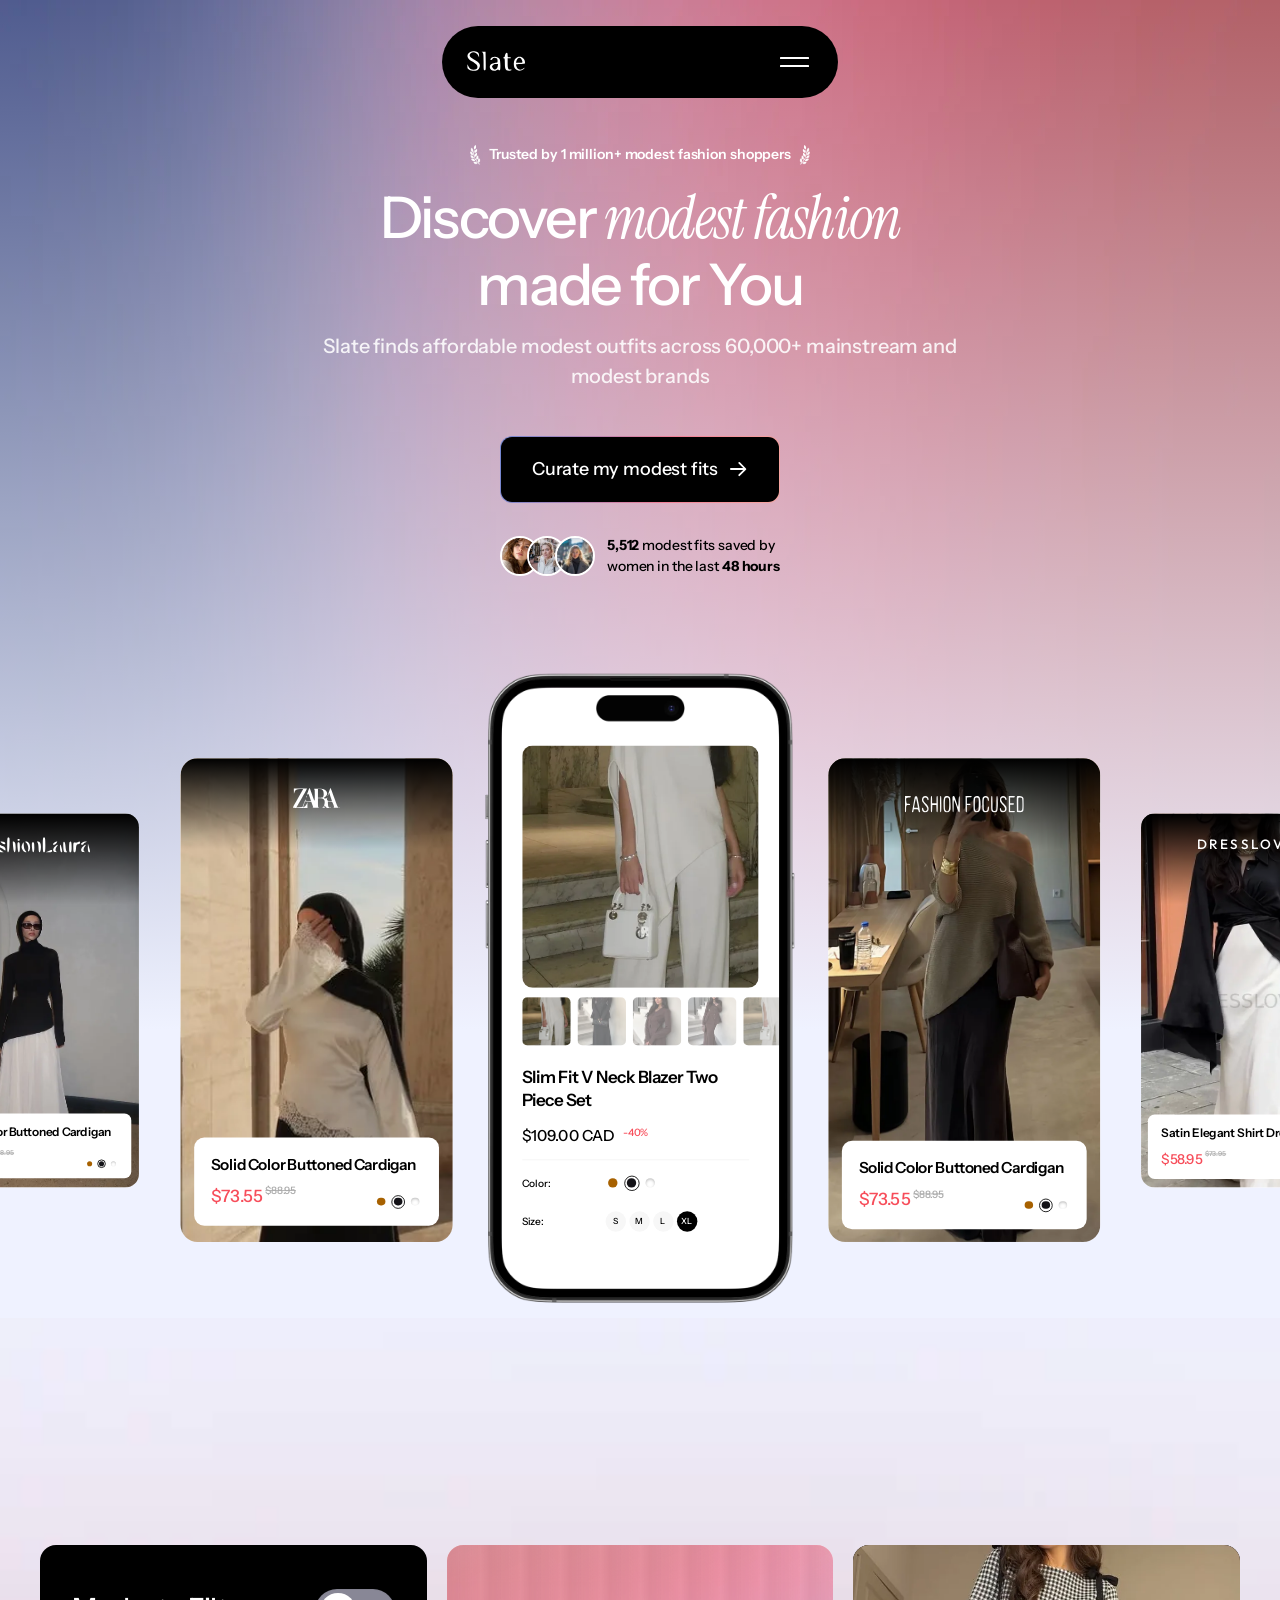
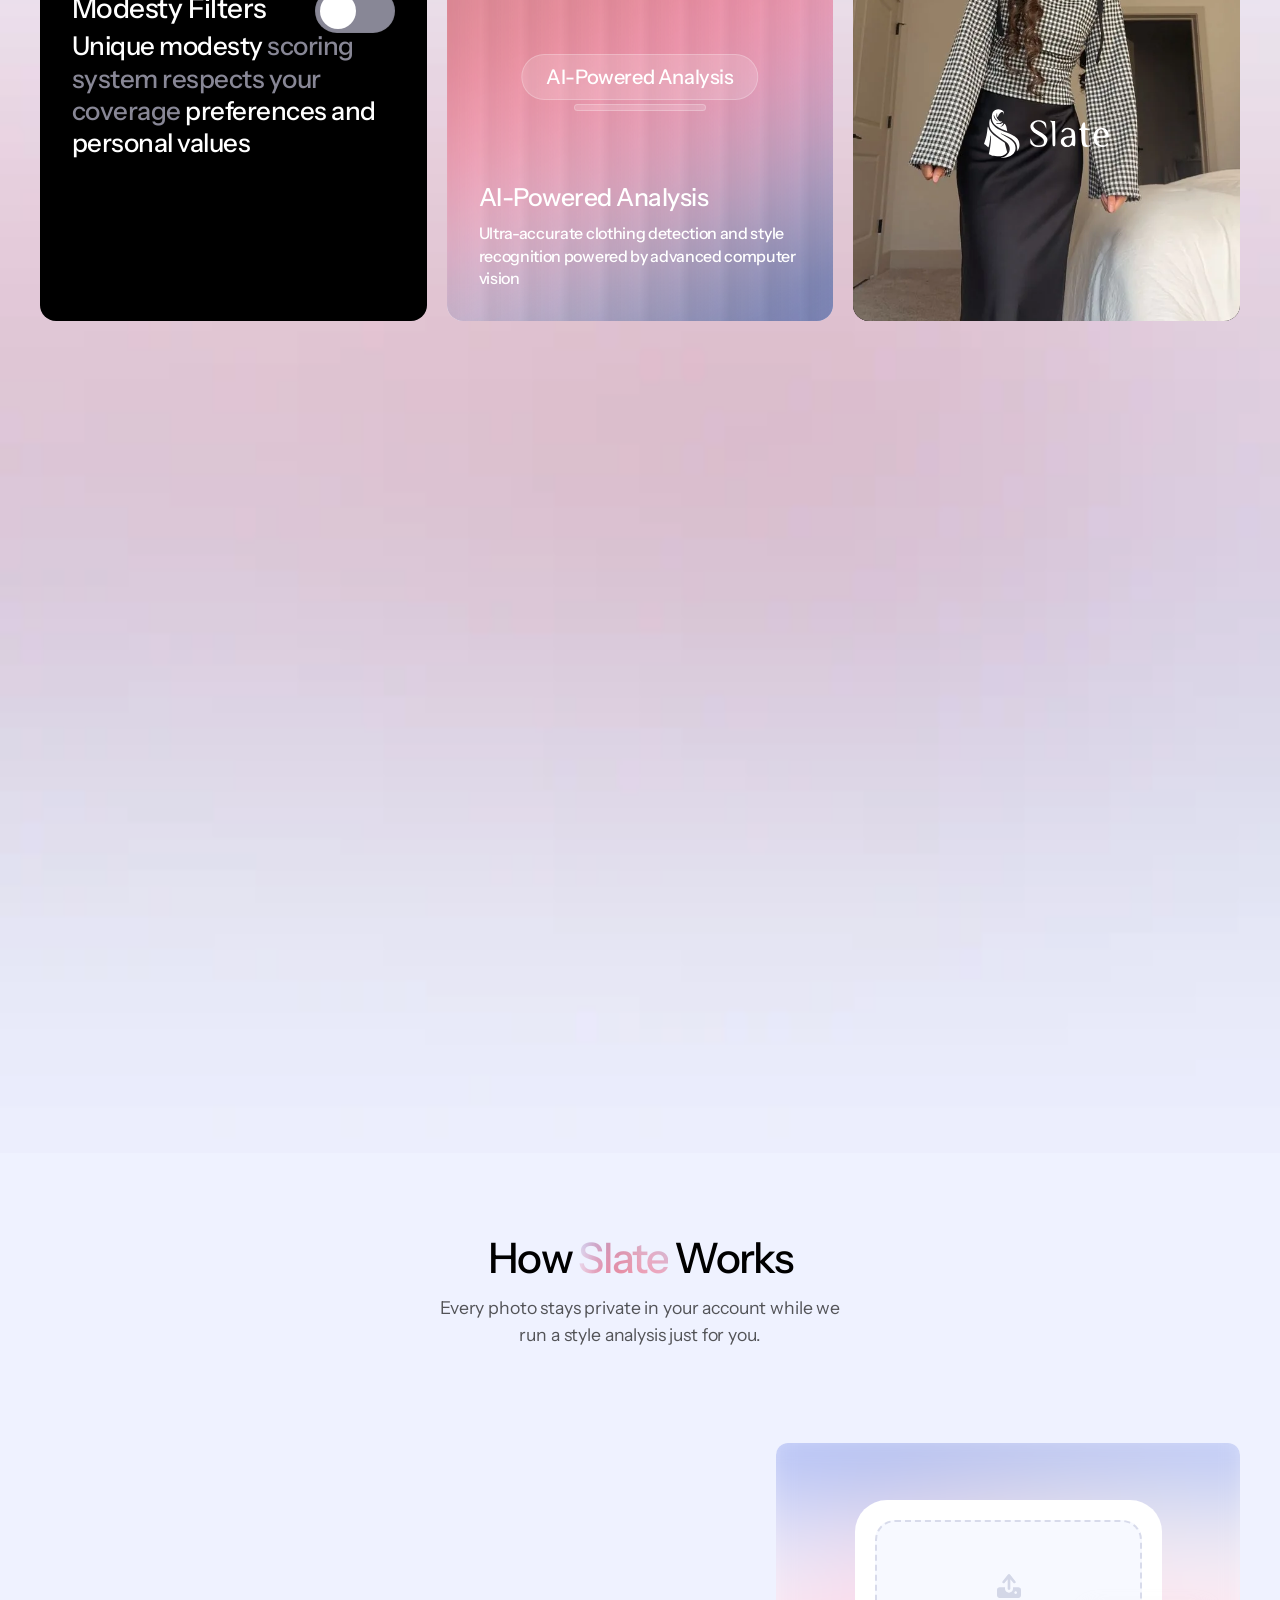
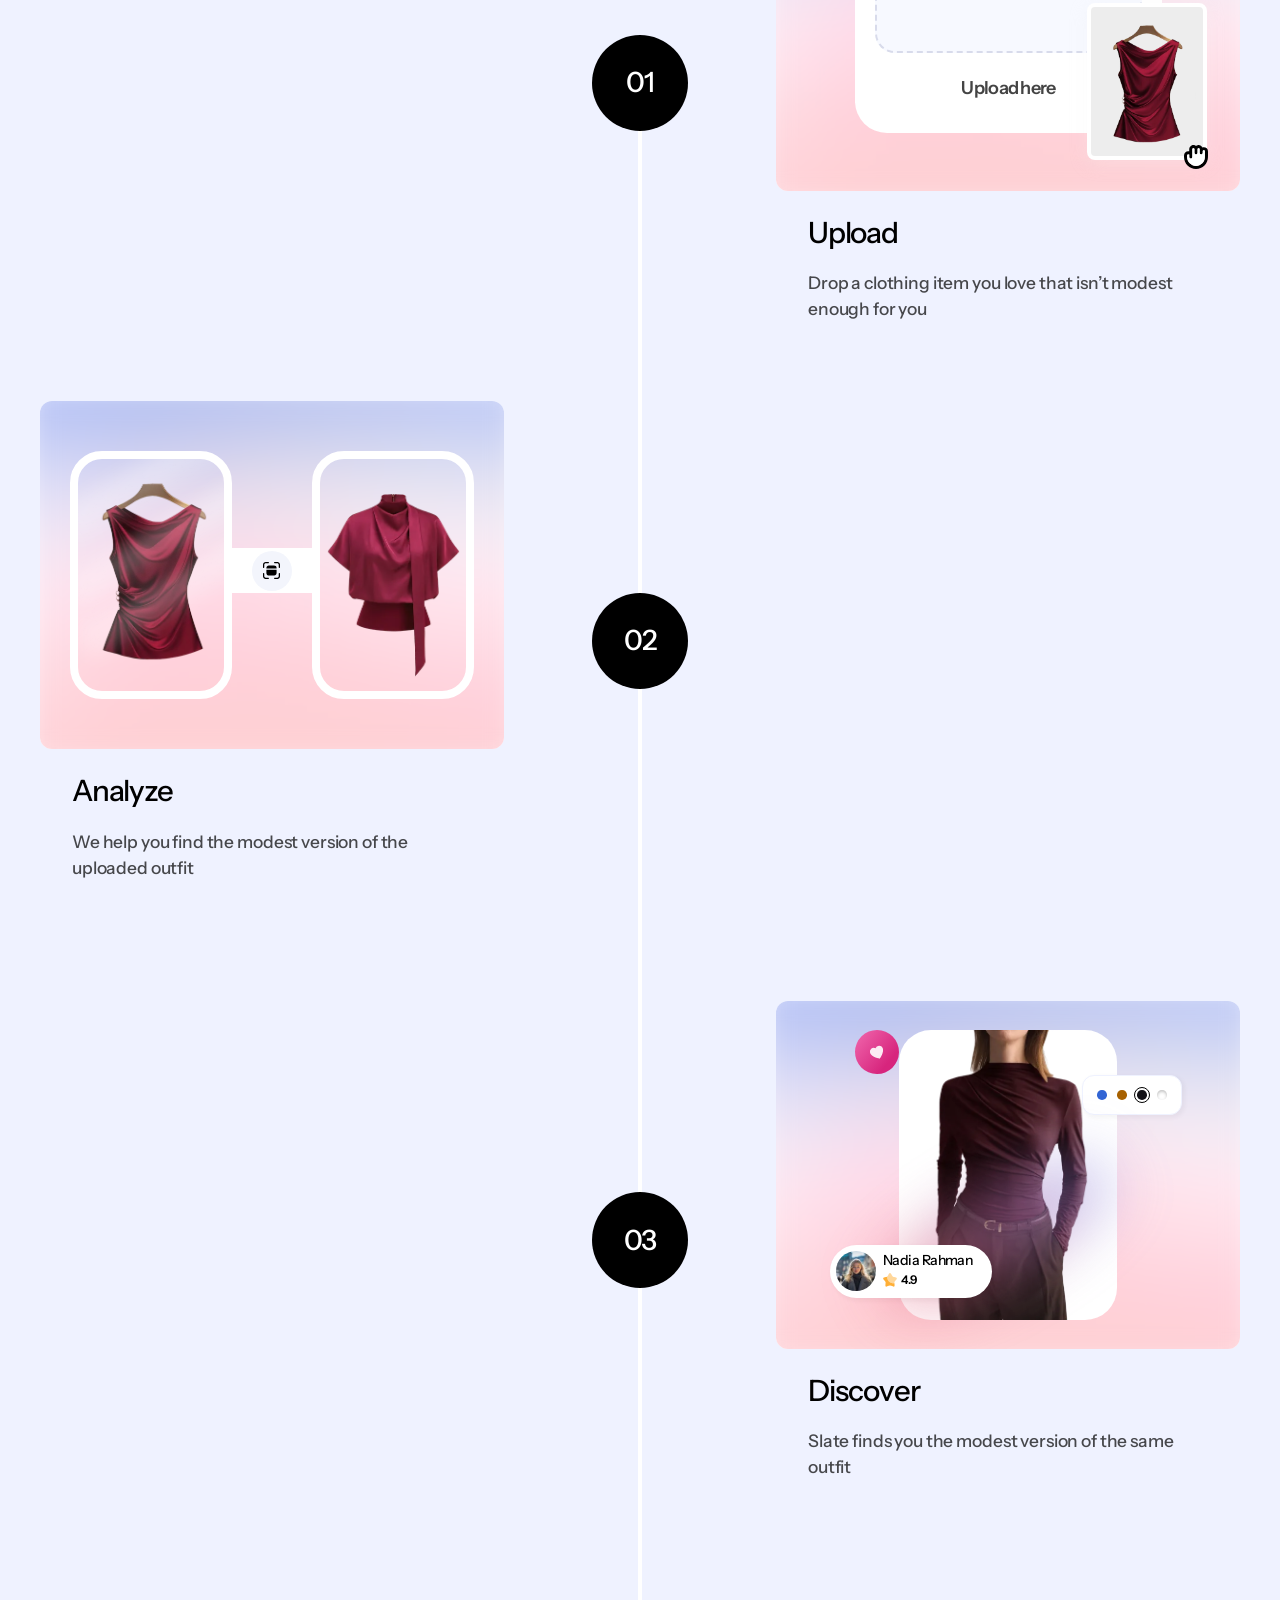
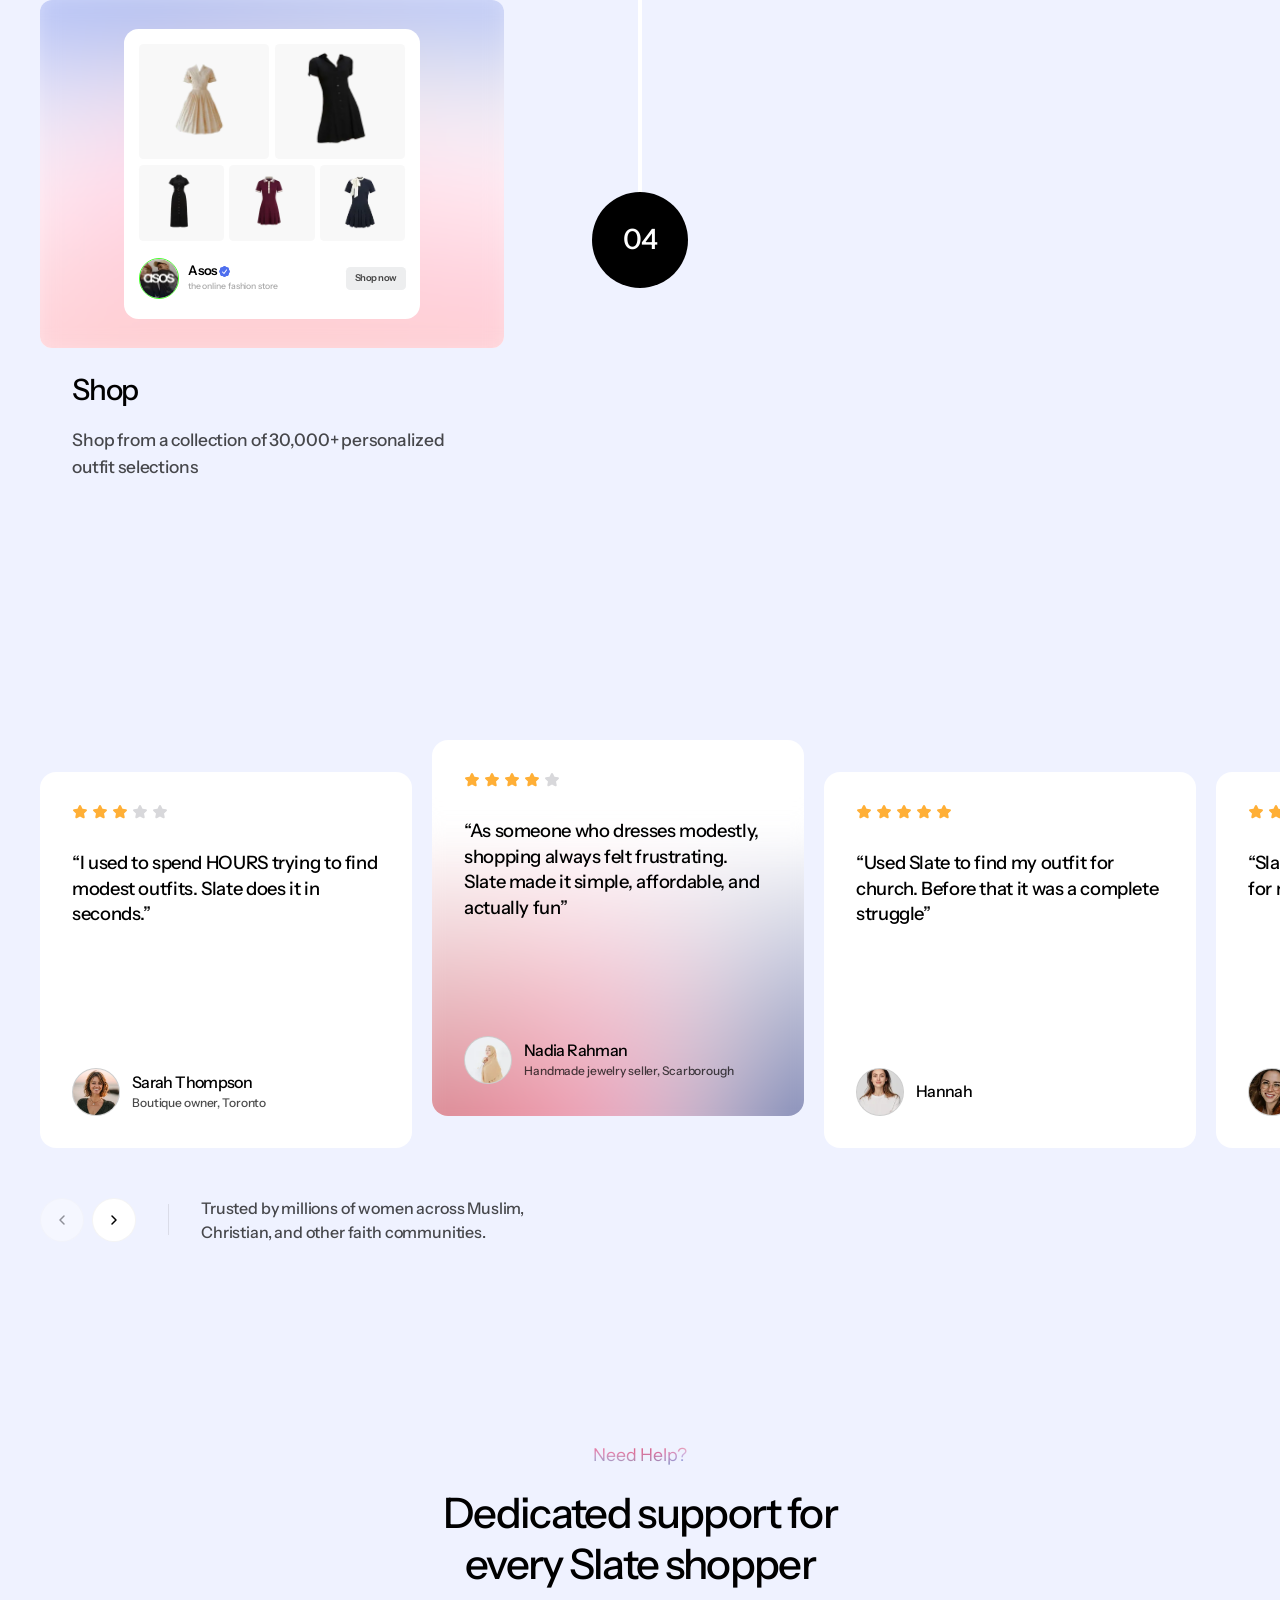
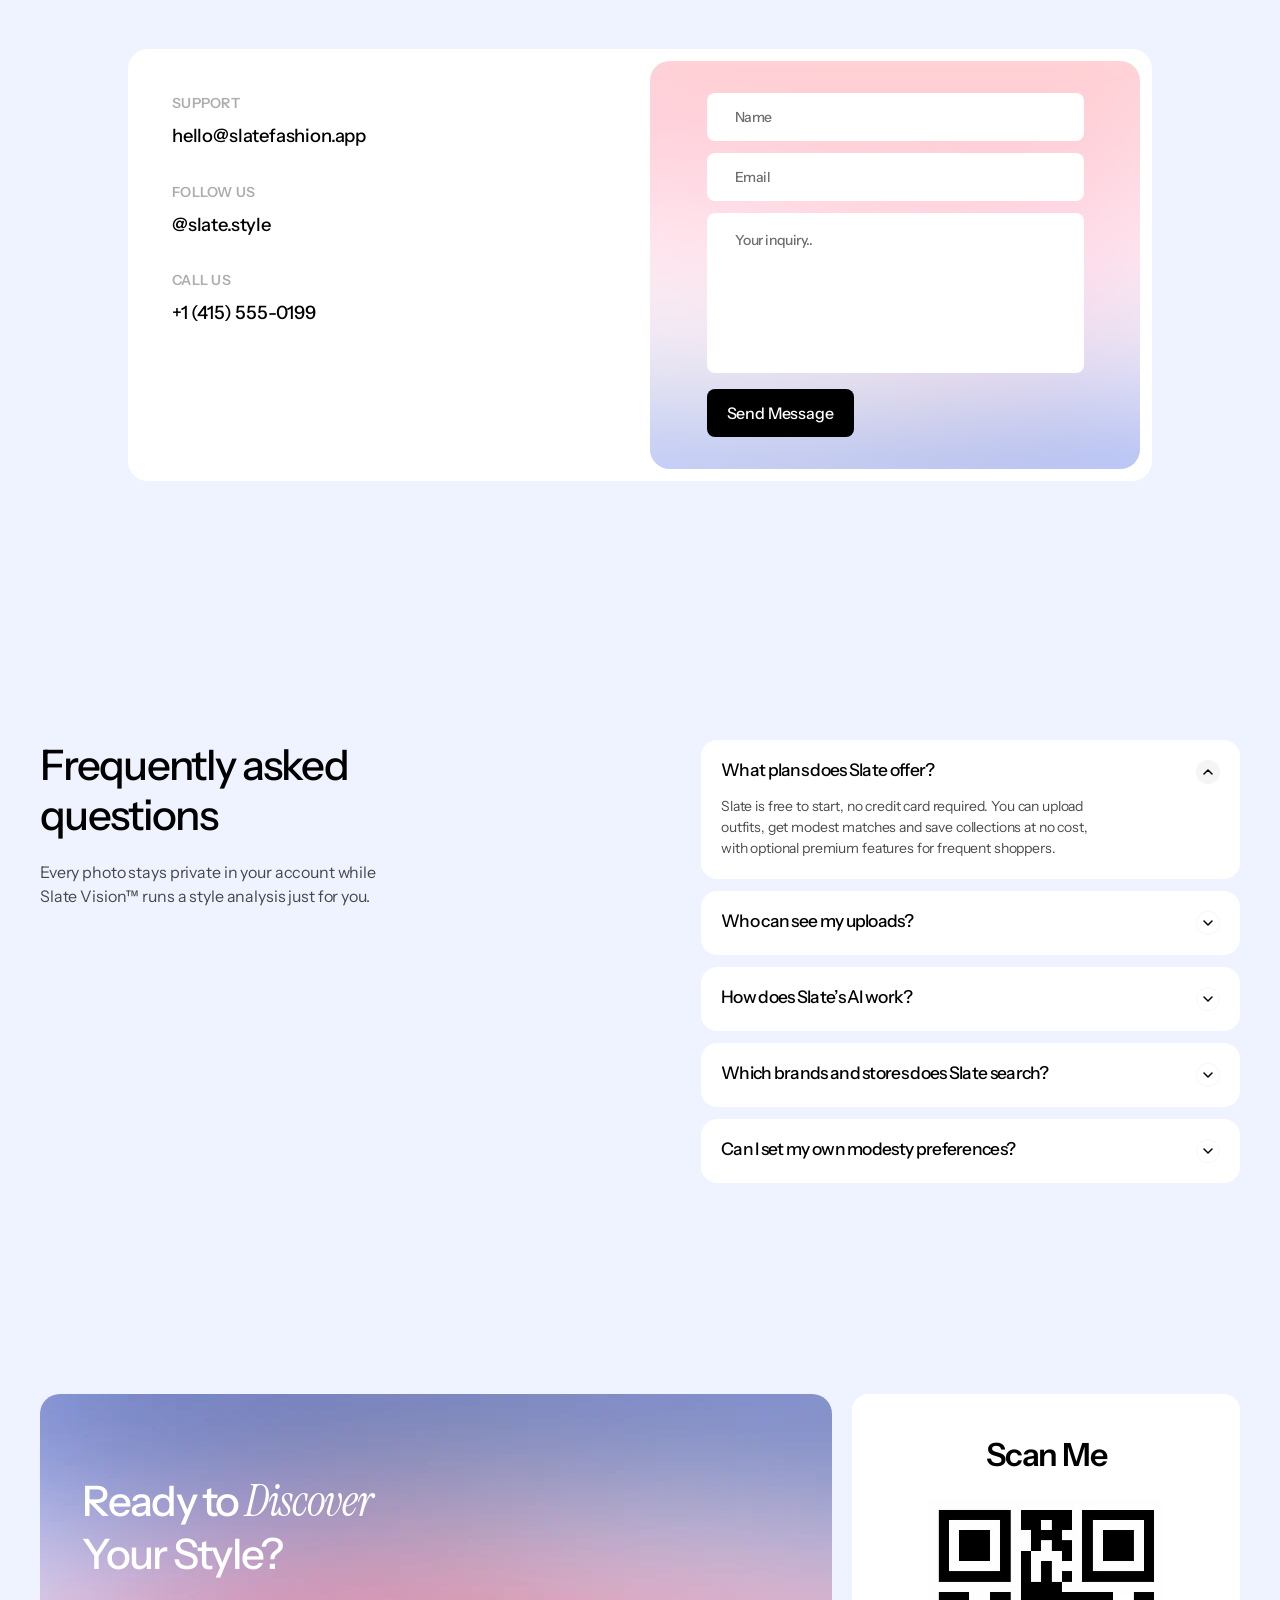
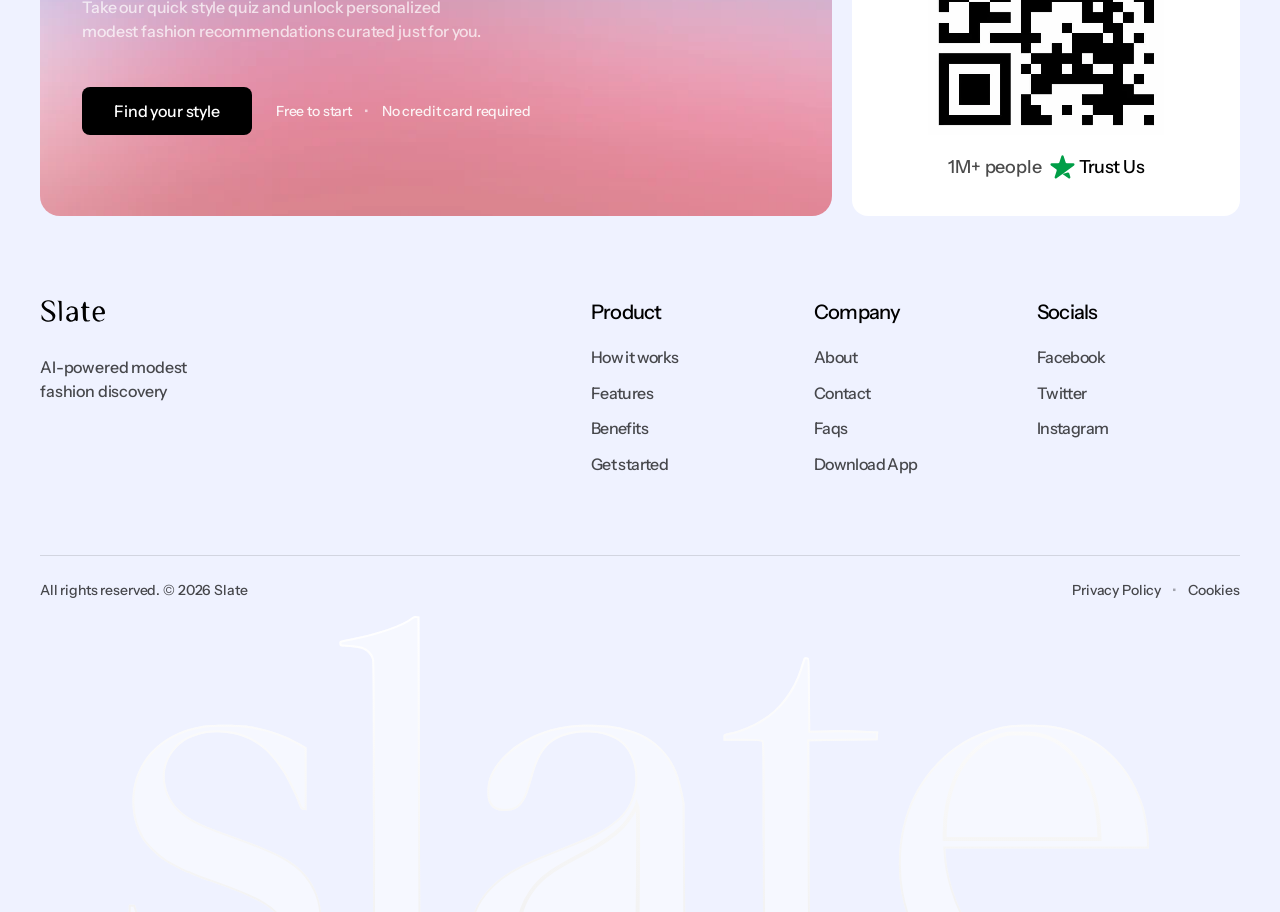
==== index.html @ a6e13667 "Initial files" ====
<!doctype html>
<html lang="en">
<head>
  <meta charset="utf-8">
  <meta name="viewport" content="width=device-width, initial-scale=1">
  <title>Slate — AI-powered modest fashion discovery</title>
  <meta name="description" content="Slate finds affordable modest outfits across 60,000+ mainstream and modest brands.">
  <link rel="preconnect" href="https://fonts.googleapis.com">
  <link rel="preconnect" href="https://fonts.gstatic.com" crossorigin>
  <link href="https://fonts.googleapis.com/css2?family=Instrument+Sans:wght@400;500;600;700&family=Instrument+Serif:ital@0;1&family=Outfit:wght@500&display=swap" rel="stylesheet">
  <link rel="stylesheet" href="css/styles.css">
</head>
<body>

  <!-- Icon sprite -->
  <svg width="0" height="0" style="position:absolute" aria-hidden="true">
    <symbol id="i-star" viewBox="0 0 16 16"><path d="M7.05 1.6a1.05 1.05 0 0 1 1.9 0l1.53 3.27 3.58.43c.88.1 1.24 1.2.59 1.8l-2.64 2.46.69 3.54c.17.87-.76 1.54-1.53 1.11L8 12.46l-3.17 1.75c-.77.43-1.7-.24-1.53-1.1l.69-3.55L1.35 7.1c-.65-.6-.29-1.69.59-1.8l3.58-.43L7.05 1.6Z" fill="currentColor"/></symbol>
    <symbol id="i-chevron" viewBox="0 0 16 16"><path d="M4 6l4 4 4-4" fill="none" stroke="currentColor" stroke-width="1.5" stroke-linecap="round" stroke-linejoin="round"/></symbol>
    <symbol id="i-arrow" viewBox="0 0 20 20"><path d="M10.6 3.3a.9.9 0 0 1 1.3 0l6.1 6.1a.9.9 0 0 1 0 1.3l-6.1 6.1a.9.9 0 1 1-1.3-1.3l4.6-4.6H2.9a.9.9 0 1 1 0-1.8h12.3l-4.6-4.6a.9.9 0 0 1 0-1.3Z" fill="currentColor"/></symbol>
  </svg>

  <!-- ============ NAVBAR ============ -->
  <header class="nav" id="nav">
    <div class="nav__pill">
      <a href="#top" class="nav__logo" aria-label="Slate home"><img src="assets/svg/logo-wordmark-white.svg" alt="Slate" width="59" height="21"></a>
      <button class="nav__toggle" id="navToggle" aria-expanded="false" aria-controls="navMenu" aria-label="Open menu">
        <span></span><span></span>
      </button>
    </div>
    <nav class="nav__menu" id="navMenu" aria-label="Main">
      <a href="#features">Features</a>
      <a href="#how-it-works">How it works</a>
      <a href="#testimonials">Testimonials</a>
      <a href="#support">Support</a>
      <a href="#faq">FAQs</a>
      <a href="#get-started" class="nav__menu-cta">Get started</a>
    </nav>
  </header>

  <main id="top">

    <!-- ============ HERO ============ -->
    <section class="hero">
      <div class="hero__bg" aria-hidden="true"></div>

      <div class="hero__content">
        <div class="hero__text">
          <p class="hero__eyebrow">
            <img src="assets/img/laurel.webp" alt="" width="11" height="20">
            <span>Trusted by 1 million+ modest fashion shoppers</span>
            <img src="assets/img/laurel.webp" alt="" width="11" height="20" class="flip">
          </p>
          <h1 class="hero__title">Discover <em>modest fashion</em><br>made for You</h1>
          <p class="hero__sub">Slate finds affordable modest outfits across 60,000+ mainstream and modest brands</p>
        </div>

        <div class="hero__actions">
          <a href="#get-started" class="btn-hero">
            Curate my modest fits
            <svg width="20" height="20"><use href="#i-arrow"/></svg>
          </a>
          <div class="proof">
            <div class="proof__avatars">
              <img src="assets/img/avatar-hero-1.webp" alt="" width="40" height="40">
              <img src="assets/img/avatar-hero-2.webp" alt="" width="40" height="40">
              <img src="assets/img/avatar-hero-3.webp" alt="" width="40" height="40">
            </div>
            <p><strong>5,512</strong> modest fits saved by<br>women in the last <strong>48 hours</strong></p>
          </div>
        </div>
      </div>

      <!-- Product showcase -->
      <div class="showcase" id="showcase">
        <div class="showcase__stage">

          <article class="pcard pcard--sm" style="--x:0px;--y:183px">
            <img class="pcard__img" src="assets/img/card-fashionlaura.webp" alt="Black turtleneck with a long white skirt" loading="lazy">
            <div class="pcard__shade"></div>
            <img class="pcard__brand" src="assets/svg/brand-fashionlaura.svg" alt="FashionLaura" style="width:132px;top:28px">
            <div class="pcard__info">
              <h3>Solid Color Buttoned Cardigan</h3>
              <div class="pcard__row">
                <p class="price">$73.55 <s>$88.95</s></p>
                <span class="swatches"><i style="--c:#A76100"></i><i class="on" style="--c:#131217"></i><i class="w" style="--c:#fff"></i></span>
              </div>
            </div>
          </article>

          <article class="pcard pcard--lg" style="--x:296px;--y:118px">
            <img class="pcard__img pcard__img--zara" src="assets/img/card-zara.webp" alt="Cream blouse with a long black skirt" loading="lazy">
            <div class="pcard__shade"></div>
            <img class="pcard__brand" src="assets/svg/brand-zara.svg" alt="ZARA" style="width:56px;top:35px">
            <div class="pcard__info">
              <h3>Solid Color Buttoned Cardigan</h3>
              <div class="pcard__row">
                <p class="price">$73.55 <s>$88.95</s></p>
                <span class="swatches"><i style="--c:#A76100"></i><i class="on" style="--c:#131217"></i><i class="w" style="--c:#fff"></i></span>
              </div>
            </div>
          </article>

          <div class="phone" style="--x:642px;--y:0px">
            <div class="phone__screen">
              <img class="phone__main" src="assets/img/phone-product.webp" alt="Ivory two piece blazer set with a white handbag">
              <div class="phone__thumbs">
                <img src="assets/img/phone-product.webp" alt="">
                <img src="assets/img/phone-thumb-2.webp" alt="">
                <img src="assets/img/phone-thumb-3.webp" alt="">
                <img src="assets/img/phone-thumb-4.webp" alt="">
                <img src="assets/img/phone-product.webp" alt="">
              </div>
              <div class="phone__info">
                <h3>Slim Fit V Neck Blazer Two<br>Piece Set</h3>
                <p class="phone__price">$109.00 CAD <span>-40%</span></p>
                <hr>
                <div class="phone__opt">
                  <span>Color:</span>
                  <span class="swatches swatches--lg"><i style="--c:#A76100"></i><i class="on" style="--c:#131217"></i><i class="w" style="--c:#fff"></i></span>
                </div>
                <div class="phone__opt">
                  <span>Size:</span>
                  <span class="sizes"><i>S</i><i>M</i><i>L</i><i class="on">XL</i></span>
                </div>
              </div>
            </div>
            <img class="phone__frame" src="assets/img/phone-frame.webp" alt="" aria-hidden="true">
          </div>

          <article class="pcard pcard--lg" style="--x:1058px;--y:118px">
            <img class="pcard__img" src="assets/img/card-fashion-focused.webp" alt="Olive off-shoulder knit with a long black skirt" loading="lazy">
            <div class="pcard__shade"></div>
            <img class="pcard__brand" src="assets/svg/brand-fashion-focused.svg" alt="Fashion Focused" style="width:140px;top:44px">
            <div class="pcard__info" style="top:450px">
              <h3>Solid Color Buttoned Cardigan</h3>
              <div class="pcard__row">
                <p class="price">$73.55 <s>$88.95</s></p>
                <span class="swatches"><i style="--c:#A76100"></i><i class="on" style="--c:#131217"></i><i class="w" style="--c:#fff"></i></span>
              </div>
            </div>
          </article>

          <article class="pcard pcard--sm" style="--x:1426px;--y:183px">
            <img class="pcard__img" src="assets/img/card-dresslova.webp" alt="Black wrap blouse with white satin skirt" loading="lazy">
            <div class="pcard__shade"></div>
            <span class="pcard__brand pcard__brand--text">DRESSLOVA</span>
            <div class="pcard__info" style="top:354px">
              <h3>Satin Elegant Shirt Dress Set</h3>
              <div class="pcard__row">
                <p class="price">$58.95 <s>$73.95</s></p>
                <span class="swatches"><i class="on" style="--c:#131217"></i><i style="--c:#FFA629"></i><i style="--c:#FF3636"></i></span>
              </div>
            </div>
          </article>

        </div>
      </div>
    </section>

    <!-- ============ BENTO FEATURES ============ -->
    <section class="bento-section" id="features">
      <div class="bento-section__glow" aria-hidden="true"></div>
      <div class="container bento">

        <article class="tile tile--filters reveal">
          <h3>Modesty Filters</h3>
          <p><span>Unique modesty</span> scoring system respects your coverage <span>preferences and personal values</span></p>
          <button class="switch" id="modestySwitch" role="switch" aria-checked="false" aria-label="Toggle modesty filters"><span></span></button>
        </article>

        <article class="tile tile--ai reveal">
          <div class="tile--ai__bg" aria-hidden="true"></div>
          <div class="tile--ai__glass" aria-hidden="true"><i></i><i></i><i></i><i></i><i></i><i></i><i></i><i></i><i></i><i></i><i></i><i></i><i></i><i></i><i></i><i></i></div>
          <div class="tile--ai__chip" aria-hidden="true">AI-Powered Analysis</div>
          <div class="tile--ai__bar" aria-hidden="true"></div>
          <div class="tile__text">
            <h3>AI-Powered Analysis</h3>
            <p>Ultra-accurate clothing detection and style recognition powered by advanced computer vision</p>
          </div>
        </article>

        <article class="tile tile--photo reveal">
          <img class="tile--photo__img" src="assets/img/bento-photo.webp" alt="Woman in a houndstooth top and black satin skirt" loading="lazy">
          <img class="tile--photo__logo" src="assets/svg/logo-hanger.svg" alt="Slate" width="125" height="48">
        </article>

        <article class="tile tile--discovery reveal">
          <div class="tile__text">
            <h3>Instant Discovery</h3>
            <p>Build your dream wardrobe with saved items and curated collections</p>
          </div>
          <div class="tile--discovery__art">
            <img src="assets/img/bento-boxes.webp" alt="" loading="lazy">
          </div>
        </article>

        <article class="tile tile--collections reveal">
          <div class="tile--collections__text">
            <div class="tile__text">
              <h3>Personal Collections</h3>
              <p>Build your dream wardrobe with saved items and curated collections</p>
            </div>
            <a href="#get-started" class="btn">Get Started</a>
          </div>
          <div class="carousel" id="collections" aria-roledescription="carousel" aria-label="Saved collection">
            <div class="carousel__stage">
              <figure class="carousel__item"><img src="assets/img/dress-maroon-polo.webp" alt="Maroon polo knit dress" loading="lazy"></figure>
              <figure class="carousel__item"><img src="assets/img/dress-navy-mini.webp" alt="Navy fitted mini dress" loading="lazy"></figure>
              <figure class="carousel__item"><img src="assets/img/dress-navy-polo.webp" alt="Navy polo collar dress" loading="lazy"></figure>
              <figure class="carousel__item"><img src="assets/img/dress-cream.webp" alt="Cream fitted mini dress" loading="lazy"></figure>
              <figure class="carousel__item"><img src="assets/img/dress-navy-bow.webp" alt="Navy pleated dress with a bow collar" loading="lazy"></figure>
            </div>
            <div class="carousel__dots" role="tablist">
              <button role="tab" aria-label="Item 1"></button>
              <button role="tab" aria-label="Item 2"></button>
              <button role="tab" aria-label="Item 3"></button>
              <button role="tab" aria-label="Item 4"></button>
              <button role="tab" aria-label="Item 5"></button>
            </div>
          </div>
        </article>

      </div>
    </section>

    <!-- ============ HOW IT WORKS ============ -->
    <section class="how" id="how-it-works">
      <header class="section-head reveal">
        <h2>How <span class="text-fill-pink">Slate</span> Works</h2>
        <p>Every photo stays private in your account while we run a style analysis just for you.</p>
      </header>

      <div class="container steps" id="steps">
        <div class="steps__line" aria-hidden="true"><div class="steps__progress" id="stepsProgress"></div></div>

        <!-- 01 -->
        <div class="step step--right">
          <div class="step__num">01</div>
          <div class="step__body reveal">
            <div class="step__card" data-fit="464"><div class="step__art">
              <div class="step__card-bg" aria-hidden="true"></div>
              <div class="s1-box">
                <div class="s1-drop"><img src="assets/svg/icon-upload.svg" alt="" width="24" height="24"></div>
                <span>Upload here</span>
              </div>
              <img class="s1-thumb" src="assets/img/top-draped.webp" alt="Burgundy draped sleeveless top" loading="lazy">
              <img class="s1-hand" src="assets/svg/icon-hand.svg" alt="" width="24" height="24">
            </div></div>
            <h3>Upload</h3>
            <p>Drop a clothing item you love that isn’t modest enough for you</p>
          </div>
        </div>

        <!-- 02 -->
        <div class="step step--left">
          <div class="step__num">02</div>
          <div class="step__body reveal">
            <div class="step__card" data-fit="464"><div class="step__art">
              <div class="step__card-bg" aria-hidden="true"></div>
              <div class="s2-frame s2-frame--a">
                <img src="assets/img/top-draped.webp" alt="Original sleeveless draped top" loading="lazy">
                <i class="s2-shine" style="left:-28px;top:0"></i><i class="s2-shine" style="left:-19px;top:67px"></i><i class="s2-shine" style="left:-8px;top:117px"></i>
              </div>
              <div class="s2-link" aria-hidden="true"><span><img src="assets/svg/icon-convert.svg" alt="" width="17" height="17"></span></div>
              <div class="s2-frame s2-frame--b"><img src="assets/img/top-wrap.webp" alt="Modest wrap blouse with sleeves" loading="lazy"></div>
            </div></div>
            <h3>Analyze</h3>
            <p>We help you find the modest version of the uploaded outfit</p>
          </div>
        </div>

        <!-- 03 -->
        <div class="step step--right">
          <div class="step__num">03</div>
          <div class="step__body reveal">
            <div class="step__card" data-fit="464"><div class="step__art">
              <div class="step__card-bg" aria-hidden="true"></div>
              <i class="s3-glow" aria-hidden="true"></i>
              <img class="s3-model" src="assets/img/model-maroon.webp" alt="Woman in a fitted burgundy long-sleeve top" loading="lazy">
              <span class="s3-heart" aria-hidden="true"><svg viewBox="0 0 20 20" width="20" height="20"><path d="M10 17.2s-6.8-4-6.8-8.8A3.9 3.9 0 0 1 10 6a3.9 3.9 0 0 1 6.8 2.4c0 4.8-6.8 8.8-6.8 8.8Z" fill="#fff" fill-opacity=".9"/></svg></span>
              <div class="s3-colors" aria-hidden="true"><span class="swatches"><i style="--c:#3265D4"></i><i style="--c:#A76100"></i><i class="on" style="--c:#131217"></i><i class="w" style="--c:#fff"></i></span></div>
              <div class="s3-creator">
                <img src="assets/img/avatar-hero-3.webp" alt="" width="44" height="44">
                <div><strong>Nadia Rahman</strong><span><img src="assets/svg/rating-star.svg" alt="" width="14" height="14"> 4.9</span></div>
              </div>
            </div></div>
            <h3>Discover</h3>
            <p>Slate finds you the modest version of the same outfit</p>
          </div>
        </div>

        <!-- 04 -->
        <div class="step step--left">
          <div class="step__num">04</div>
          <div class="step__body reveal">
            <div class="step__card" data-fit="464"><div class="step__art">
              <div class="step__card-bg" aria-hidden="true"></div>
              <div class="s4-shop">
                <div class="s4-grid s4-grid--2">
                  <span><img src="assets/img/shop-1.webp" alt="Cream pleated dress" loading="lazy" style="width:63.7px;left:29.75px"></span>
                  <span><img src="assets/img/shop-2.webp" alt="Black wrap dress" loading="lazy" style="width:108.8px;left:7.26px"></span>
                </div>
                <div class="s4-grid s4-grid--3">
                  <span><img src="assets/img/shop-3.webp" alt="Black button-down midi dress" loading="lazy" style="width:44.1px;left:18.14px;top:6.53px"></span>
                  <span><img src="assets/img/shop-4.webp" alt="Maroon polo dress" loading="lazy" style="width:53.3px;left:13.06px"></span>
                  <span><img src="assets/img/shop-5.webp" alt="Navy dress with bow collar" loading="lazy" style="width:53.9px;left:13.06px;top:2.18px"></span>
                </div>
                <div class="s4-store">
                  <img class="s4-store__logo" src="assets/img/asos.webp" alt="" width="41" height="41">
                  <div>
                    <strong>Asos <img src="assets/svg/icon-verified.svg" alt="Verified" width="11" height="11"></strong>
                    <span>The online fashion store</span>
                  </div>
                  <a href="#get-started" class="s4-store__btn">Shop now</a>
                </div>
              </div>
            </div></div>
            <h3>Shop</h3>
            <p>Shop from a collection of 30,000+ personalized outfit selections</p>
          </div>
        </div>
      </div>
    </section>

    <!-- ============ TESTIMONIALS ============ -->
    <section class="reviews" id="testimonials">
      <div class="reviews__track" id="reviewsTrack" tabindex="0" aria-label="Customer reviews">
        <article class="review">
          <div class="stars" aria-label="3 out of 5 stars"><svg class="on"><use href="#i-star"/></svg><svg class="on"><use href="#i-star"/></svg><svg class="on"><use href="#i-star"/></svg><svg><use href="#i-star"/></svg><svg><use href="#i-star"/></svg></div>
          <blockquote>“I used to spend HOURS trying to find modest outfits. Slate does it in seconds.”</blockquote>
          <footer class="review__author"><img src="assets/img/avatar-sarah.webp" alt="" width="48" height="48"><div><strong>Sarah Thompson</strong><span>Boutique owner, Toronto</span></div></footer>
        </article>
        <article class="review review--featured">
          <div class="review__glow" aria-hidden="true"></div>
          <div class="stars" aria-label="4 out of 5 stars"><svg class="on"><use href="#i-star"/></svg><svg class="on"><use href="#i-star"/></svg><svg class="on"><use href="#i-star"/></svg><svg class="on"><use href="#i-star"/></svg><svg><use href="#i-star"/></svg></div>
          <blockquote>“As someone who dresses modestly, shopping always felt frustrating. Slate made it simple, affordable, and actually fun”</blockquote>
          <footer class="review__author"><img src="assets/img/avatar-nadia.webp" alt="" width="48" height="48"><div><strong>Nadia Rahman</strong><span>Handmade jewelry seller, Scarborough</span></div></footer>
        </article>
        <article class="review">
          <div class="stars" aria-label="5 out of 5 stars"><svg class="on"><use href="#i-star"/></svg><svg class="on"><use href="#i-star"/></svg><svg class="on"><use href="#i-star"/></svg><svg class="on"><use href="#i-star"/></svg><svg class="on"><use href="#i-star"/></svg></div>
          <blockquote>“Used Slate to find my outfit for church. Before that it was a complete struggle”</blockquote>
          <footer class="review__author"><img src="assets/img/avatar-hannah.webp" alt="" width="48" height="48"><div><strong>Hannah</strong></div></footer>
        </article>
        <article class="review">
          <div class="stars" aria-label="4 out of 5 stars"><svg class="on"><use href="#i-star"/></svg><svg class="on"><use href="#i-star"/></svg><svg class="on"><use href="#i-star"/></svg><svg class="on"><use href="#i-star"/></svg><svg><use href="#i-star"/></svg></div>
          <blockquote>“Slate made mainstream brands work for my modest style”</blockquote>
          <footer class="review__author"><img src="assets/img/avatar-nada.webp" alt="" width="48" height="48"><div><strong>Nada Aly</strong></div></footer>
        </article>
        <article class="review">
          <div class="stars" aria-label="5 out of 5 stars"><svg class="on"><use href="#i-star"/></svg><svg class="on"><use href="#i-star"/></svg><svg class="on"><use href="#i-star"/></svg><svg class="on"><use href="#i-star"/></svg><svg class="on"><use href="#i-star"/></svg></div>
          <blockquote>“Love that Slate works for women across different faiths and styles.”</blockquote>
          <footer class="review__author"><img src="assets/img/avatar-jasleen.webp" alt="" width="48" height="48"><div><strong>Jasleen Gill</strong><span>Business owner, Brampton</span></div></footer>
        </article>
      </div>

      <div class="container reviews__controls">
        <div class="reviews__btns">
          <button class="circle-btn" id="reviewsPrev" aria-label="Previous reviews"><svg width="16" height="16" style="transform:rotate(90deg)"><use href="#i-chevron"/></svg></button>
          <button class="circle-btn" id="reviewsNext" aria-label="Next reviews"><svg width="16" height="16" style="transform:rotate(-90deg)"><use href="#i-chevron"/></svg></button>
        </div>
        <span class="reviews__divider" aria-hidden="true"></span>
        <p>Trusted by millions of women across Muslim, Christian, and other faith communities.</p>
      </div>
    </section>

    <!-- ============ SUPPORT ============ -->
    <section class="support" id="support">
      <header class="section-head reveal">
        <p class="eyebrow-help"><span class="text-fill-help">Need Help?</span></p>
        <h2>Dedicated support for<br>every Slate shopper</h2>
      </header>

      <div class="support__card reveal">
        <dl class="support__info">
          <div><dt>Support</dt><dd><a href="mailto:hello@slatefashion.app">hello@slatefashion.app</a></dd></div>
          <div><dt>Follow us</dt><dd><a href="#">@slate.style</a></dd></div>
          <div><dt>Call us</dt><dd><a href="tel:+14155550199">+1 (415) 555-0199</a></dd></div>
        </dl>

        <div class="support__form-wrap">
          <div class="support__form-bg" aria-hidden="true"></div>
          <form class="support__form" id="contactForm" novalidate>
            <label class="sr-only" for="cf-name">Name</label>
            <input id="cf-name" name="name" type="text" placeholder="Name" autocomplete="name" required>
            <label class="sr-only" for="cf-email">Email</label>
            <input id="cf-email" name="email" type="email" placeholder="Email" autocomplete="email" required>
            <label class="sr-only" for="cf-msg">Your inquiry</label>
            <textarea id="cf-msg" name="message" placeholder="Your inquiry.." required></textarea>
            <div class="support__form-foot">
              <button type="submit" class="btn">Send Message</button>
              <p class="support__status" id="formStatus" role="status" aria-live="polite"></p>
            </div>
          </form>
        </div>
      </div>
    </section>

    <!-- ============ FAQ ============ -->
    <section class="faq" id="faq">
      <div class="container faq__inner">
        <header class="faq__head reveal">
          <h2>Frequently asked<br>questions</h2>
          <p>Every photo stays private in your account while Slate Vision™ runs a style analysis just for you.</p>
        </header>

        <div class="faq__list" id="faqList">
          <div class="faq__item is-open">
            <button class="faq__q" aria-expanded="true" aria-controls="faq-a1" id="faq-q1">
              <span>What plans does Slate offer?</span>
              <i class="faq__icon"><svg width="16" height="16"><use href="#i-chevron"/></svg></i>
            </button>
            <div class="faq__a" id="faq-a1" role="region" aria-labelledby="faq-q1"><div><p>Slate is free to start, no credit card required. You can upload outfits, get modest matches and save collections at no cost, with optional premium features for frequent shoppers.</p></div></div>
          </div>
          <div class="faq__item">
            <button class="faq__q" aria-expanded="false" aria-controls="faq-a2" id="faq-q2">
              <span>Who can see my uploads?</span>
              <i class="faq__icon"><svg width="16" height="16"><use href="#i-chevron"/></svg></i>
            </button>
            <div class="faq__a" id="faq-a2" role="region" aria-labelledby="faq-q2"><div><p>Only you. Every photo stays private in your account while Slate Vision™ runs a style analysis just for you.</p></div></div>
          </div>
          <div class="faq__item">
            <button class="faq__q" aria-expanded="false" aria-controls="faq-a3" id="faq-q3">
              <span>How does Slate’s AI work?</span>
              <i class="faq__icon"><svg width="16" height="16"><use href="#i-chevron"/></svg></i>
            </button>
            <div class="faq__a" id="faq-a3" role="region" aria-labelledby="faq-q3"><div><p>Slate Vision™ detects the garment’s cut, colour and fabric, then scores coverage against your modesty preferences to find the closest modest match across 60,000+ brands.</p></div></div>
          </div>
          <div class="faq__item">
            <button class="faq__q" aria-expanded="false" aria-controls="faq-a4" id="faq-q4">
              <span>Which brands and stores does Slate search?</span>
              <i class="faq__icon"><svg width="16" height="16"><use href="#i-chevron"/></svg></i>
            </button>
            <div class="faq__a" id="faq-a4" role="region" aria-labelledby="faq-q4"><div><p>Both mainstream and modest fashion brands, from high-street names to independent boutiques, so you can shop the looks you love at prices that work for you.</p></div></div>
          </div>
          <div class="faq__item">
            <button class="faq__q" aria-expanded="false" aria-controls="faq-a5" id="faq-q5">
              <span>Can I set my own modesty preferences?</span>
              <i class="faq__icon"><svg width="16" height="16"><use href="#i-chevron"/></svg></i>
            </button>
            <div class="faq__a" id="faq-a5" role="region" aria-labelledby="faq-q5"><div><p>Yes. Modesty Filters let you choose sleeve length, neckline, hemline, fit and sheerness, and every recommendation is scored against your coverage preferences and personal values.</p></div></div>
          </div>
        </div>
      </div>
    </section>

  </main>

  <!-- ============ FOOTER ============ -->
  <footer class="footer" id="get-started">
    <div class="container footer__cta">
      <div class="cta reveal">
        <h2>Ready to <em>Discover</em><br>Your Style?</h2>
        <p>Take our quick style quiz and unlock personalized modest fashion recommendations curated just for you.</p>
        <div class="cta__actions">
          <a href="#" class="btn">Find your style</a>
          <span class="cta__note">Free to start <i>•</i> No credit card required</span>
        </div>
      </div>
      <div class="scan reveal">
        <h3>Scan Me</h3>
        <img src="assets/img/qr-code.webp" alt="QR code to download the Slate app" width="236" height="236" loading="lazy">
        <p><span>1M+ people</span> <img src="assets/svg/icon-trust-star.svg" alt="" width="25" height="24"> <strong>Trust Us</strong></p>
      </div>
    </div>

    <div class="container footer__main">
      <div class="footer__brand">
        <img src="assets/svg/logo-wordmark.svg" alt="Slate" width="65" height="23">
        <p>AI-powered modest<br>fashion discovery</p>
      </div>
      <nav class="footer__cols" aria-label="Footer">
        <div>
          <h4>Product</h4>
          <a href="#how-it-works">How it works</a>
          <a href="#features">Features</a>
          <a href="#testimonials">Benefits</a>
          <a href="#get-started">Get started</a>
        </div>
        <div>
          <h4>Company</h4>
          <a href="#">About</a>
          <a href="#support">Contact</a>
          <a href="#faq">Faqs</a>
          <a href="#get-started">Download App</a>
        </div>
        <div>
          <h4>Socials</h4>
          <a href="#">Facebook</a>
          <a href="#">Twitter</a>
          <a href="#">Instagram</a>
        </div>
      </nav>
    </div>

    <div class="container footer__bottom">
      <p>All rights reserved. © 2026 Slate</p>
      <p><a href="#">Privacy Policy</a> <i>•</i> <a href="#">Cookies</a></p>
    </div>

    <div class="footer__mark" aria-hidden="true"><img src="assets/svg/watermark.svg" alt=""></div>
  </footer>

  <script src="js/main.js"></script>
</body>
</html>
---- css/styles.css ----
/* =========================================================
   Slate — landing page
   Design canvas: 1920px, content container: 1320px
   ========================================================= */

:root {
  --bg: #EFF2FF;
  --ink: #000;
  --white: #fff;
  --red: #F74D5A;
  --star: #FFAF36;
  --star-off: #D8D8DB;
  --tile: #F6F5F5;
  --container: 1320px;
  --gutter: 20px;
  --sans: 'Instrument Sans', system-ui, -apple-system, 'Segoe UI', Roboto, sans-serif;
  --serif: 'Instrument Serif', Georgia, 'Times New Roman', serif;
  --ease: cubic-bezier(.22, .7, .2, 1);
}
@media (min-width: 768px) { :root { --gutter: 40px; } }

*, *::before, *::after { box-sizing: border-box; }
html { scroll-behavior: smooth; -webkit-text-size-adjust: 100%; }
body {
  margin: 0;
  font-family: var(--sans);
  font-weight: 500;
  color: var(--ink);
  background: var(--bg);
  -webkit-font-smoothing: antialiased;
  -moz-osx-font-smoothing: grayscale;
  overflow-x: hidden;
}
img { display: block; max-width: none; }
a { color: inherit; text-decoration: none; }
button { font: inherit; color: inherit; cursor: pointer; border: 0; background: none; padding: 0; }
h1, h2, h3, h4, p, figure, blockquote, dl, dd { margin: 0; }
em { font-style: normal; }
.sr-only { position: absolute; width: 1px; height: 1px; overflow: hidden; clip: rect(0 0 0 0); white-space: nowrap; }
:focus-visible { outline: 2px solid #7A93F8; outline-offset: 3px; }

.container { width: min(var(--container), 100% - var(--gutter) * 2); margin-inline: auto; }

/* Shared type */
.section-head { text-align: center; display: flex; flex-direction: column; align-items: center; gap: 12px; padding-inline: var(--gutter); }
.section-head h2,
.faq__head h2,
.cta h2 {
  font-size: clamp(32px, 2.5vw + 10px, 44px);
  line-height: 1.2;
  font-weight: 500;
  letter-spacing: -0.04em;
}
.section-head p { max-width: 419px; font-size: clamp(16px, .6vw + 10px, 18px); line-height: 1.5; font-weight: 400; letter-spacing: -0.008em; color: #111; opacity: .7; }

.text-fill-pink,
.text-fill-help {
  background: url(../assets/img/text-fill-pink.webp) center / 100% 100%;
  -webkit-background-clip: text; background-clip: text;
  -webkit-text-fill-color: transparent; color: transparent;
}
.text-fill-help { background-image: url(../assets/img/text-fill-help.webp); }

/* Buttons */
.btn {
  display: inline-flex; align-items: center; justify-content: center; gap: 10px;
  height: 48px; padding: 12px 20px;
  background: #000; color: #fff; border-radius: 8px;
  font-size: 16px; line-height: 1.5; letter-spacing: -0.01em; white-space: nowrap;
  transition: transform .25s var(--ease), opacity .25s;
}
.btn:hover, .btn-hero:hover { transform: translateY(-2px); opacity: .9; }
.btn:active, .btn-hero:active { transform: translateY(0); }

/* Swatches (used in product cards, phone, step 3) */
.swatches { display: inline-flex; align-items: center; gap: 4px; }
.swatches i {
  --s: 16px; --d: 9.6px; --b: 1.6px;
  width: var(--s); height: var(--s); border-radius: 50%;
  display: grid; place-items: center;
}
.swatches i::before { content: ""; width: var(--d); height: var(--d); border-radius: 50%; background: var(--c); }
.swatches i.on { border: var(--b) solid #000; }
.swatches i.w::before { box-shadow: inset 0 1.6px 3.2px rgba(0,0,0,.25); }
.swatches--lg i { --s: 18px; --d: 10.8px; --b: 1.8px; }

/* Reveal on scroll (only when JS is running) */
.js .reveal { opacity: 0; transform: translateY(28px); transition: opacity .8s var(--ease), transform .8s var(--ease); }
.js .reveal.is-in { opacity: 1; transform: none; }
@media (prefers-reduced-motion: reduce) {
  html { scroll-behavior: auto; }
  .js .reveal { opacity: 1; transform: none; transition: none; }
  *, *::before, *::after { transition-duration: .01ms !important; animation-duration: .01ms !important; }
}

/* =========================================================
   NAVBAR
   ========================================================= */
.nav {
  position: fixed; z-index: 50; top: clamp(16px, 2vw, 32px); left: 50%;
  width: min(396px, 100% - 32px); transform: translateX(-50%);
}
.nav__pill {
  display: flex; align-items: center; justify-content: space-between;
  height: 72px; padding: 20px 16px 20px 24px;
  background: #000; border-radius: 999px;
  transition: box-shadow .3s;
}
.nav.is-scrolled .nav__pill { box-shadow: 0 12px 32px rgba(20, 10, 40, .18); }
.nav__logo img { width: 59px; height: auto; }
.nav__toggle { position: relative; width: 52px; height: 32px; }
.nav__toggle span {
  position: absolute; left: 10px; width: 29px; height: 2px; border-radius: .5px; background: #fff;
  transition: transform .3s var(--ease), top .3s var(--ease);
}
.nav__toggle span:nth-child(1) { top: 11px; }
.nav__toggle span:nth-child(2) { top: 19px; }
.nav.is-open .nav__toggle span:nth-child(1) { top: 15px; transform: rotate(45deg); }
.nav.is-open .nav__toggle span:nth-child(2) { top: 15px; transform: rotate(-45deg); }
.nav__menu {
  position: absolute; top: calc(100% + 8px); left: 0; right: 0;
  display: flex; flex-direction: column; padding: 12px;
  background: #000; border-radius: 24px;
  opacity: 0; visibility: hidden; transform: translateY(-8px);
  transition: opacity .25s, transform .25s var(--ease), visibility .25s;
}
.nav.is-open .nav__menu { opacity: 1; visibility: visible; transform: none; }
.nav__menu a { padding: 12px 16px; color: #fff; font-size: 16px; border-radius: 12px; transition: background .2s; }
.nav__menu a:hover { background: rgba(255,255,255,.1); }
.nav__menu .nav__menu-cta { margin-top: 6px; background: #fff; color: #000; text-align: center; }
.nav__menu .nav__menu-cta:hover { background: #e9e9f2; }

/* =========================================================
   HERO
   ========================================================= */
.hero { position: relative; overflow: hidden; padding-top: clamp(140px, 10.4vw, 200px); }
.hero__bg {
  position: absolute; left: 0; right: 0; top: 0; height: 1030px; pointer-events: none;
  background:
    linear-gradient(180deg, rgba(255,255,255,0) 0%, var(--bg) 100%),
    url(../assets/img/hero-gradient.webp) center / 100% 100% no-repeat;
}
.hero__content { position: relative; display: flex; flex-direction: column; align-items: center; gap: 44px; padding-inline: var(--gutter); text-align: center; }
.hero__text { display: flex; flex-direction: column; align-items: center; gap: 16px; }
.hero__eyebrow {
  display: flex; align-items: center; gap: 8px; padding: 4px 12px;
  color: #fff; font-size: clamp(12px, .3vw + 11px, 14px); font-weight: 600; line-height: 1.5; letter-spacing: -0.008em; white-space: nowrap;
}
.hero__eyebrow img { width: 11px; height: 20px; }
.hero__eyebrow .flip { transform: scaleX(-1); }
.hero__title {
  max-width: 696px;
  color: #fff;
  font-size: clamp(42px, 3.4vw + 14px, 72px); line-height: 1.12; font-weight: 500; letter-spacing: -0.04em;
}
.hero__title em { font-family: var(--serif); font-style: italic; font-weight: 400; font-size: 1.02em; letter-spacing: -0.03em; }
.hero__sub {
  max-width: 638px; color: #fff; opacity: .88;
  font-size: clamp(17px, .7vw + 11px, 24px); line-height: 1.5; letter-spacing: -0.008em;
}
.hero__actions { display: flex; flex-direction: column; align-items: center; gap: 32px; }
.btn-hero {
  display: inline-flex; align-items: center; gap: 10px;
  padding: 19px 31px; border-radius: 12px; border: 1px solid transparent;
  background: linear-gradient(#000, #000) padding-box, linear-gradient(100deg, #7287D2, #F17F96 60%, #F6A6A0) border-box;
  color: #fff; font-size: 18px; line-height: 1.5; letter-spacing: -0.01em;
  transition: transform .25s var(--ease), opacity .25s;
}
.btn-hero svg { color: #fff; }
.proof { display: flex; align-items: center; gap: 12px; text-align: left; }
.proof__avatars { display: flex; }
.proof__avatars img { width: 40px; height: 40px; border-radius: 50%; border: 2.5px solid #fff; object-fit: cover; }
.proof__avatars img + img { margin-left: -12.5px; }
.proof p { font-size: 14px; line-height: 1.5; font-weight: 500; letter-spacing: -0.008em; }
.proof strong { font-weight: 700; }

/* Product showcase: a fixed 1673x776 stage scaled to fit (see main.js) */
.showcase { --k: 1; position: relative; height: calc(776px * var(--k)); margin-top: 81px; }
.showcase__stage {
  position: absolute; left: 50%; top: 0; width: 1673px; height: 776px;
  transform: translateX(-50%) scale(var(--k)); transform-origin: 50% 0;
}
.showcase__stage > * { position: absolute; left: var(--x); top: var(--y); }

.pcard { overflow: hidden; background: #fff; isolation: isolate; }
.pcard--lg { width: 320px; height: 569px; border-radius: 20px; }
.pcard--sm { width: 247px; height: 440px; border-radius: 16px; }
.pcard__img { position: absolute; inset: 0; width: 100%; height: 100%; object-fit: cover; }
.pcard--sm .pcard__img { width: 330px; left: -41.5px; }
.pcard__img--zara { width: 570px; height: 570px; left: -125px; }
.pcard__shade { position: absolute; left: 0; right: 0; top: 0; height: 107px; background: linear-gradient(180deg, #000 0%, rgba(0,0,0,0) 100%); }
.pcard__brand { position: absolute; left: 50%; transform: translateX(-50%); height: auto; }
.pcard__brand--text { top: 25px; font-family: 'Outfit', var(--sans); font-weight: 500; font-size: 15.89px; line-height: 1.5; letter-spacing: .18em; color: #fff; }
.pcard__info { position: absolute; display: flex; flex-direction: column; gap: 9px; background: #fff; }
.pcard--lg .pcard__info { left: 16px; top: 446px; width: 288px; padding: 20px; border-radius: 12px; }
.pcard--sm .pcard__info { left: 8px; top: 353px; width: 230px; padding: 12px 16px; border-radius: 8px; }
.pcard__info h3 { font-weight: 600; line-height: 1.37; letter-spacing: -0.03em; white-space: nowrap; }
.pcard--lg h3 { font-size: 18px; }
.pcard--sm h3 { font-size: 14px; }
.pcard__row { display: flex; align-items: flex-end; justify-content: space-between; }
.price { display: flex; align-items: flex-start; gap: 3px; color: var(--red); line-height: 1.5; letter-spacing: -0.01em; }
.price s { color: #AAA; }
.pcard--lg .price { font-size: 20px; }
.pcard--lg .price s { font-size: 12px; }
.pcard--sm .price { font-size: 16px; }
.pcard--sm .price s { font-size: 8px; }
.pcard--sm .swatches i { --s: 10px; --d: 6px; --b: 1px; }
.pcard--sm .swatches i.w::before { box-shadow: inset 0 1px 2px rgba(0,0,0,.25); }
.pcard--lg .pcard__row { margin-bottom: 0; }

.phone { width: 390px; height: 776px; }
.phone__screen { position: absolute; left: 31.5px; top: 35px; width: 327px; height: 713px; border-radius: 32px; background: #fff; overflow: hidden; }
.phone__frame { position: absolute; inset: 0; width: 100%; height: 100%; pointer-events: none; }
.phone__main { position: absolute; left: 24px; top: 68px; width: 278px; height: 285px; border-radius: 12px; object-fit: cover; }
.phone__thumbs { position: absolute; left: 24px; top: 364px; display: flex; gap: 8px; }
.phone__thumbs img { width: 57px; height: 57px; border-radius: 6px; object-fit: cover; opacity: .55; }
.phone__thumbs img:first-child { opacity: 1; }
.phone__info { position: absolute; left: 24px; top: 445px; width: 288px; display: flex; flex-direction: column; gap: 12px; }
.phone__info h3 { font-size: 20px; line-height: 1.37; font-weight: 600; letter-spacing: -0.03em; }
.phone__price { display: flex; align-items: flex-start; gap: 10px; padding: 2px 0; font-size: 18px; line-height: 1.5; letter-spacing: -0.01em; }
.phone__price span { font-size: 12px; color: var(--red); }
.phone__info hr { width: 267px; margin: 0 0 4px; border: 0; border-top: 1px solid rgba(0,0,0,.06); }
.phone__opt { display: flex; align-items: center; gap: 10px; padding: 10px 0; margin-top: -8px; font-size: 12px; line-height: 1.5; letter-spacing: -0.01em; }
.phone__opt > span:first-child { width: 88px; }
.sizes { display: flex; gap: 4px; }
.sizes i { width: 24px; height: 24px; border-radius: 50%; display: grid; place-items: center; background: #F7F7F7; font-style: normal; font-size: 10px; line-height: 1.5; }
.sizes i.on { background: #000; color: #fff; }

/* =========================================================
   BENTO
   ========================================================= */
.bento-section { position: relative; overflow: hidden; padding-block: clamp(110px, 17.8vw, 342px); }
.bento-section__glow {
  position: absolute; inset: 0; pointer-events: none;
  background: url(../assets/img/bento-glow.webp) center / 100% 100% no-repeat;
}
.bento { position: relative; display: grid; grid-template-columns: repeat(6, 1fr); gap: 20px; }
.tile {
  position: relative; overflow: hidden; isolation: isolate;
  grid-column: span 2; min-height: 376px; border-radius: 16px; padding: 32px;
}
.tile h3 { font-size: clamp(24px, 1vw + 12px, 28px); line-height: 1.4; font-weight: 500; letter-spacing: -0.02em; }
.tile__text { display: flex; flex-direction: column; gap: 8px; }
.tile__text p { font-size: 16px; line-height: 1.4; letter-spacing: -0.02em; }

.tile--filters { background: #000; color: #fff; padding: 44px 32px; display: flex; flex-direction: column; gap: 2px; }
.tile--filters h3 { font-size: clamp(24px, 1.4vw + 10px, 32px); line-height: 1.4; letter-spacing: -0.02em; padding-right: 90px; }
.tile--filters p { font-size: clamp(24px, 1.4vw + 8px, 32px); line-height: 1.24; letter-spacing: -0.02em; color: #888796; max-width: 363px; }
.tile--filters p span { color: #fff; }
.switch {
  position: absolute; left: auto; right: 32px; top: 44px;
  width: 80px; height: 44px; padding: 4px; border-radius: 9999px;
  background: #888796; border: 1px solid rgba(0,0,0,.04);
  transition: background .3s;
}
.switch span { display: block; width: 36px; height: 36px; border-radius: 99px; background: #fff; transition: transform .3s var(--ease); margin-top: -1px; }
.switch[aria-checked="true"] { background: linear-gradient(135deg, #7A93F8, #F17F96); }
.switch[aria-checked="true"] span { transform: translateX(34px); }

.tile--ai { background: #fff; color: #fff; display: flex; flex-direction: column; justify-content: flex-end; align-items: center; }
.tile--ai__bg {
  position: absolute; z-index: -2; left: calc(50% + 393.7px); top: calc(50% + 139.6px);
  width: 632px; height: 591px; transform-origin: 0 0; transform: rotate(155.31deg);
  background: url(../assets/img/ai-gradient.webp) center / 100% 100%;
}
.tile--ai__glass { position: absolute; z-index: -1; left: -6.67px; top: 50%; height: 431px; transform: translateY(-50%); display: flex; }
.tile--ai__glass i {
  flex: 0 0 40px; height: 100%;
  background: linear-gradient(270deg, rgba(221,221,221,.0128) 0%, rgba(0,0,0,.0384) 75%, rgba(221,221,221,.0384) 100%);
  -webkit-backdrop-filter: blur(16px); backdrop-filter: blur(16px);
}
.tile--ai__chip {
  position: absolute; left: 50%; top: calc(50% - 79px); transform: translateX(-50%);
  padding: 8px 24px; border-radius: 999px; white-space: nowrap;
  background: rgba(255,255,255,.16); border: 1px solid rgba(255,255,255,.24);
  font-size: 20px; line-height: 1.4; letter-spacing: -0.02em;
}
.tile--ai__bar { position: absolute; left: 50%; top: calc(50% - 29px); width: 132px; height: 7px; transform: translateX(-50%); border-radius: 999px; background: rgba(255,255,255,.16); border: 1px solid rgba(255,255,255,.24); }
.tile--ai .tile__text { width: 100%; }

.tile--photo { display: grid; place-items: center; background: #000; }
.tile--photo__img { position: absolute; z-index: -1; left: 50%; top: -198px; width: max(453px, 106%); aspect-ratio: 453 / 603; height: auto; transform: translateX(-50%); object-fit: cover; }
.tile--photo::before { content: ""; position: absolute; z-index: -1; inset: 0; background: rgba(33,23,31,.44); }
.tile--photo__logo { width: 125px; height: auto; }

.tile--discovery { background: var(--tile); display: flex; flex-direction: column; justify-content: flex-end; gap: 10px; }
.tile--discovery .tile__text p,
.tile--collections .tile__text p { color: rgba(0,0,0,.7); max-width: 382px; }
.tile--discovery__art { position: relative; height: 211px; }
.tile--discovery__art img { position: absolute; left: 50%; top: calc(50% + 18px); width: 371px; height: auto; transform: translate(-50%, -50%); }

.tile--collections { grid-column: span 4; background: var(--tile); container-type: inline-size; }
.tile--collections__text { position: relative; z-index: 1; display: flex; flex-direction: column; align-items: flex-start; gap: 32px; max-width: 382px; }
.carousel { position: absolute; right: 55px; top: 24px; width: 385px; height: 344px; }
.carousel__stage { position: absolute; inset: 0; }
.carousel__item {
  position: absolute; overflow: hidden; background: #fff;
  left: 134px; top: 98px; width: 116px; height: 148px; border: 8px solid #FCFCFC; border-radius: 16px;
  opacity: 0; transform: scale(.7);
  transition: left .6s var(--ease), top .6s var(--ease), width .6s var(--ease), height .6s var(--ease),
              border-width .6s var(--ease), border-radius .6s var(--ease), opacity .6s var(--ease), transform .6s var(--ease), box-shadow .6s;
}
.carousel__item img { width: 100%; height: 100%; object-fit: cover; }
.carousel__item.is-left  { left: 0;    top: 70px; opacity: 1; transform: none; z-index: 1; }
.carousel__item.is-right { left: 269px; top: 70px; opacity: 1; transform: none; z-index: 1; }
.carousel__item.is-center {
  left: 86px; top: 15px; width: 213px; height: 265px; z-index: 2; opacity: 1; transform: none;
  border-width: 12px; border-radius: 20px; box-shadow: 0 4px 27.5px rgba(68,68,68,.08);
}
.carousel__dots { position: absolute; left: 50%; bottom: 21px; transform: translateX(-50%); display: flex; gap: 8px; }
.carousel__dots button { width: 8px; height: 8px; border-radius: 50%; background: #D9D9D9; transition: background .3s, transform .3s; }
.carousel__dots button[aria-selected="true"] { background: #000; }
.carousel__dots button:hover { transform: scale(1.3); }

@container (max-width: 760px) {
  .tile--collections__text { max-width: none; }
  .carousel { position: relative; right: auto; top: auto; margin: 16px auto -8px; }
}

@media (max-width: 1100px) {
  .bento { grid-template-columns: repeat(2, 1fr); }
  .tile, .tile--collections { grid-column: span 1; }
  .tile--collections { grid-column: 1 / -1; }
}
@media (max-width: 640px) {
  .bento { grid-template-columns: 1fr; }
  .tile { min-height: 340px; }
  .tile--filters { min-height: 0; padding-bottom: 48px; }
  .tile--photo { min-height: 420px; }
}

/* =========================================================
   HOW IT WORKS
   ========================================================= */
.how { padding-top: clamp(80px, 5.9vw, 114px); padding-bottom: clamp(80px, 10vw, 193px); }
.how .section-head p { max-width: 430px; }

.steps { position: relative; margin-top: clamp(64px, 7.4vw, 142px); }
.steps__line { position: absolute; left: calc(50% - 2px); top: var(--line-top, 247px); bottom: var(--line-bottom, 247px); width: 4px; background: #fff; }
.steps__progress { width: 100%; height: var(--p, 78%); background: #000; }
.step { position: relative; display: grid; grid-template-columns: 1fr 96px 1fr; align-items: center; }
.step + .step { margin-top: 120px; }
.step:nth-child(3) { margin-top: 79px; }
.step__num {
  grid-column: 2; grid-row: 1; z-index: 1;
  width: 96px; height: 96px; border-radius: 50%; display: grid; place-items: center;
  background: #000; color: #fff; font-size: 28px; line-height: 1.2; letter-spacing: -0.04em;
}
.step__body { grid-row: 1; width: min(464px, 100%); display: flex; flex-direction: column; gap: 24px; }
.step--right .step__body { grid-column: 3; justify-self: end; }
.step--left .step__body { grid-column: 1; justify-self: start; }
.step__body h3 { padding-inline: 32px; font-size: clamp(28px, 1.2vw + 14px, 36px); line-height: 1.2; font-weight: 500; letter-spacing: -0.04em; }
.step__body p { padding-inline: 32px; margin-top: -4px; max-width: 464px; font-size: clamp(17px, .5vw + 11px, 20px); line-height: 1.5; letter-spacing: -0.008em; opacity: .7; }

/* Step card: fixed 464x348 artboard scaled to the card width */
.step__card { --k: 1; position: relative; width: 100%; aspect-ratio: 464 / 348; border-radius: 12px; overflow: hidden; background: #fff; }
.step__art { position: absolute; left: 0; top: 0; width: 464px; height: 348px; transform-origin: 0 0; transform: scale(var(--k)); }
.step__card-bg { position: absolute; left: -17px; top: -19px; width: 498px; height: 386px; background: url(../assets/img/soft-gradient.webp) center / 100% 100%; filter: blur(16px); }

.s1-box { position: absolute; left: 79px; top: 57px; width: 307px; height: 233px; padding: 20px; border-radius: 32px; background: #fff; display: flex; flex-direction: column; align-items: center; gap: 10px; }
.s1-drop { width: 267px; height: 133px; flex: none; display: grid; place-items: center; background: #F7F9FF; border: 2px dashed #D8DBEB; border-radius: 20px; }
.s1-box span { display: flex; align-items: center; height: 50px; font-size: 18px; font-weight: 600; letter-spacing: -0.04em; color: #444; }
.s1-thumb { position: absolute; left: 311px; top: 160px; width: 120px; height: 157px; padding: 6px; object-fit: contain; background: #EDEDED; border: 4px solid #fff; border-radius: 8px; box-shadow: 0 4px 17.5px rgba(239,239,239,.25); }
.s1-hand { position: absolute; left: 408px; top: 302px; width: 24px; height: 24px; }

.s2-frame { position: absolute; top: 50px; width: 162px; height: 248px; border: 8px solid #fff; border-radius: 32px; overflow: hidden; }
.s2-frame--a { left: 30px; }
.s2-frame--b { left: 272px; }
.s2-frame img { position: absolute; }
.s2-frame--a img { left: 0; top: 9px; width: 150px; height: 200px; object-fit: cover; }
.s2-frame--b img { left: -9px; top: 14px; width: 165px; height: 220px; }
.s2-shine { position: absolute; width: 214px; height: 31px; transform: rotate(-30deg); filter: blur(10px); background: linear-gradient(181.5deg, #fff 1.36%, rgba(255,255,255,.32) 59.9%, #fff 133.72%); opacity: .55; }
.s2-link { position: absolute; left: 186px; top: 147px; width: 91px; height: 45px; background: #fff; display: grid; place-items: center; }
.s2-link span { width: 40px; height: 40px; border-radius: 50%; background: #F3F5FC; display: grid; place-items: center; }

.s3-model { position: absolute; left: 123px; top: 29px; width: 218px; height: 290px; border-radius: 32px; object-fit: cover; background: #fff; }
.s3-colors { position: absolute; left: 306px; top: 74px; padding: 11px; border-radius: 12px; background: #fff; border: 1px solid var(--bg); box-shadow: 2px 2px 4px 1px rgba(0,0,0,.04); display: flex; }
.s3-heart { position: absolute; left: 79px; top: 29px; width: 44px; height: 44px; border-radius: 50%; display: grid; place-items: center; transform: rotate(-22deg); background: linear-gradient(151.42deg, #F97DBD -26.21%, #D7257D 75.86%); }
.s3-glow { position: absolute; z-index: 1; left: 95px; top: 192px; width: 253px; height: 81px; border-radius: 50%; transform: rotate(-28.9deg); filter: blur(31px); background: linear-gradient(60deg, #F74D5A, #7A93F8); opacity: .55; }
.s3-creator { position: absolute; z-index: 2; left: 54px; top: 244px; display: flex; align-items: center; gap: 5px; padding: 4px 20px 5px 4px; border-radius: 999px; background: #fff; box-shadow: 2px 2px 4px 1px rgba(0,0,0,.04); }
.s3-creator > img { width: 44px; height: 44px; border-radius: 50%; border: 2px solid #fff; object-fit: cover; }
.s3-creator div { display: flex; flex-direction: column; gap: 2px; }
.s3-creator strong { font-size: 14px; font-weight: 500; line-height: 1.2; letter-spacing: -0.04em; }
.s3-creator span img { width: 14px; height: 14px; }
.s3-creator span { display: flex; align-items: center; gap: 4px; font-size: 12px; font-weight: 600; line-height: 1.5; }

.s4-shop { position: absolute; left: 84px; top: 29px; width: 296px; height: 289.8px; padding: 14.5px; border-radius: 14.5px; background: #fff; display: flex; flex-direction: column; gap: 17.4px; }
.s4-grid { display: flex; gap: 5.8px; }
.s4-grid--2 { margin-bottom: -11.6px; }
.s4-grid span { position: relative; overflow: hidden; background: #F8F8F8; border-radius: 4.35px; }
.s4-grid--2 span { width: 130.59px; height: 115.71px; }
.s4-grid--3 span { width: 85.12px; height: 75.43px; }
.s4-grid img { position: absolute; top: 0; height: auto; }
.s4-store { display: flex; align-items: center; gap: 8.7px; padding-bottom: 5.8px; }
.s4-store__logo { width: 40.6px; height: 40.6px; border-radius: 50%; border: .73px solid #48FF2C; object-fit: cover; }
.s4-store div { display: flex; flex-direction: column; gap: 1.45px; }
.s4-store strong { display: flex; align-items: center; gap: 1.5px; font-size: 13.06px; font-weight: 600; line-height: 1.2; letter-spacing: -0.01em; }
.s4-store div span { font-size: 8.7px; line-height: 1.5; color: #AAA; text-transform: lowercase; letter-spacing: -0.01em; }
.s4-store__btn { margin-left: auto; padding: 4.35px 8.7px; border-radius: 4.35px; background: #EDEEEF; color: #444; font-size: 9.43px; font-weight: 600; line-height: 1.5; letter-spacing: -0.05em; }

@media (max-width: 900px) {
  .steps__line { left: 26px; }
  .step { grid-template-columns: 56px 1fr; column-gap: 20px; align-items: start; }
  .step + .step, .step:nth-child(3) { margin-top: 64px; }
  .step__num { grid-column: 1; width: 56px; height: 56px; font-size: 18px; position: sticky; top: 120px; }
  .step--right .step__body, .step--left .step__body { grid-column: 2; justify-self: stretch; width: 100%; max-width: 464px; }
  .step__body h3, .step__body p { padding-inline: 4px; }
}

/* =========================================================
   TESTIMONIALS
   ========================================================= */
.reviews { padding-block: clamp(72px, 9.4vw, 181px) clamp(80px, 11.7vw, 225px); }
.reviews__track {
  --pad: max(var(--gutter), (100% - var(--container)) / 2);
  display: flex; gap: 20px; overflow-x: auto; overscroll-behavior-x: contain;
  padding: 44px var(--pad) 12px; scroll-padding-inline: var(--pad);
  scroll-snap-type: x mandatory; scrollbar-width: none;
}
.reviews__track::-webkit-scrollbar { display: none; }
.review {
  position: relative; isolation: isolate; overflow: hidden; flex: 0 0 min(372px, 82vw); min-height: 376px; scroll-snap-align: start;
  display: flex; flex-direction: column; justify-content: space-between; gap: 10px;
  padding: 32px; border-radius: 16px; background: #fff;
}
.review--featured { transform: translateY(-32px); }
.review__glow {
  position: absolute; z-index: -1; left: 50%; top: calc(50% + 60.5px); width: 422px; height: 319px;
  transform: translate(-50%, -50%); filter: blur(16px);
  background: url(../assets/img/testimonial-glow.webp) center / 100% 100%;
}
.stars { display: flex; gap: 4px; padding-bottom: 20px; }
.stars svg { width: 16px; height: 16px; color: var(--star-off); }
.stars svg.on { color: var(--star); }
.review blockquote { flex: 1; font-size: clamp(18px, .5vw + 12px, 20px); line-height: 1.4; letter-spacing: -0.02em; }
.review__author { display: flex; align-items: center; gap: 12px; }
.review__author img { width: 48px; height: 48px; border-radius: 50%; border: 1px solid rgba(0,0,0,.04); object-fit: cover; background: #D6D6D6; }
.review__author div { display: flex; flex-direction: column; gap: 4px; }
.review__author strong { font-size: 16px; font-weight: 500; line-height: 1.2; letter-spacing: -0.04em; }
.review__author span { font-size: 12px; line-height: 1.2; letter-spacing: -0.01em; opacity: .7; }

.reviews__controls { display: flex; align-items: center; gap: 32px; margin-top: 36px; }
.reviews__btns { display: flex; gap: 8px; }
.circle-btn { width: 44px; height: 44px; border-radius: 50%; display: grid; place-items: center; background: #fff; border: 1px solid rgba(0,0,0,.04); transition: transform .2s, background .2s; }
.circle-btn:hover { transform: scale(1.06); }
.circle-btn:disabled { opacity: .4; cursor: default; transform: none; }
.reviews__divider { width: 1px; height: 31px; background: #444; opacity: .12; }
.reviews__controls p { max-width: 385px; font-size: 16px; line-height: 1.5; letter-spacing: -0.01em; opacity: .7; }
@media (max-width: 640px) {
  .reviews__controls { gap: 16px; align-items: flex-start; flex-wrap: wrap; }
  .reviews__divider { display: none; }
}

/* =========================================================
   SUPPORT
   ========================================================= */
.support { padding-block: clamp(48px, 2.8vw, 53px) clamp(80px, 8vw, 116px); }
.support .section-head { gap: 20px; }
.eyebrow-help { font-size: 16px; font-weight: 600; line-height: 1.5; letter-spacing: -0.008em; opacity: .7; }
.support__card {
  width: min(1024px, 100% - var(--gutter) * 2); margin: 60px auto 0;
  display: flex; justify-content: flex-end; gap: 20px; padding: 12px;
  background: #fff; border-radius: 20px;
}
.support__info { flex: 1 1 490px; display: flex; flex-direction: column; gap: 32px; padding: 32px; }
.support__info div { display: flex; flex-direction: column; gap: 8px; }
.support__info dt { font-size: 14px; font-weight: 600; line-height: 1.5; letter-spacing: .02em; text-transform: uppercase; color: rgba(0,0,0,.32); }
.support__info dd { font-size: clamp(18px, .5vw + 12px, 20px); line-height: 1.5; letter-spacing: -0.01em; }
.support__info a:hover { text-decoration: underline; text-underline-offset: 3px; }
.support__form-wrap { position: relative; isolation: isolate; overflow: hidden; flex: 1 1 490px; display: flex; align-items: center; justify-content: center; padding: 32px 12px; border-radius: 20px; background: var(--bg); }
.support__form-bg { position: absolute; z-index: -1; left: 50%; top: calc(50% + 2.5px); width: 594px; height: 460px; transform: translate(-50%, -50%) rotate(180deg); filter: blur(16px); background: url(../assets/img/soft-gradient.webp) center / 100% 100%; }
.support__form { width: min(377px, 100%); display: flex; flex-direction: column; gap: 12px; }
.support__form input,
.support__form textarea {
  width: 100%; height: 48px; padding: 0 20px 0 27px;
  border: 1px solid transparent; border-radius: 8px; background: #fff;
  font: 500 14px/1.2 var(--sans); letter-spacing: -0.03em; color: #000;
  transition: border-color .2s, box-shadow .2s;
}
.support__form textarea { height: 160px; padding-top: 18px; resize: none; }
.support__form ::placeholder { color: #6E6E6E; opacity: 1; }
.support__form input:focus, .support__form textarea:focus { outline: none; border-color: #7A93F8; box-shadow: 0 0 0 3px rgba(122,147,248,.2); }
.support__form .is-invalid { border-color: var(--red); }
.support__form-foot { display: flex; align-items: center; gap: 16px; margin-top: 4px; }
.support__status { font-size: 14px; line-height: 1.4; }
@media (max-width: 860px) {
  .support__card { flex-direction: column; }
  .support__info { flex-basis: auto; padding: 20px; }
}

/* =========================================================
   FAQ
   ========================================================= */
.faq { padding-block: clamp(80px, 12.2vw, 234px); }
.faq__inner { display: flex; justify-content: space-between; align-items: flex-start; gap: 32px; }
.faq__head { flex: 0 1 533px; display: flex; flex-direction: column; gap: 20px; }
.faq__head p { max-width: 358px; font-size: 16px; line-height: 1.5; font-weight: 400; letter-spacing: -0.008em; opacity: .7; }
.faq__list { flex: 0 1 539px; display: flex; flex-direction: column; gap: 12px; }
.faq__item { border-radius: 16px; background: #fff; }
.faq__q { width: 100%; display: flex; align-items: flex-start; justify-content: space-between; gap: 12px; padding: 20px; text-align: left; }
.faq__q span { font-size: clamp(17px, .5vw + 11px, 20px); line-height: 1.2; letter-spacing: -0.04em; }
.faq__icon { flex: none; width: 24px; height: 24px; border-radius: 50%; display: grid; place-items: center; border: 1px solid rgba(0,0,0,.04); transition: background .3s; }
.faq__icon svg { transition: transform .35s var(--ease); }
.faq__item.is-open .faq__icon { background: #F5F5F5; border-color: transparent; }
.faq__item.is-open .faq__icon svg { transform: rotate(180deg); }
.faq__a { display: grid; grid-template-rows: 0fr; transition: grid-template-rows .4s var(--ease); }
.faq__a > div { overflow: hidden; }
.faq__a p { max-width: 451px; padding: 0 56px 20px 20px; font-size: 14px; line-height: 1.5; font-weight: 400; letter-spacing: -0.01em; opacity: .7; }
.faq__item.is-open .faq__a { grid-template-rows: 1fr; margin-top: -8px; }
.faq__a { transition: grid-template-rows .4s var(--ease), margin-top .4s var(--ease); }
@media (max-width: 900px) {
  .faq__inner { flex-direction: column; }
  .faq__head, .faq__list { flex-basis: auto; width: 100%; }
}

/* =========================================================
   FOOTER (CTA + links + watermark)
   ========================================================= */
.footer { position: relative; overflow: hidden; padding-top: clamp(24px, 4.3vw, 82px); }
.footer__cta { display: flex; gap: 20px; }
.cta {
  flex: 872 1 0; min-height: 422px; padding: clamp(32px, 3.3vw, 64px);
  display: flex; flex-direction: column; justify-content: center;
  border-radius: 20px; color: #fff;
  background: url(../assets/img/cta-gradient.webp) center / cover;
}
.cta h2 { max-width: 415px; }
.cta h2 em { font-family: var(--serif); font-style: italic; font-weight: 400; font-size: 1.08em; letter-spacing: -0.03em; }
.cta p { max-width: 408px; margin-top: 16px; font-size: 16px; line-height: 1.5; letter-spacing: -0.01em; opacity: .7; }
.cta__actions { display: flex; align-items: center; flex-wrap: wrap; gap: 24px; margin-top: 44px; }
.cta__actions .btn { padding-inline: 32px; }
.cta__note { font-size: 14px; line-height: 1.5; letter-spacing: -0.01em; mix-blend-mode: overlay; opacity: .9; }
.cta__note i { font-style: normal; display: inline-block; width: 24px; text-align: center; opacity: .7; }
.scan { flex: 428 1 0; min-height: 422px; padding: 20px; display: flex; flex-direction: column; align-items: center; justify-content: center; gap: 20px; background: #fff; border-radius: 16px; }
.scan h3 { font-size: 32px; font-weight: 600; line-height: 1.5; letter-spacing: -0.04em; }
.scan img[alt^="QR"] { width: 236px; height: 236px; image-rendering: pixelated; }
.scan p { display: flex; align-items: center; gap: 8px; font-size: 18px; letter-spacing: -0.01em; }
.scan p span { opacity: .7; }
.scan p strong { margin-left: -4px; font-weight: 500; letter-spacing: -0.03em; }

.footer__main { display: flex; justify-content: space-between; gap: 40px; margin-top: 84px; }
.footer__brand { display: flex; flex-direction: column; gap: 32px; }
.footer__brand img { width: 65px; height: auto; }
.footer__brand p { font-size: 16px; line-height: 1.5; letter-spacing: -0.01em; opacity: .7; }
.footer__cols { display: flex; gap: 20px; }
.footer__cols div { width: 203px; display: flex; flex-direction: column; align-items: flex-start; gap: 16px; }
.footer__cols h4 { margin-bottom: 8px; font-size: 20px; font-weight: 500; line-height: 1.2; letter-spacing: -0.04em; }
.footer__cols a { font-size: 16px; line-height: 1.24; letter-spacing: -0.04em; opacity: .7; transition: opacity .2s; }
.footer__cols a:hover, .footer__bottom a:hover { opacity: 1; }
.footer__bottom { display: flex; justify-content: space-between; gap: 16px; margin-top: 80px; padding-top: 24px; border-top: 1px solid rgba(0,0,0,.12); font-size: 14px; line-height: 1.5; letter-spacing: -0.01em; }
.footer__bottom p { opacity: .7; }
.footer__bottom a { transition: opacity .2s; }
.footer__bottom i { font-style: normal; display: inline-block; width: 21px; text-align: center; opacity: .45; }
.footer__mark { width: min(1024px, 100% - var(--gutter) * 2); aspect-ratio: 1024 / 296; margin: 15px auto 0; overflow: hidden; }
.footer__mark img { width: 100%; height: auto; }

@media (max-width: 1024px) {
  .footer__cta { flex-direction: column; }
  .cta, .scan { flex: none; min-height: 0; }
  .scan { padding-block: 40px; }
}
@media (max-width: 900px) {
  .footer__main { flex-direction: column; }
  .footer__cols { display: grid; grid-template-columns: repeat(3, 1fr); }
  .footer__cols div { width: auto; }
}
@media (max-width: 520px) {
  .footer__cols { grid-template-columns: repeat(2, 1fr); row-gap: 40px; }
  .footer__bottom { flex-direction: column; }
  .cta__note i { width: 16px; }
}
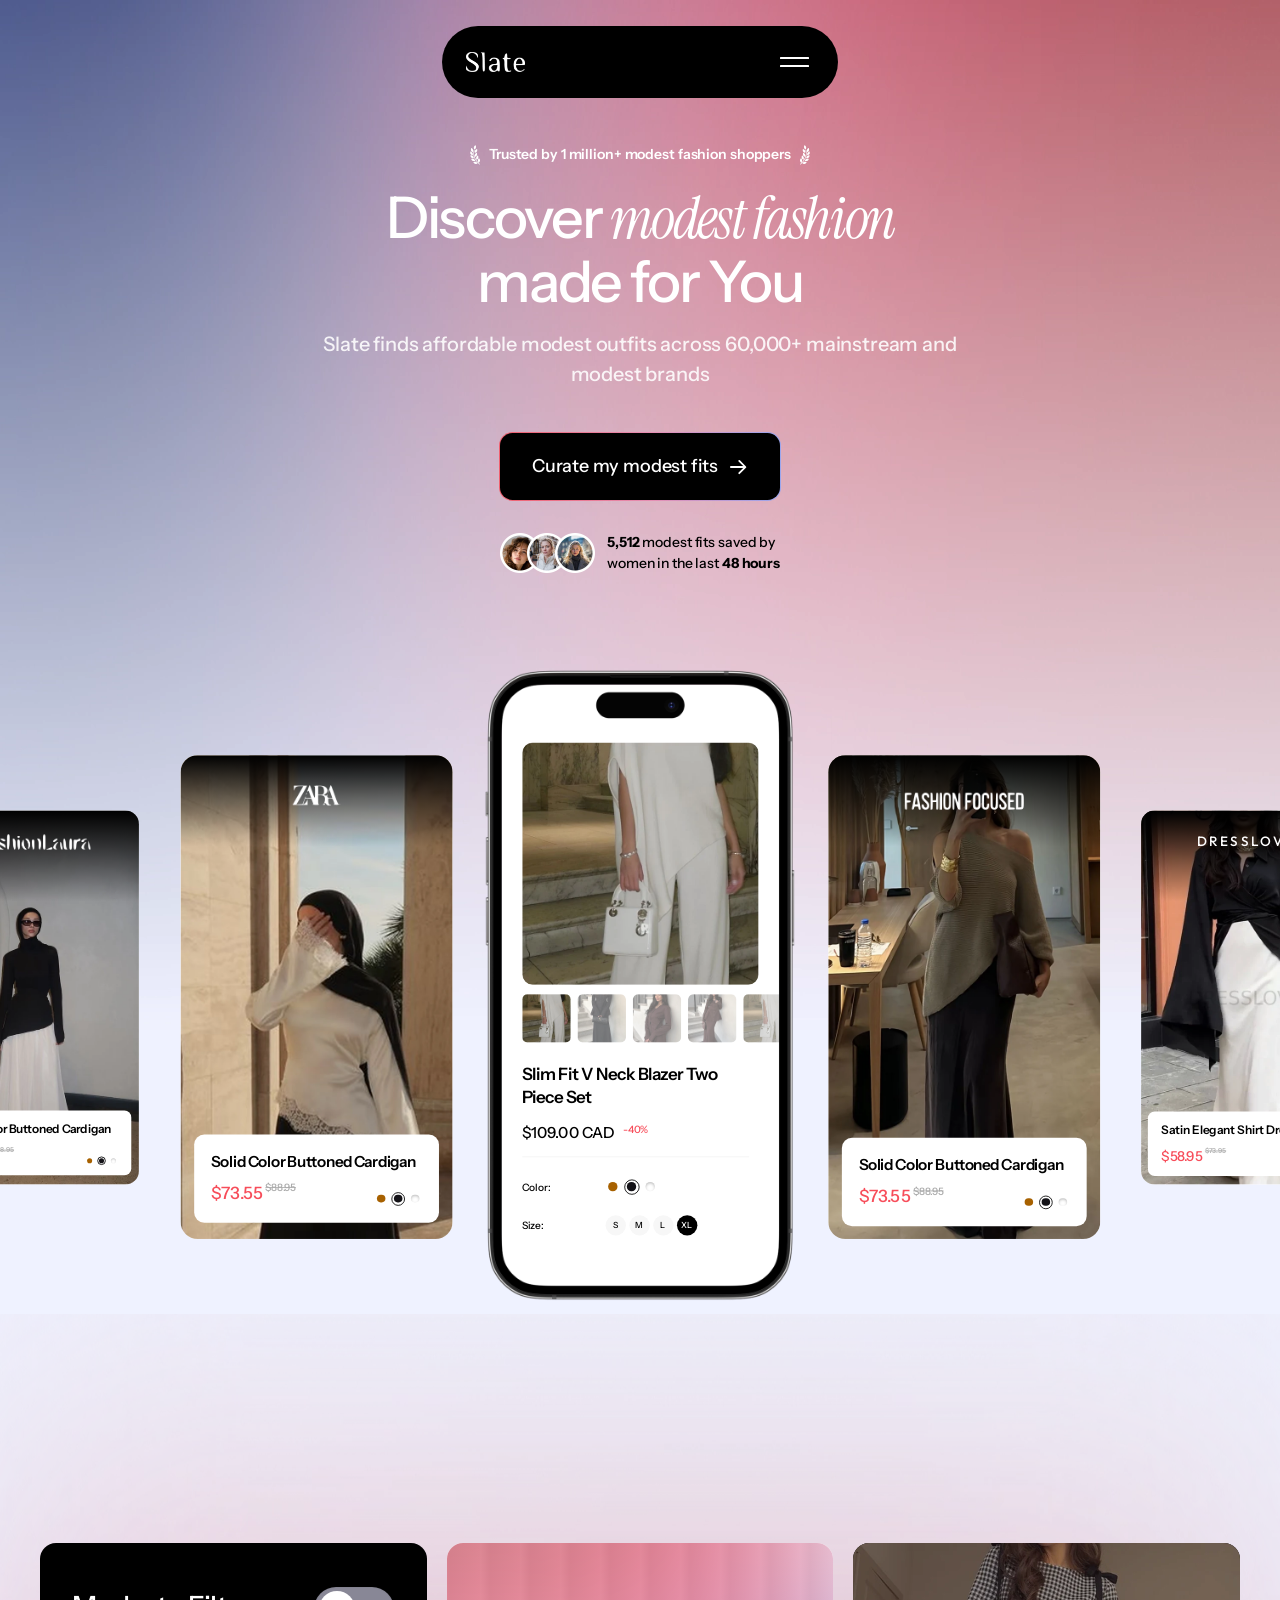
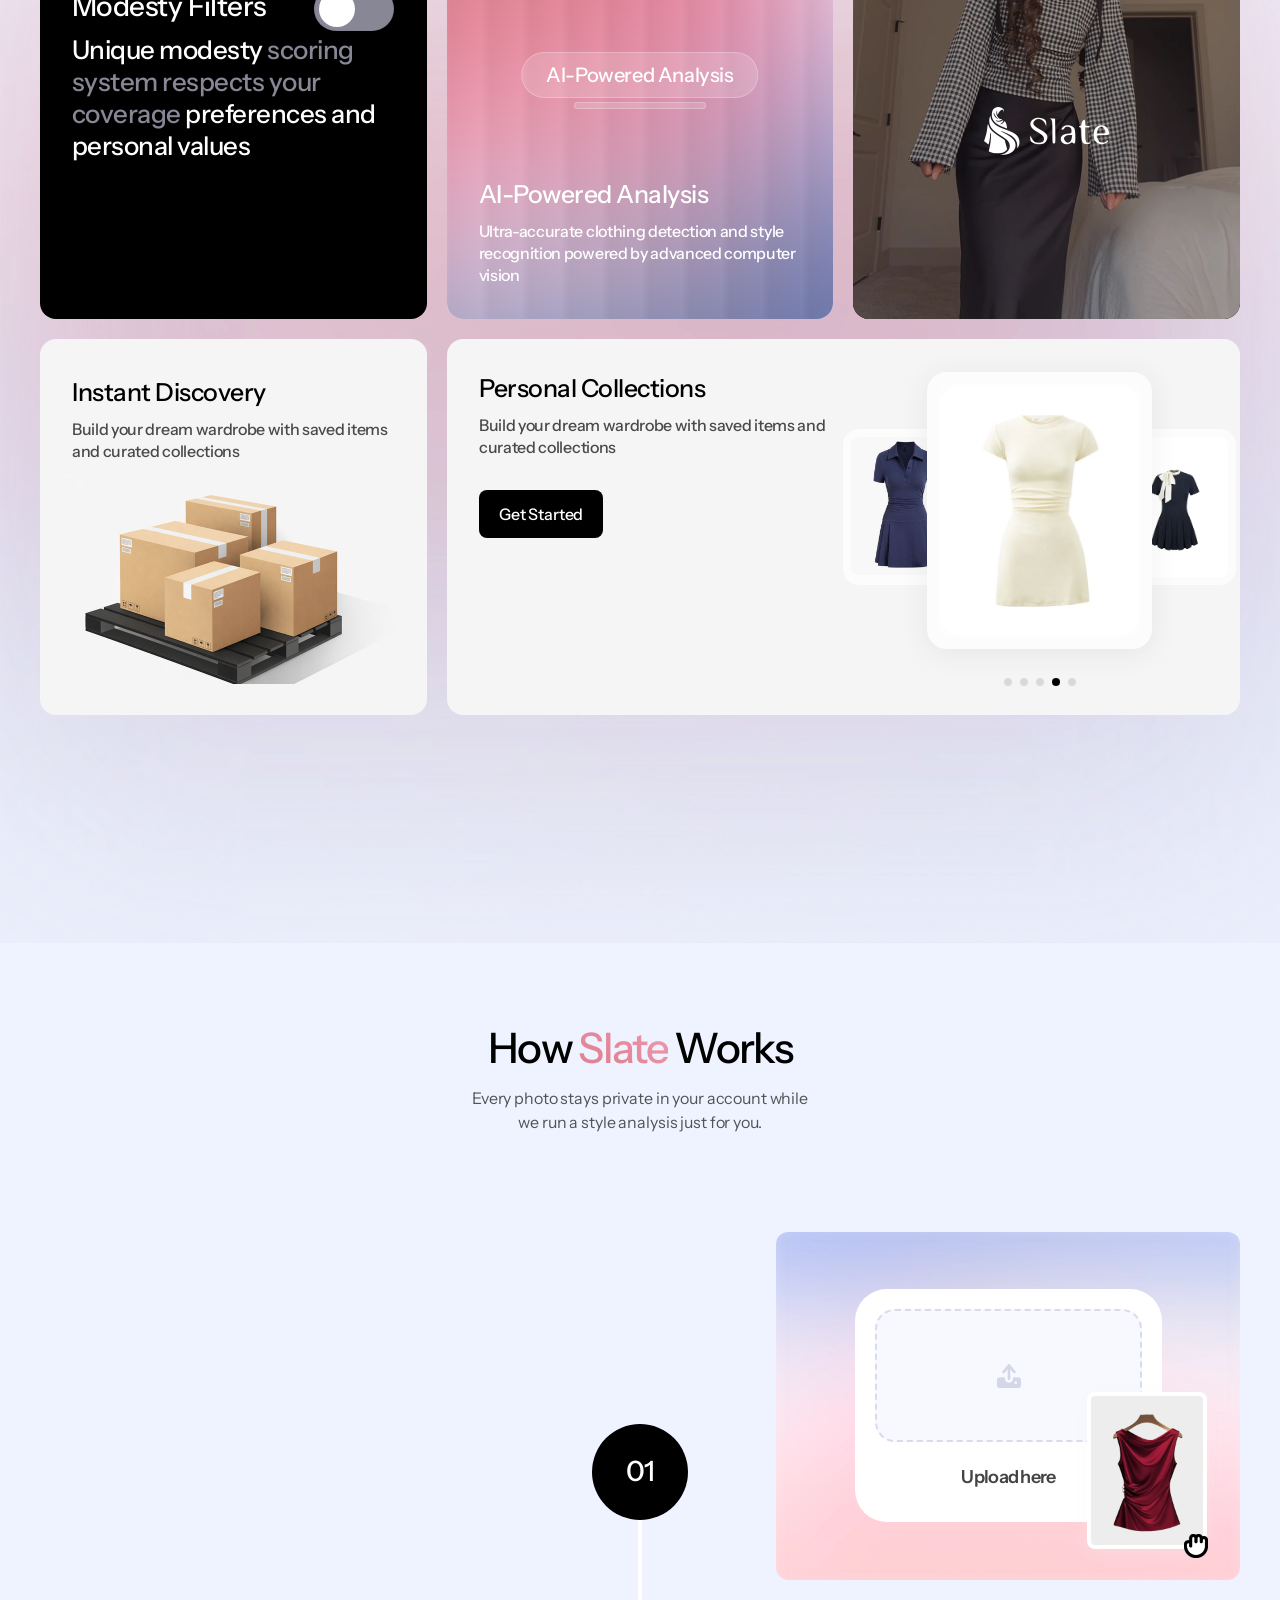
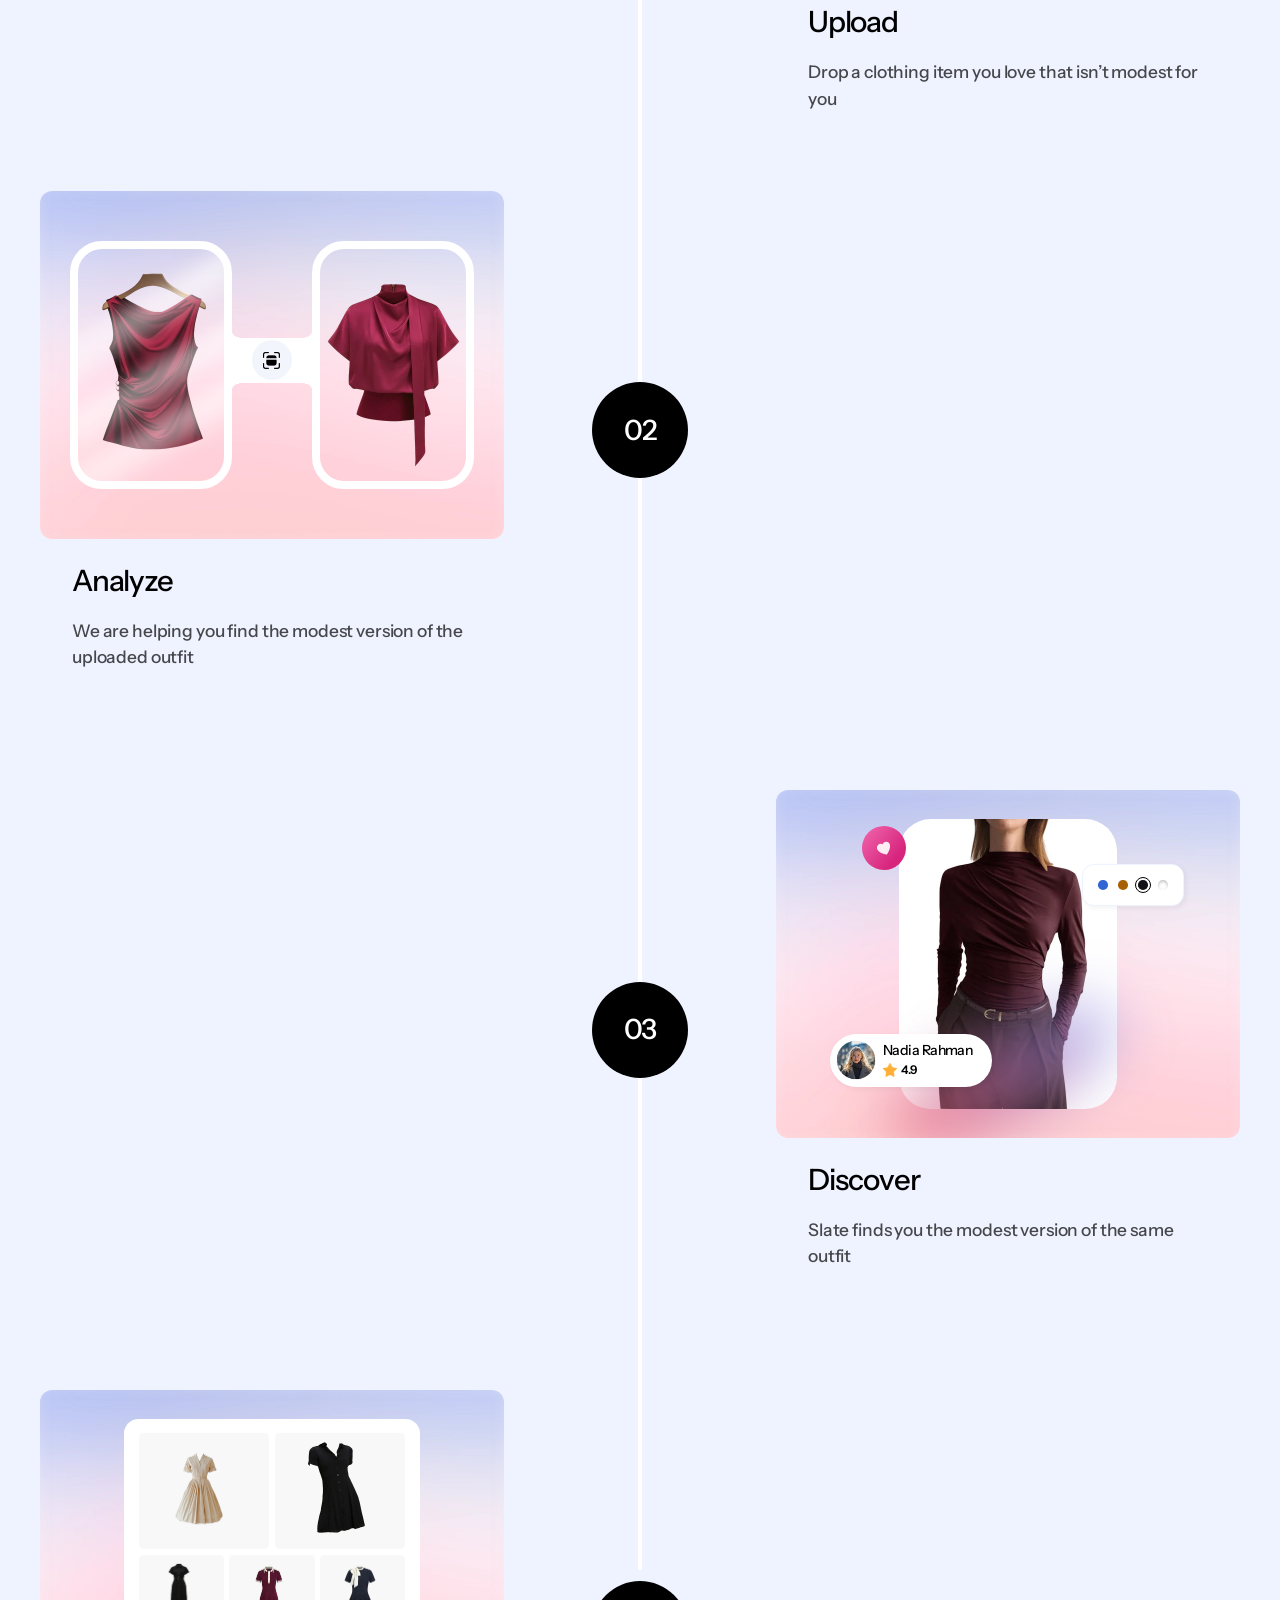
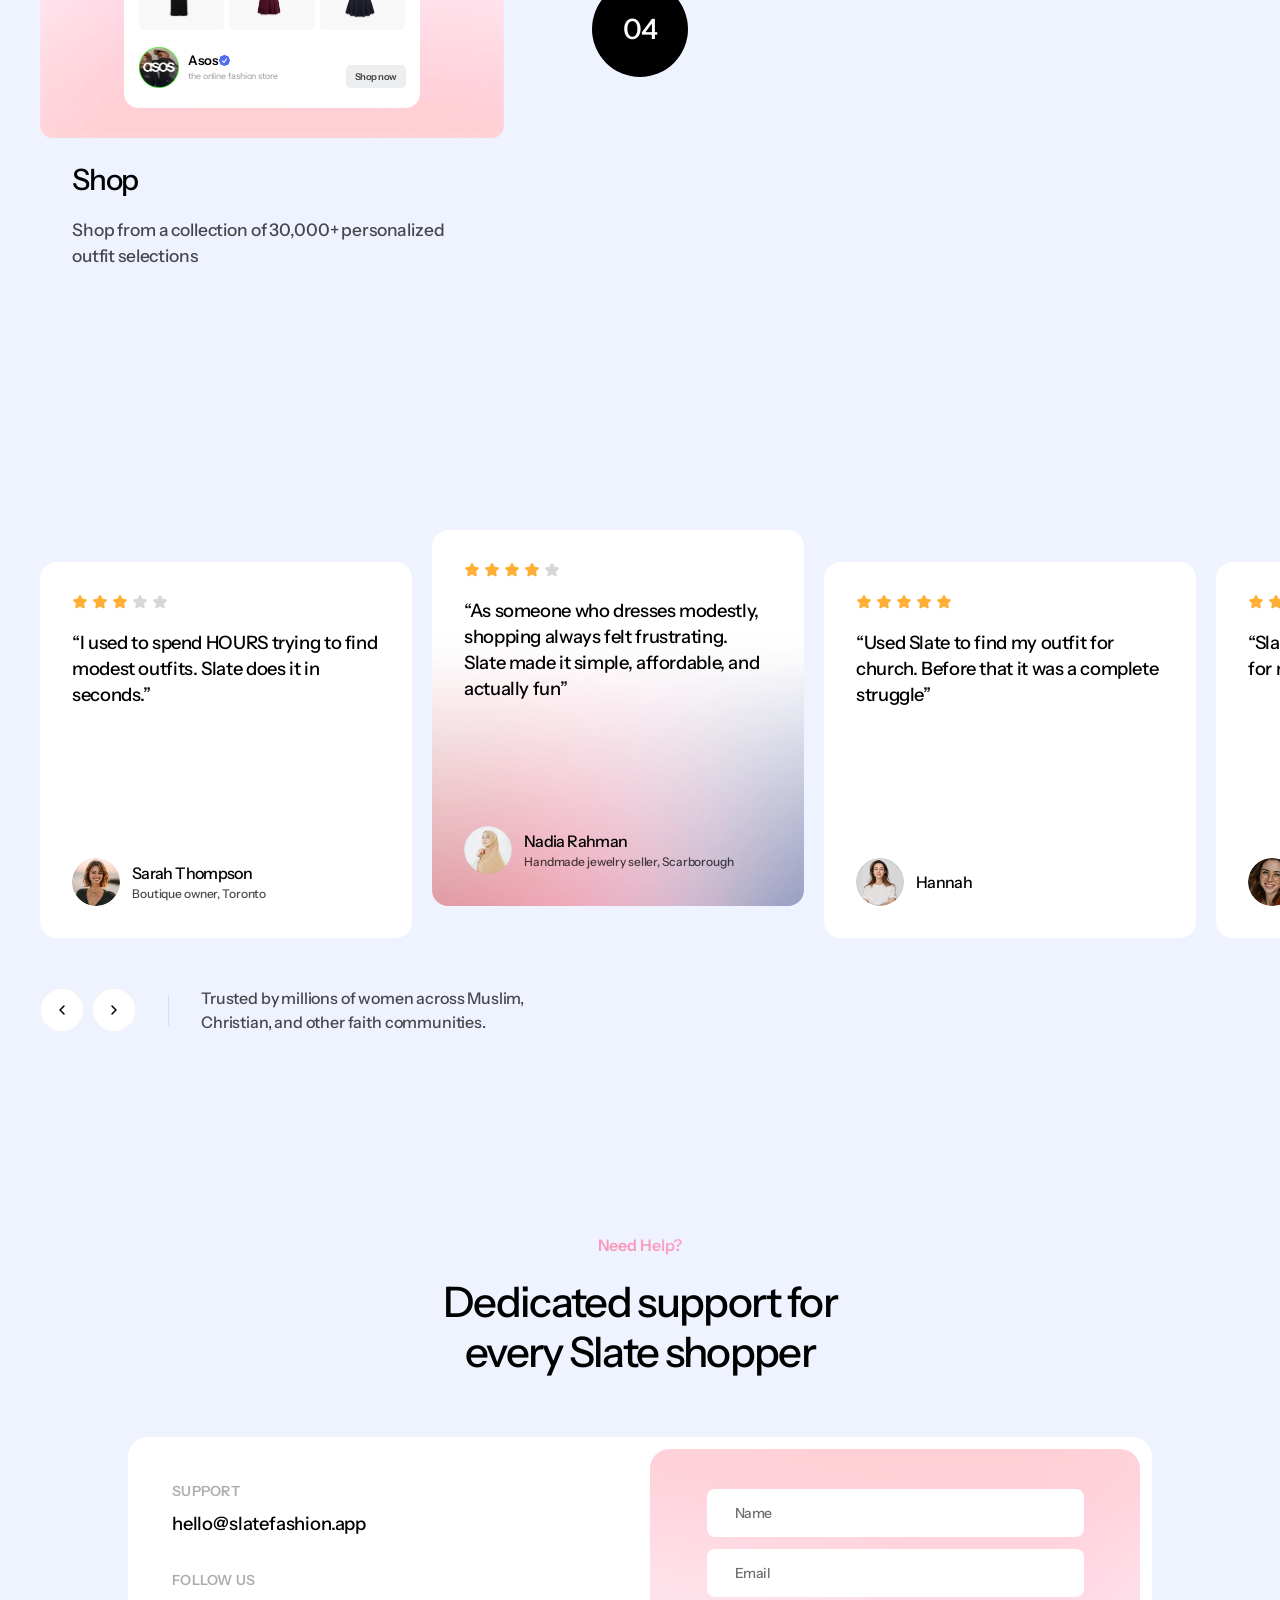
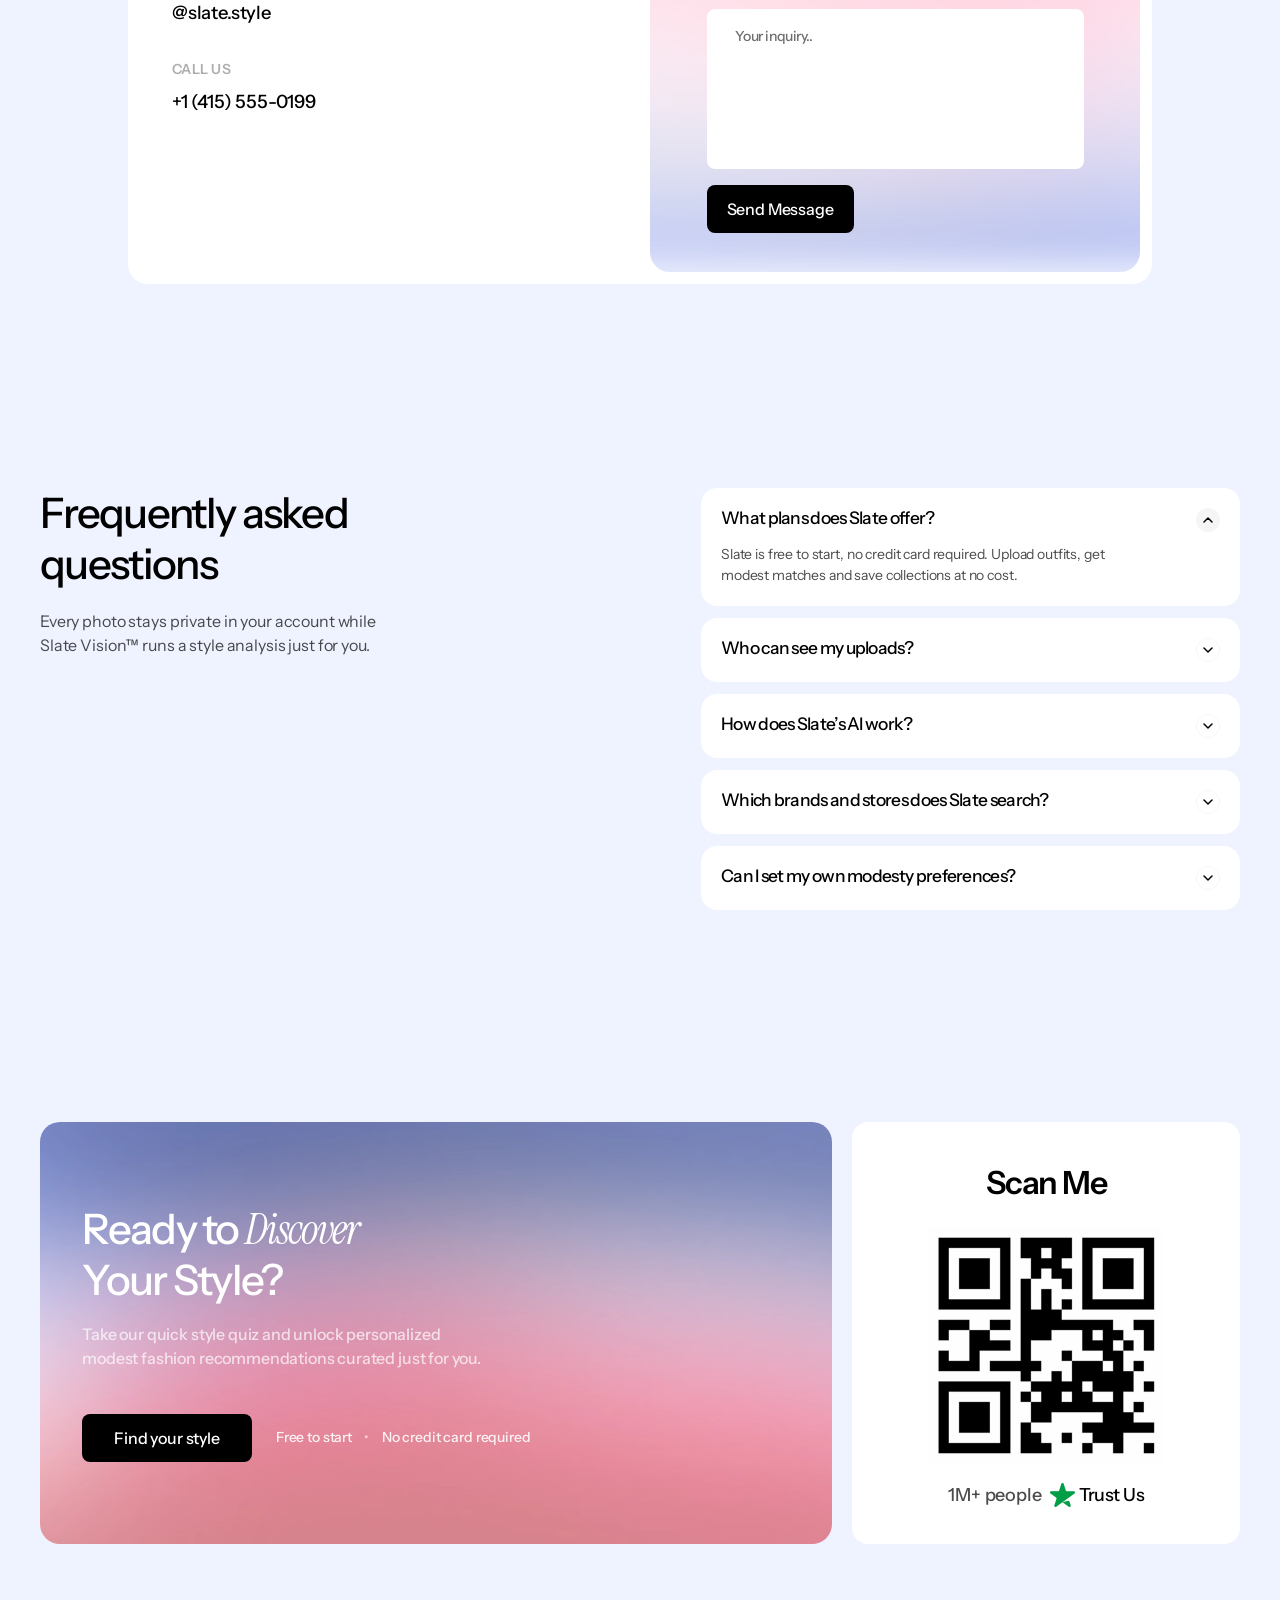
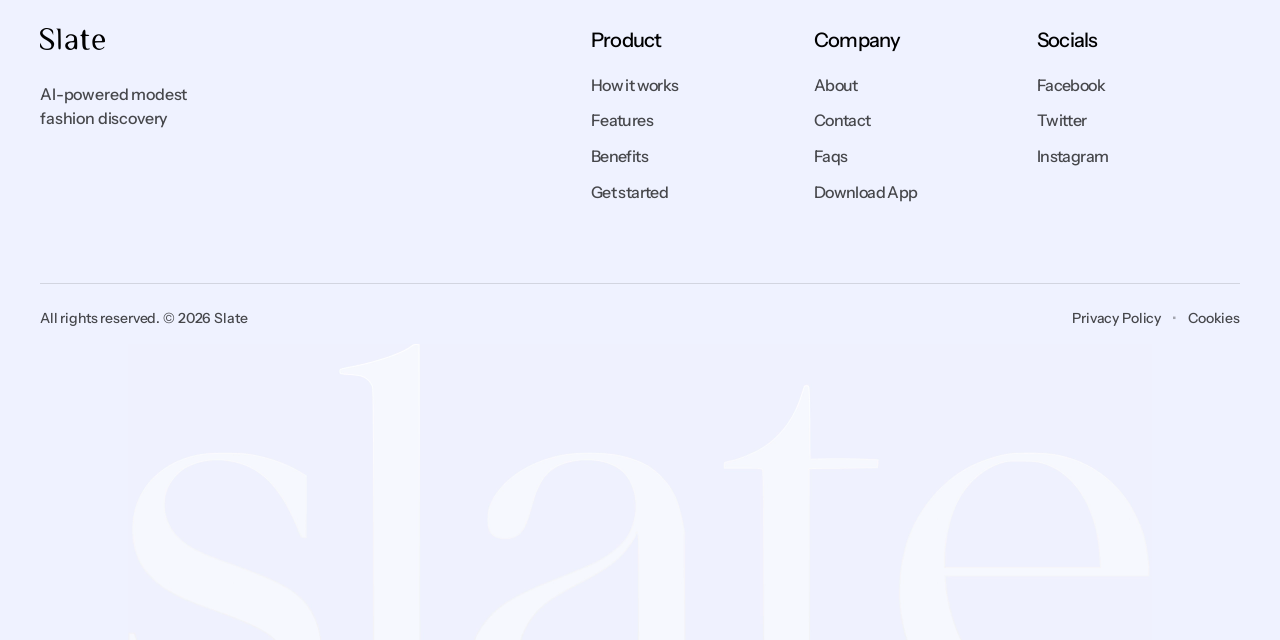
==== commit 97aa7f89: "Match the Figma design and serve images as WebP Rebuild the page against the 4x design export: corre" ====
--- a/index.html
+++ b/index.html
@@ -1,505 +1,1119 @@
 <!doctype html>
 <html lang="en">
-<head>
-  <meta charset="utf-8">
-  <meta name="viewport" content="width=device-width, initial-scale=1">
-  <title>Slate — AI-powered modest fashion discovery</title>
-  <meta name="description" content="Slate finds affordable modest outfits across 60,000+ mainstream and modest brands.">
-  <link rel="preconnect" href="https://fonts.googleapis.com">
-  <link rel="preconnect" href="https://fonts.gstatic.com" crossorigin>
-  <link href="https://fonts.googleapis.com/css2?family=Instrument+Sans:wght@400;500;600;700&family=Instrument+Serif:ital@0;1&family=Outfit:wght@500&display=swap" rel="stylesheet">
-  <link rel="stylesheet" href="css/styles.css">
-</head>
-<body>
-
-  <!-- Icon sprite -->
-  <svg width="0" height="0" style="position:absolute" aria-hidden="true">
-    <symbol id="i-star" viewBox="0 0 16 16"><path d="M7.05 1.6a1.05 1.05 0 0 1 1.9 0l1.53 3.27 3.58.43c.88.1 1.24 1.2.59 1.8l-2.64 2.46.69 3.54c.17.87-.76 1.54-1.53 1.11L8 12.46l-3.17 1.75c-.77.43-1.7-.24-1.53-1.1l.69-3.55L1.35 7.1c-.65-.6-.29-1.69.59-1.8l3.58-.43L7.05 1.6Z" fill="currentColor"/></symbol>
-    <symbol id="i-chevron" viewBox="0 0 16 16"><path d="M4 6l4 4 4-4" fill="none" stroke="currentColor" stroke-width="1.5" stroke-linecap="round" stroke-linejoin="round"/></symbol>
-    <symbol id="i-arrow" viewBox="0 0 20 20"><path d="M10.6 3.3a.9.9 0 0 1 1.3 0l6.1 6.1a.9.9 0 0 1 0 1.3l-6.1 6.1a.9.9 0 1 1-1.3-1.3l4.6-4.6H2.9a.9.9 0 1 1 0-1.8h12.3l-4.6-4.6a.9.9 0 0 1 0-1.3Z" fill="currentColor"/></symbol>
-  </svg>
-
-  <!-- ============ NAVBAR ============ -->
-  <header class="nav" id="nav">
-    <div class="nav__pill">
-      <a href="#top" class="nav__logo" aria-label="Slate home"><img src="assets/svg/logo-wordmark-white.svg" alt="Slate" width="59" height="21"></a>
-      <button class="nav__toggle" id="navToggle" aria-expanded="false" aria-controls="navMenu" aria-label="Open menu">
-        <span></span><span></span>
-      </button>
-    </div>
-    <nav class="nav__menu" id="navMenu" aria-label="Main">
-      <a href="#features">Features</a>
-      <a href="#how-it-works">How it works</a>
-      <a href="#testimonials">Testimonials</a>
-      <a href="#support">Support</a>
-      <a href="#faq">FAQs</a>
-      <a href="#get-started" class="nav__menu-cta">Get started</a>
-    </nav>
-  </header>
-
-  <main id="top">
-
-    <!-- ============ HERO ============ -->
-    <section class="hero">
-      <div class="hero__bg" aria-hidden="true"></div>
-
-      <div class="hero__content">
-        <div class="hero__text">
-          <p class="hero__eyebrow">
-            <img src="assets/img/laurel.webp" alt="" width="11" height="20">
-            <span>Trusted by 1 million+ modest fashion shoppers</span>
-            <img src="assets/img/laurel.webp" alt="" width="11" height="20" class="flip">
+  <head>
+    <meta charset="utf-8" />
+    <meta name="viewport" content="width=device-width, initial-scale=1" />
+    <title>Slate — AI-powered modest fashion discovery</title>
+    <meta
+      name="description"
+      content="Slate finds affordable modest outfits across 60,000+ mainstream and modest brands."
+    />
+    <link rel="preconnect" href="https://fonts.googleapis.com" />
+    <link rel="preconnect" href="https://fonts.gstatic.com" crossorigin />
+    <link
+      href="https://fonts.googleapis.com/css2?family=Instrument+Sans:wght@400;500;600;700&family=Instrument+Serif:ital@0;1&family=Outfit:wght@500&display=swap"
+      rel="stylesheet"
+    />
+    <link rel="stylesheet" href="css/styles.css" />
+  </head>
+  <body>
+    <!-- Icon sprite -->
+    <svg width="0" height="0" style="position: absolute" aria-hidden="true">
+      <symbol id="i-star" viewBox="0 0 16 16">
+        <path
+          d="M7.05 1.6a1.05 1.05 0 0 1 1.9 0l1.53 3.27 3.58.43c.88.1 1.24 1.2.59 1.8l-2.64 2.46.69 3.54c.17.87-.76 1.54-1.53 1.11L8 12.46l-3.17 1.75c-.77.43-1.7-.24-1.53-1.1l.69-3.55L1.35 7.1c-.65-.6-.29-1.69.59-1.8l3.58-.43L7.05 1.6Z"
+          fill="currentColor"
+        />
+      </symbol>
+      <symbol id="i-chevron" viewBox="0 0 16 16">
+        <path
+          d="M4 6l4 4 4-4"
+          fill="none"
+          stroke="currentColor"
+          stroke-width="1.5"
+          stroke-linecap="round"
+          stroke-linejoin="round"
+        />
+      </symbol>
+      <symbol id="i-arrow" viewBox="0 0 20 20">
+        <path
+          d="M10.6 3.3a.9.9 0 0 1 1.3 0l6.1 6.1a.9.9 0 0 1 0 1.3l-6.1 6.1a.9.9 0 1 1-1.3-1.3l4.6-4.6H2.9a.9.9 0 1 1 0-1.8h12.3l-4.6-4.6a.9.9 0 0 1 0-1.3Z"
+          fill="currentColor"
+        />
+      </symbol>
+    </svg>
+
+    <!-- ============ NAVBAR ============ -->
+    <header class="nav" id="nav">
+      <div class="nav__pill">
+        <a href="#top" class="nav__logo" aria-label="Slate home"
+          ><img
+            src="assets/logo-wordmark-white.webp"
+            alt="Slate"
+            width="59"
+            height="21"
+        /></a>
+        <button
+          class="nav__toggle"
+          id="navToggle"
+          aria-expanded="false"
+          aria-controls="navMenu"
+          aria-label="Open menu"
+        >
+          <span></span><span></span>
+        </button>
+      </div>
+      <nav class="nav__menu" id="navMenu" aria-label="Main">
+        <a href="#features">Features</a>
+        <a href="#how-it-works">How it works</a>
+        <a href="#testimonials">Testimonials</a>
+        <a href="#support">Support</a>
+        <a href="#faq">FAQs</a>
+        <a href="#get-started" class="nav__menu-cta">Get started</a>
+      </nav>
+    </header>
+
+    <main id="top">
+      <!-- ============ HERO ============ -->
+      <section class="hero">
+        <div class="hero__bg" aria-hidden="true"></div>
+
+        <div class="hero__content">
+          <div class="hero__text">
+            <p class="hero__eyebrow">
+              <img src="assets/laurel.webp" alt="" width="11" height="20" />
+              <span>Trusted by 1 million+ modest fashion shoppers</span>
+              <img
+                src="assets/laurel.webp"
+                alt=""
+                width="11"
+                height="20"
+                class="flip"
+              />
+            </p>
+            <h1 class="hero__title">
+              Discover <em>modest fashion</em><br />made for You
+            </h1>
+            <p class="hero__sub">
+              Slate finds affordable modest outfits across 60,000+ mainstream
+              and modest brands
+            </p>
+          </div>
+
+          <div class="hero__actions">
+            <a href="#get-started" class="btn-hero">
+              Curate my modest fits
+              <svg width="20" height="20"><use href="#i-arrow" /></svg>
+            </a>
+            <div class="proof">
+              <div class="proof__avatars">
+                <img
+                  src="assets/avatar-hero1.webp"
+                  alt=""
+                  width="40"
+                  height="40"
+                />
+                <img
+                  src="assets/avatar-hero2.webp"
+                  alt=""
+                  width="40"
+                  height="40"
+                />
+                <img
+                  src="assets/avatar-hero3.webp"
+                  alt=""
+                  width="40"
+                  height="40"
+                />
+              </div>
+              <p>
+                <strong>5,512</strong> modest fits saved by<br />women in the
+                last <strong>48 hours</strong>
+              </p>
+            </div>
+          </div>
+        </div>
+
+        <!-- Product showcase -->
+        <div class="showcase" id="showcase">
+          <div class="showcase__stage">
+            <article class="pcard pcard--sm" style="--x: 0px; --y: 183px">
+              <img
+                class="pcard__img"
+                src="assets/card-fashionlaura.webp"
+                alt="Black turtleneck with a long white skirt"
+                loading="lazy"
+              />
+              <div class="pcard__shade"></div>
+              <img
+                class="pcard__brand"
+                src="assets/brand-fashionlaura.webp"
+                alt="FashionLaura"
+                style="width: 132px; top: 28px"
+              />
+              <div class="pcard__info">
+                <h3>Solid Color Buttoned Cardigan</h3>
+                <div class="pcard__row">
+                  <p class="price">$73.55 <s>$88.95</s></p>
+                  <span class="swatches"
+                    ><i style="--c: #a76100"></i
+                    ><i class="on" style="--c: #131217"></i
+                    ><i class="w" style="--c: #fff"></i
+                  ></span>
+                </div>
+              </div>
+            </article>
+
+            <article class="pcard pcard--lg" style="--x: 296px; --y: 118px">
+              <img
+                class="pcard__img pcard__img--zara"
+                src="assets/card-zara.webp"
+                alt="Cream blouse with a long black skirt"
+                loading="lazy"
+              />
+              <div class="pcard__shade"></div>
+              <img
+                class="pcard__brand"
+                src="assets/brand-zara.webp"
+                alt="ZARA"
+                style="width: 56px; top: 35px"
+              />
+              <div class="pcard__info">
+                <h3>Solid Color Buttoned Cardigan</h3>
+                <div class="pcard__row">
+                  <p class="price">$73.55 <s>$88.95</s></p>
+                  <span class="swatches"
+                    ><i style="--c: #a76100"></i
+                    ><i class="on" style="--c: #131217"></i
+                    ><i class="w" style="--c: #fff"></i
+                  ></span>
+                </div>
+              </div>
+            </article>
+
+            <div class="phone" style="--x: 642px; --y: 0px">
+              <div class="phone__screen">
+                <img
+                  class="phone__main"
+                  src="assets/phone-product.webp"
+                  alt="Ivory two piece blazer set with a white handbag"
+                />
+                <div class="phone__thumbs">
+                  <img src="assets/phone-product.webp" alt="" />
+                  <img src="assets/phone-thumb-2.webp" alt="" />
+                  <img src="assets/phone-thumb-3.webp" alt="" />
+                  <img src="assets/phone-thumb-4.webp" alt="" />
+                  <img src="assets/phone-product.webp" alt="" />
+                </div>
+                <div class="phone__info">
+                  <h3>Slim Fit V Neck Blazer Two<br />Piece Set</h3>
+                  <p class="phone__price">$109.00 CAD <span>-40%</span></p>
+                  <hr />
+                  <div class="phone__opt">
+                    <span>Color:</span>
+                    <span class="swatches swatches--lg"
+                      ><i style="--c: #a76100"></i
+                      ><i class="on" style="--c: #131217"></i
+                      ><i class="w" style="--c: #fff"></i
+                    ></span>
+                  </div>
+                  <div class="phone__opt">
+                    <span>Size:</span>
+                    <span class="sizes"
+                      ><i>S</i><i>M</i><i>L</i><i class="on">XL</i></span
+                    >
+                  </div>
+                </div>
+              </div>
+              <img
+                class="phone__frame"
+                src="assets/phone-frame.webp"
+                alt=""
+                aria-hidden="true"
+              />
+            </div>
+
+            <article class="pcard pcard--lg" style="--x: 1058px; --y: 118px">
+              <img
+                class="pcard__img"
+                src="assets/card-fashion-focused.webp"
+                alt="Olive off-shoulder knit with a long black skirt"
+                loading="lazy"
+              />
+              <div class="pcard__shade"></div>
+              <img
+                class="pcard__brand"
+                src="assets/brand-fashion-focused.webp"
+                alt="Fashion Focused"
+                style="width: 140px; top: 44px"
+              />
+              <div class="pcard__info" style="top: 450px">
+                <h3>Solid Color Buttoned Cardigan</h3>
+                <div class="pcard__row">
+                  <p class="price">$73.55 <s>$88.95</s></p>
+                  <span class="swatches"
+                    ><i style="--c: #a76100"></i
+                    ><i class="on" style="--c: #131217"></i
+                    ><i class="w" style="--c: #fff"></i
+                  ></span>
+                </div>
+              </div>
+            </article>
+
+            <article class="pcard pcard--sm" style="--x: 1426px; --y: 183px">
+              <img
+                class="pcard__img"
+                src="assets/card-dresslova.webp"
+                alt="Black wrap blouse with white satin skirt"
+                loading="lazy"
+              />
+              <div class="pcard__shade"></div>
+              <span class="pcard__brand pcard__brand--text">DRESSLOVA</span>
+              <div class="pcard__info" style="top: 354px">
+                <h3>Satin Elegant Shirt Dress Set</h3>
+                <div class="pcard__row">
+                  <p class="price">$58.95 <s>$73.95</s></p>
+                  <span class="swatches"
+                    ><i class="on" style="--c: #131217"></i
+                    ><i style="--c: #ffa629"></i><i style="--c: #ff3636"></i
+                  ></span>
+                </div>
+              </div>
+            </article>
+          </div>
+        </div>
+      </section>
+
+      <!-- ============ BENTO FEATURES ============ -->
+      <section class="bento-section" id="features">
+        <div class="bento-section__glow" aria-hidden="true"></div>
+        <div class="container bento">
+          <article class="tile tile--filters reveal">
+            <h3>Modesty Filters</h3>
+            <p>
+              <span>Unique modesty</span> scoring system respects your coverage
+              <span>preferences and personal values</span>
+            </p>
+            <button
+              class="switch"
+              id="modestySwitch"
+              role="switch"
+              aria-checked="false"
+              aria-label="Toggle modesty filters"
+            >
+              <span></span>
+            </button>
+          </article>
+
+          <article class="tile tile--ai reveal">
+            <div class="tile--ai__bg" aria-hidden="true"></div>
+            <div class="tile--ai__glass" aria-hidden="true">
+              <i></i><i></i><i></i><i></i><i></i><i></i><i></i><i></i><i></i
+              ><i></i><i></i><i></i><i></i><i></i><i></i><i></i>
+            </div>
+            <div class="tile--ai__chip" aria-hidden="true">
+              AI-Powered Analysis
+            </div>
+            <div class="tile--ai__bar" aria-hidden="true"></div>
+            <div class="tile__text">
+              <h3>AI-Powered Analysis</h3>
+              <p>
+                Ultra-accurate clothing detection and style recognition powered
+                by advanced computer vision
+              </p>
+            </div>
+          </article>
+
+          <article class="tile tile--photo reveal">
+            <img
+              class="tile--photo__img"
+              src="assets/bento-photo.webp"
+              alt="Woman in a houndstooth top and black satin skirt"
+              loading="lazy"
+            />
+            <img
+              class="tile--photo__logo"
+              src="assets/logo-hanger.webp"
+              alt="Slate"
+              width="125"
+              height="48"
+            />
+          </article>
+
+          <article class="tile tile--discovery reveal">
+            <div class="tile__text">
+              <h3>Instant Discovery</h3>
+              <p>
+                Build your dream wardrobe with saved items and curated
+                collections
+              </p>
+            </div>
+            <div class="tile--discovery__art">
+              <img src="assets/bento-boxes.webp" alt="" loading="lazy" />
+            </div>
+          </article>
+
+          <article class="tile tile--collections reveal">
+            <div class="tile--collections__text">
+              <div class="tile__text">
+                <h3>Personal Collections</h3>
+                <p>
+                  Build your dream wardrobe with saved items and curated
+                  collections
+                </p>
+              </div>
+              <a href="#get-started" class="btn">Get Started</a>
+            </div>
+            <div
+              class="carousel"
+              id="collections"
+              aria-roledescription="carousel"
+              aria-label="Saved collection"
+            >
+              <div class="carousel__stage">
+                <figure class="carousel__item carousel__item--bare">
+                  <img
+                    src="assets/dress-maroon-polo.webp"
+                    alt="Maroon polo knit dress"
+                    loading="lazy"
+                  />
+                </figure>
+                <figure class="carousel__item carousel__item--framed">
+                  <img
+                    src="assets/dress-navy-mini.webp"
+                    alt="Navy fitted mini dress"
+                    loading="lazy"
+                  />
+                </figure>
+                <figure class="carousel__item carousel__item--polo">
+                  <img
+                    src="assets/dress-navy-polo.webp"
+                    alt="Navy polo collar dress"
+                    loading="lazy"
+                  />
+                </figure>
+                <figure class="carousel__item carousel__item--framed">
+                  <img
+                    src="assets/dress-cream.webp"
+                    alt="Cream fitted mini dress"
+                    loading="lazy"
+                  />
+                </figure>
+                <figure class="carousel__item carousel__item--bare">
+                  <img
+                    src="assets/dress-navy-bow.webp"
+                    alt="Navy pleated dress with a bow collar"
+                    loading="lazy"
+                  />
+                </figure>
+              </div>
+              <div class="carousel__dots" role="tablist">
+                <button role="tab" aria-label="Item 1"></button>
+                <button role="tab" aria-label="Item 2"></button>
+                <button role="tab" aria-label="Item 3"></button>
+                <button role="tab" aria-label="Item 4"></button>
+                <button role="tab" aria-label="Item 5"></button>
+              </div>
+            </div>
+          </article>
+        </div>
+      </section>
+
+      <!-- ============ HOW IT WORKS ============ -->
+      <section class="how" id="how-it-works">
+        <header class="section-head reveal">
+          <h2>How <span class="text-fill-pink">Slate</span> Works</h2>
+          <p>
+            Every photo stays private in your account while<br />we run a style
+            analysis just for you.
           </p>
-          <h1 class="hero__title">Discover <em>modest fashion</em><br>made for You</h1>
-          <p class="hero__sub">Slate finds affordable modest outfits across 60,000+ mainstream and modest brands</p>
+        </header>
+
+        <div class="container steps" id="steps">
+          <div class="steps__line" aria-hidden="true">
+            <div class="steps__progress" id="stepsProgress"></div>
+          </div>
+
+          <!-- 01 -->
+          <div class="step step--right">
+            <div class="step__num">01</div>
+            <div class="step__body reveal">
+              <div class="step__card" data-fit="464">
+                <div class="step__art">
+                  <div class="step__card-bg" aria-hidden="true"></div>
+                  <div class="s1-box">
+                    <div class="s1-drop">
+                      <img
+                        src="assets/icon-upload.webp"
+                        alt=""
+                        width="24"
+                        height="24"
+                      />
+                    </div>
+                    <span>Upload here</span>
+                  </div>
+                  <img
+                    class="s1-thumb"
+                    src="assets/top-draped.webp"
+                    alt="Burgundy draped sleeveless top"
+                    loading="lazy"
+                  />
+                  <img
+                    class="s1-hand"
+                    src="assets/icon-hand.webp"
+                    alt=""
+                    width="24"
+                    height="24"
+                  />
+                </div>
+              </div>
+              <h3>Upload</h3>
+              <p>Drop a clothing item you love that isn’t modest for you</p>
+            </div>
+          </div>
+
+          <!-- 02 -->
+          <div class="step step--left">
+            <div class="step__num">02</div>
+            <div class="step__body reveal">
+              <div class="step__card" data-fit="464">
+                <div class="step__art">
+                  <div class="step__card-bg" aria-hidden="true"></div>
+                  <div class="s2-frame s2-frame--a">
+                    <img
+                      src="assets/top-draped.webp"
+                      alt="Original sleeveless draped top"
+                      loading="lazy"
+                    />
+                    <i class="s2-shine" style="left: -34.6px; top: 51.35px"></i
+                    ><i
+                      class="s2-shine"
+                      style="left: -25.6px; top: 118.35px"
+                    ></i
+                    ><i
+                      class="s2-shine"
+                      style="left: -14.6px; top: 168.35px"
+                    ></i>
+                  </div>
+                  <div class="s2-link" aria-hidden="true">
+                    <span
+                      ><img
+                        src="assets/icon-convert.webp"
+                        alt=""
+                        width="17"
+                        height="17"
+                    /></span>
+                  </div>
+                  <div class="s2-frame s2-frame--b">
+                    <img
+                      src="assets/top-wrap.webp"
+                      alt="Modest wrap blouse with sleeves"
+                      loading="lazy"
+                    />
+                  </div>
+                </div>
+              </div>
+              <h3>Analyze</h3>
+              <p>
+                We are helping you find the modest version of the uploaded
+                outfit
+              </p>
+            </div>
+          </div>
+
+          <!-- 03 -->
+          <div class="step step--right">
+            <div class="step__num">03</div>
+            <div class="step__body reveal">
+              <div class="step__card" data-fit="464">
+                <div class="step__art">
+                  <div class="step__card-bg" aria-hidden="true"></div>
+                  <i class="s3-glow" aria-hidden="true"></i>
+                  <img
+                    class="s3-model"
+                    src="assets/model-maroon.webp"
+                    alt="Woman in a fitted burgundy long-sleeve top"
+                    loading="lazy"
+                  />
+                  <span class="s3-heart" aria-hidden="true"
+                    ><svg viewBox="0 0 20 20" width="20" height="20">
+                      <path
+                        d="M10 17.2s-6.8-4-6.8-8.8A3.9 3.9 0 0 1 10 6a3.9 3.9 0 0 1 6.8 2.4c0 4.8-6.8 8.8-6.8 8.8Z"
+                        fill="#fff"
+                        fill-opacity=".9"
+                      /></svg
+                  ></span>
+                  <div class="s3-colors" aria-hidden="true">
+                    <span class="swatches"
+                      ><i style="--c: #3265d4"></i><i style="--c: #a76100"></i
+                      ><i class="on" style="--c: #131217"></i
+                      ><i class="w" style="--c: #fff"></i
+                    ></span>
+                  </div>
+                  <div class="s3-creator">
+                    <img
+                      src="assets/avatar-hero3.webp"
+                      alt=""
+                      width="44"
+                      height="44"
+                    />
+                    <div>
+                      <strong>Nadia Rahman</strong
+                      ><span
+                        ><img
+                          src="assets/rating-star.webp"
+                          alt=""
+                          width="14"
+                          height="14"
+                        />
+                        4.9</span
+                      >
+                    </div>
+                  </div>
+                </div>
+              </div>
+              <h3>Discover</h3>
+              <p>Slate finds you the modest version of the same outfit</p>
+            </div>
+          </div>
+
+          <!-- 04 -->
+          <div class="step step--left">
+            <div class="step__num">04</div>
+            <div class="step__body reveal">
+              <div class="step__card" data-fit="464">
+                <div class="step__art">
+                  <div class="step__card-bg" aria-hidden="true"></div>
+                  <div class="s4-shop">
+                    <div class="s4-grid s4-grid--2">
+                      <span
+                        ><img
+                          src="assets/shop-1.webp"
+                          alt="Cream pleated dress"
+                          loading="lazy"
+                          style="width: 63.7px; left: 29.75px"
+                      /></span>
+                      <span
+                        ><img
+                          src="assets/shop-2.webp"
+                          alt="Black wrap dress"
+                          loading="lazy"
+                          style="width: 108.8px; left: 7.26px"
+                      /></span>
+                    </div>
+                    <div class="s4-grid s4-grid--3">
+                      <span
+                        ><img
+                          src="assets/shop-3.webp"
+                          alt="Black button-down midi dress"
+                          loading="lazy"
+                          style="width: 44.1px; left: 18.14px; top: 6.53px"
+                      /></span>
+                      <span
+                        ><img
+                          src="assets/shop-4.webp"
+                          alt="Maroon polo dress"
+                          loading="lazy"
+                          style="width: 53.3px; left: 13.06px"
+                      /></span>
+                      <span
+                        ><img
+                          src="assets/shop-5.webp"
+                          alt="Navy dress with bow collar"
+                          loading="lazy"
+                          style="width: 53.9px; left: 13.06px; top: 2.18px"
+                      /></span>
+                    </div>
+                    <div class="s4-store">
+                      <img
+                        class="s4-store__logo"
+                        src="assets/asos.webp"
+                        alt=""
+                        width="41"
+                        height="41"
+                      />
+                      <div>
+                        <strong
+                          >Asos
+                          <img
+                            src="assets/icon-verified.webp"
+                            alt="Verified"
+                            width="11"
+                            height="11"
+                        /></strong>
+                        <span>The online fashion store</span>
+                      </div>
+                      <a href="#get-started" class="s4-store__btn">Shop now</a>
+                    </div>
+                  </div>
+                </div>
+              </div>
+              <h3>Shop</h3>
+              <p>
+                Shop from a collection of 30,000+ personalized outfit selections
+              </p>
+            </div>
+          </div>
         </div>
-
-        <div class="hero__actions">
-          <a href="#get-started" class="btn-hero">
-            Curate my modest fits
-            <svg width="20" height="20"><use href="#i-arrow"/></svg>
-          </a>
-          <div class="proof">
-            <div class="proof__avatars">
-              <img src="assets/img/avatar-hero-1.webp" alt="" width="40" height="40">
-              <img src="assets/img/avatar-hero-2.webp" alt="" width="40" height="40">
-              <img src="assets/img/avatar-hero-3.webp" alt="" width="40" height="40">
-            </div>
-            <p><strong>5,512</strong> modest fits saved by<br>women in the last <strong>48 hours</strong></p>
-          </div>
+      </section>
+
+      <!-- ============ TESTIMONIALS ============ -->
+      <section class="reviews" id="testimonials">
+        <div
+          class="reviews__track"
+          id="reviewsTrack"
+          tabindex="0"
+          aria-label="Customer reviews"
+        >
+          <article class="review">
+            <div class="stars" aria-label="3 out of 5 stars">
+              <svg class="on"><use href="#i-star" /></svg
+              ><svg class="on"><use href="#i-star" /></svg
+              ><svg class="on"><use href="#i-star" /></svg
+              ><svg><use href="#i-star" /></svg
+              ><svg><use href="#i-star" /></svg>
+            </div>
+            <blockquote>
+              “I used to spend HOURS trying to find modest outfits. Slate does
+              it in seconds.”
+            </blockquote>
+            <footer class="review__author">
+              <img
+                src="assets/avatar-sarah.webp"
+                alt=""
+                width="48"
+                height="48"
+              />
+              <div>
+                <strong>Sarah Thompson</strong
+                ><span>Boutique owner, Toronto</span>
+              </div>
+            </footer>
+          </article>
+          <article class="review review--featured">
+            <div class="review__glow" aria-hidden="true"></div>
+            <div class="stars" aria-label="4 out of 5 stars">
+              <svg class="on"><use href="#i-star" /></svg
+              ><svg class="on"><use href="#i-star" /></svg
+              ><svg class="on"><use href="#i-star" /></svg
+              ><svg class="on"><use href="#i-star" /></svg
+              ><svg><use href="#i-star" /></svg>
+            </div>
+            <blockquote>
+              “As someone who dresses modestly, shopping always felt
+              frustrating. Slate made it simple, affordable, and actually fun”
+            </blockquote>
+            <footer class="review__author">
+              <img
+                src="assets/avatar-nadia.webp"
+                alt=""
+                width="48"
+                height="48"
+              />
+              <div>
+                <strong>Nadia Rahman</strong
+                ><span>Handmade jewelry seller, Scarborough</span>
+              </div>
+            </footer>
+          </article>
+          <article class="review">
+            <div class="stars" aria-label="5 out of 5 stars">
+              <svg class="on"><use href="#i-star" /></svg
+              ><svg class="on"><use href="#i-star" /></svg
+              ><svg class="on"><use href="#i-star" /></svg
+              ><svg class="on"><use href="#i-star" /></svg
+              ><svg class="on"><use href="#i-star" /></svg>
+            </div>
+            <blockquote>
+              “Used Slate to find my outfit for church. Before that it was a
+              complete struggle”
+            </blockquote>
+            <footer class="review__author">
+              <img
+                src="assets/avatar-hannah.webp"
+                alt=""
+                width="48"
+                height="48"
+              />
+              <div><strong>Hannah</strong></div>
+            </footer>
+          </article>
+          <article class="review">
+            <div class="stars" aria-label="4 out of 5 stars">
+              <svg class="on"><use href="#i-star" /></svg
+              ><svg class="on"><use href="#i-star" /></svg
+              ><svg class="on"><use href="#i-star" /></svg
+              ><svg class="on"><use href="#i-star" /></svg
+              ><svg><use href="#i-star" /></svg>
+            </div>
+            <blockquote>
+              “Slate made mainstream brands work for my modest style”
+            </blockquote>
+            <footer class="review__author">
+              <img src="assets/avatar-nada.webp" alt="" width="48" height="48" />
+              <div><strong>Nada Aly</strong></div>
+            </footer>
+          </article>
+          <article class="review">
+            <div class="stars" aria-label="5 out of 5 stars">
+              <svg class="on"><use href="#i-star" /></svg
+              ><svg class="on"><use href="#i-star" /></svg
+              ><svg class="on"><use href="#i-star" /></svg
+              ><svg class="on"><use href="#i-star" /></svg
+              ><svg class="on"><use href="#i-star" /></svg>
+            </div>
+            <blockquote>
+              “Love that Slate works for women across different faiths and
+              styles.”
+            </blockquote>
+            <footer class="review__author">
+              <img
+                src="assets/avatar-jasleen.webp"
+                alt=""
+                width="48"
+                height="48"
+              />
+              <div>
+                <strong>Jasleen Gill</strong
+                ><span>Business owner, Brampton</span>
+              </div>
+            </footer>
+          </article>
+        </div>
+
+        <div class="container reviews__controls">
+          <div class="reviews__btns">
+            <button
+              class="circle-btn"
+              id="reviewsPrev"
+              aria-label="Previous reviews"
+            >
+              <svg width="16" height="16" style="transform: rotate(90deg)">
+                <use href="#i-chevron" />
+              </svg>
+            </button>
+            <button
+              class="circle-btn"
+              id="reviewsNext"
+              aria-label="Next reviews"
+            >
+              <svg width="16" height="16" style="transform: rotate(-90deg)">
+                <use href="#i-chevron" />
+              </svg>
+            </button>
+          </div>
+          <span class="reviews__divider" aria-hidden="true"></span>
+          <p>
+            Trusted by millions of women across Muslim, Christian, and other
+            faith communities.
+          </p>
+        </div>
+      </section>
+
+      <!-- ============ SUPPORT ============ -->
+      <section class="support" id="support">
+        <header class="section-head reveal">
+          <p class="eyebrow-help">
+            <span class="text-fill-help">Need Help?</span>
+          </p>
+          <h2>Dedicated support for<br />every Slate shopper</h2>
+        </header>
+
+        <div class="support__card reveal">
+          <dl class="support__info">
+            <div>
+              <dt>Support</dt>
+              <dd>
+                <a href="mailto:hello@slatefashion.app"
+                  >hello@slatefashion.app</a
+                >
+              </dd>
+            </div>
+            <div>
+              <dt>Follow us</dt>
+              <dd><a href="#">@slate.style</a></dd>
+            </div>
+            <div>
+              <dt>Call us</dt>
+              <dd><a href="tel:+14155550199">+1 (415) 555-0199</a></dd>
+            </div>
+          </dl>
+
+          <div class="support__form-wrap">
+            <div class="support__form-bg" aria-hidden="true"></div>
+            <form class="support__form" id="contactForm" novalidate>
+              <label class="sr-only" for="cf-name">Name</label>
+              <input
+                id="cf-name"
+                name="name"
+                type="text"
+                placeholder="Name"
+                autocomplete="name"
+                required
+              />
+              <label class="sr-only" for="cf-email">Email</label>
+              <input
+                id="cf-email"
+                name="email"
+                type="email"
+                placeholder="Email"
+                autocomplete="email"
+                required
+              />
+              <label class="sr-only" for="cf-msg">Your inquiry</label>
+              <textarea
+                id="cf-msg"
+                name="message"
+                placeholder="Your inquiry.."
+                required
+              ></textarea>
+              <div class="support__form-foot">
+                <button type="submit" class="btn">Send Message</button>
+                <p
+                  class="support__status"
+                  id="formStatus"
+                  role="status"
+                  aria-live="polite"
+                ></p>
+              </div>
+            </form>
+          </div>
+        </div>
+      </section>
+
+      <!-- ============ FAQ ============ -->
+      <section class="faq" id="faq">
+        <div class="container faq__inner">
+          <header class="faq__head reveal">
+            <h2>Frequently asked<br />questions</h2>
+            <p>
+              Every photo stays private in your account while Slate Vision™ runs
+              a style analysis just for you.
+            </p>
+          </header>
+
+          <div class="faq__list" id="faqList">
+            <div class="faq__item is-open">
+              <button
+                class="faq__q"
+                aria-expanded="true"
+                aria-controls="faq-a1"
+                id="faq-q1"
+              >
+                <span>What plans does Slate offer?</span>
+                <i class="faq__icon"
+                  ><svg width="16" height="16"><use href="#i-chevron" /></svg
+                ></i>
+              </button>
+              <div
+                class="faq__a"
+                id="faq-a1"
+                role="region"
+                aria-labelledby="faq-q1"
+              >
+                <div>
+                  <p>
+                    Slate is free to start, no credit card required. Upload
+                    outfits, get modest matches and save collections at no cost.
+                  </p>
+                </div>
+              </div>
+            </div>
+            <div class="faq__item">
+              <button
+                class="faq__q"
+                aria-expanded="false"
+                aria-controls="faq-a2"
+                id="faq-q2"
+              >
+                <span>Who can see my uploads?</span>
+                <i class="faq__icon"
+                  ><svg width="16" height="16"><use href="#i-chevron" /></svg
+                ></i>
+              </button>
+              <div
+                class="faq__a"
+                id="faq-a2"
+                role="region"
+                aria-labelledby="faq-q2"
+              >
+                <div>
+                  <p>
+                    Only you. Every photo stays private in your account while
+                    Slate Vision™ runs a style analysis just for you.
+                  </p>
+                </div>
+              </div>
+            </div>
+            <div class="faq__item">
+              <button
+                class="faq__q"
+                aria-expanded="false"
+                aria-controls="faq-a3"
+                id="faq-q3"
+              >
+                <span>How does Slate’s AI work?</span>
+                <i class="faq__icon"
+                  ><svg width="16" height="16"><use href="#i-chevron" /></svg
+                ></i>
+              </button>
+              <div
+                class="faq__a"
+                id="faq-a3"
+                role="region"
+                aria-labelledby="faq-q3"
+              >
+                <div>
+                  <p>
+                    Slate Vision™ detects the garment’s cut, colour and fabric,
+                    then scores coverage against your modesty preferences to
+                    find the closest modest match across 60,000+ brands.
+                  </p>
+                </div>
+              </div>
+            </div>
+            <div class="faq__item">
+              <button
+                class="faq__q"
+                aria-expanded="false"
+                aria-controls="faq-a4"
+                id="faq-q4"
+              >
+                <span>Which brands and stores does Slate search?</span>
+                <i class="faq__icon"
+                  ><svg width="16" height="16"><use href="#i-chevron" /></svg
+                ></i>
+              </button>
+              <div
+                class="faq__a"
+                id="faq-a4"
+                role="region"
+                aria-labelledby="faq-q4"
+              >
+                <div>
+                  <p>
+                    Both mainstream and modest fashion brands, from high-street
+                    names to independent boutiques, so you can shop the looks
+                    you love at prices that work for you.
+                  </p>
+                </div>
+              </div>
+            </div>
+            <div class="faq__item">
+              <button
+                class="faq__q"
+                aria-expanded="false"
+                aria-controls="faq-a5"
+                id="faq-q5"
+              >
+                <span>Can I set my own modesty preferences?</span>
+                <i class="faq__icon"
+                  ><svg width="16" height="16"><use href="#i-chevron" /></svg
+                ></i>
+              </button>
+              <div
+                class="faq__a"
+                id="faq-a5"
+                role="region"
+                aria-labelledby="faq-q5"
+              >
+                <div>
+                  <p>
+                    Yes. Modesty Filters let you choose sleeve length, neckline,
+                    hemline, fit and sheerness, and every recommendation is
+                    scored against your coverage preferences and personal
+                    values.
+                  </p>
+                </div>
+              </div>
+            </div>
+          </div>
+        </div>
+      </section>
+    </main>
+
+    <!-- ============ FOOTER ============ -->
+    <footer class="footer" id="get-started">
+      <div class="container footer__cta">
+        <div class="cta reveal">
+          <h2>Ready to <em>Discover</em><br />Your Style?</h2>
+          <p>
+            Take our quick style quiz and unlock personalized modest fashion
+            recommendations curated just for you.
+          </p>
+          <div class="cta__actions">
+            <a href="#" class="btn">Find your style</a>
+            <span class="cta__note"
+              >Free to start <i>•</i> No credit card required</span
+            >
+          </div>
+        </div>
+        <div class="scan reveal">
+          <h3>Scan Me</h3>
+          <img
+            src="assets/qr-code.webp"
+            alt="QR code to download the Slate app"
+            width="236"
+            height="236"
+            loading="lazy"
+          />
+          <p>
+            <span>1M+ people</span>
+            <img
+              src="assets/icon-trust-star.webp"
+              alt=""
+              width="25"
+              height="24"
+            />
+            <strong>Trust Us</strong>
+          </p>
         </div>
       </div>
 
-      <!-- Product showcase -->
-      <div class="showcase" id="showcase">
-        <div class="showcase__stage">
-
-          <article class="pcard pcard--sm" style="--x:0px;--y:183px">
-            <img class="pcard__img" src="assets/img/card-fashionlaura.webp" alt="Black turtleneck with a long white skirt" loading="lazy">
-            <div class="pcard__shade"></div>
-            <img class="pcard__brand" src="assets/svg/brand-fashionlaura.svg" alt="FashionLaura" style="width:132px;top:28px">
-            <div class="pcard__info">
-              <h3>Solid Color Buttoned Cardigan</h3>
-              <div class="pcard__row">
-                <p class="price">$73.55 <s>$88.95</s></p>
-                <span class="swatches"><i style="--c:#A76100"></i><i class="on" style="--c:#131217"></i><i class="w" style="--c:#fff"></i></span>
-              </div>
-            </div>
-          </article>
-
-          <article class="pcard pcard--lg" style="--x:296px;--y:118px">
-            <img class="pcard__img pcard__img--zara" src="assets/img/card-zara.webp" alt="Cream blouse with a long black skirt" loading="lazy">
-            <div class="pcard__shade"></div>
-            <img class="pcard__brand" src="assets/svg/brand-zara.svg" alt="ZARA" style="width:56px;top:35px">
-            <div class="pcard__info">
-              <h3>Solid Color Buttoned Cardigan</h3>
-              <div class="pcard__row">
-                <p class="price">$73.55 <s>$88.95</s></p>
-                <span class="swatches"><i style="--c:#A76100"></i><i class="on" style="--c:#131217"></i><i class="w" style="--c:#fff"></i></span>
-              </div>
-            </div>
-          </article>
-
-          <div class="phone" style="--x:642px;--y:0px">
-            <div class="phone__screen">
-              <img class="phone__main" src="assets/img/phone-product.webp" alt="Ivory two piece blazer set with a white handbag">
-              <div class="phone__thumbs">
-                <img src="assets/img/phone-product.webp" alt="">
-                <img src="assets/img/phone-thumb-2.webp" alt="">
-                <img src="assets/img/phone-thumb-3.webp" alt="">
-                <img src="assets/img/phone-thumb-4.webp" alt="">
-                <img src="assets/img/phone-product.webp" alt="">
-              </div>
-              <div class="phone__info">
-                <h3>Slim Fit V Neck Blazer Two<br>Piece Set</h3>
-                <p class="phone__price">$109.00 CAD <span>-40%</span></p>
-                <hr>
-                <div class="phone__opt">
-                  <span>Color:</span>
-                  <span class="swatches swatches--lg"><i style="--c:#A76100"></i><i class="on" style="--c:#131217"></i><i class="w" style="--c:#fff"></i></span>
-                </div>
-                <div class="phone__opt">
-                  <span>Size:</span>
-                  <span class="sizes"><i>S</i><i>M</i><i>L</i><i class="on">XL</i></span>
-                </div>
-              </div>
-            </div>
-            <img class="phone__frame" src="assets/img/phone-frame.webp" alt="" aria-hidden="true">
-          </div>
-
-          <article class="pcard pcard--lg" style="--x:1058px;--y:118px">
-            <img class="pcard__img" src="assets/img/card-fashion-focused.webp" alt="Olive off-shoulder knit with a long black skirt" loading="lazy">
-            <div class="pcard__shade"></div>
-            <img class="pcard__brand" src="assets/svg/brand-fashion-focused.svg" alt="Fashion Focused" style="width:140px;top:44px">
-            <div class="pcard__info" style="top:450px">
-              <h3>Solid Color Buttoned Cardigan</h3>
-              <div class="pcard__row">
-                <p class="price">$73.55 <s>$88.95</s></p>
-                <span class="swatches"><i style="--c:#A76100"></i><i class="on" style="--c:#131217"></i><i class="w" style="--c:#fff"></i></span>
-              </div>
-            </div>
-          </article>
-
-          <article class="pcard pcard--sm" style="--x:1426px;--y:183px">
-            <img class="pcard__img" src="assets/img/card-dresslova.webp" alt="Black wrap blouse with white satin skirt" loading="lazy">
-            <div class="pcard__shade"></div>
-            <span class="pcard__brand pcard__brand--text">DRESSLOVA</span>
-            <div class="pcard__info" style="top:354px">
-              <h3>Satin Elegant Shirt Dress Set</h3>
-              <div class="pcard__row">
-                <p class="price">$58.95 <s>$73.95</s></p>
-                <span class="swatches"><i class="on" style="--c:#131217"></i><i style="--c:#FFA629"></i><i style="--c:#FF3636"></i></span>
-              </div>
-            </div>
-          </article>
-
+      <div class="container footer__main">
+        <div class="footer__brand">
+          <img
+            src="assets/logo-wordmark.webp"
+            alt="Slate"
+            width="65"
+            height="23"
+          />
+          <p>AI-powered modest<br />fashion discovery</p>
         </div>
+        <nav class="footer__cols" aria-label="Footer">
+          <div>
+            <h4>Product</h4>
+            <a href="#how-it-works">How it works</a>
+            <a href="#features">Features</a>
+            <a href="#testimonials">Benefits</a>
+            <a href="#get-started">Get started</a>
+          </div>
+          <div>
+            <h4>Company</h4>
+            <a href="#">About</a>
+            <a href="#support">Contact</a>
+            <a href="#faq">Faqs</a>
+            <a href="#get-started">Download App</a>
+          </div>
+          <div>
+            <h4>Socials</h4>
+            <a href="#">Facebook</a>
+            <a href="#">Twitter</a>
+            <a href="#">Instagram</a>
+          </div>
+        </nav>
       </div>
-    </section>
-
-    <!-- ============ BENTO FEATURES ============ -->
-    <section class="bento-section" id="features">
-      <div class="bento-section__glow" aria-hidden="true"></div>
-      <div class="container bento">
-
-        <article class="tile tile--filters reveal">
-          <h3>Modesty Filters</h3>
-          <p><span>Unique modesty</span> scoring system respects your coverage <span>preferences and personal values</span></p>
-          <button class="switch" id="modestySwitch" role="switch" aria-checked="false" aria-label="Toggle modesty filters"><span></span></button>
-        </article>
-
-        <article class="tile tile--ai reveal">
-          <div class="tile--ai__bg" aria-hidden="true"></div>
-          <div class="tile--ai__glass" aria-hidden="true"><i></i><i></i><i></i><i></i><i></i><i></i><i></i><i></i><i></i><i></i><i></i><i></i><i></i><i></i><i></i><i></i></div>
-          <div class="tile--ai__chip" aria-hidden="true">AI-Powered Analysis</div>
-          <div class="tile--ai__bar" aria-hidden="true"></div>
-          <div class="tile__text">
-            <h3>AI-Powered Analysis</h3>
-            <p>Ultra-accurate clothing detection and style recognition powered by advanced computer vision</p>
-          </div>
-        </article>
-
-        <article class="tile tile--photo reveal">
-          <img class="tile--photo__img" src="assets/img/bento-photo.webp" alt="Woman in a houndstooth top and black satin skirt" loading="lazy">
-          <img class="tile--photo__logo" src="assets/svg/logo-hanger.svg" alt="Slate" width="125" height="48">
-        </article>
-
-        <article class="tile tile--discovery reveal">
-          <div class="tile__text">
-            <h3>Instant Discovery</h3>
-            <p>Build your dream wardrobe with saved items and curated collections</p>
-          </div>
-          <div class="tile--discovery__art">
-            <img src="assets/img/bento-boxes.webp" alt="" loading="lazy">
-          </div>
-        </article>
-
-        <article class="tile tile--collections reveal">
-          <div class="tile--collections__text">
-            <div class="tile__text">
-              <h3>Personal Collections</h3>
-              <p>Build your dream wardrobe with saved items and curated collections</p>
-            </div>
-            <a href="#get-started" class="btn">Get Started</a>
-          </div>
-          <div class="carousel" id="collections" aria-roledescription="carousel" aria-label="Saved collection">
-            <div class="carousel__stage">
-              <figure class="carousel__item"><img src="assets/img/dress-maroon-polo.webp" alt="Maroon polo knit dress" loading="lazy"></figure>
-              <figure class="carousel__item"><img src="assets/img/dress-navy-mini.webp" alt="Navy fitted mini dress" loading="lazy"></figure>
-              <figure class="carousel__item"><img src="assets/img/dress-navy-polo.webp" alt="Navy polo collar dress" loading="lazy"></figure>
-              <figure class="carousel__item"><img src="assets/img/dress-cream.webp" alt="Cream fitted mini dress" loading="lazy"></figure>
-              <figure class="carousel__item"><img src="assets/img/dress-navy-bow.webp" alt="Navy pleated dress with a bow collar" loading="lazy"></figure>
-            </div>
-            <div class="carousel__dots" role="tablist">
-              <button role="tab" aria-label="Item 1"></button>
-              <button role="tab" aria-label="Item 2"></button>
-              <button role="tab" aria-label="Item 3"></button>
-              <button role="tab" aria-label="Item 4"></button>
-              <button role="tab" aria-label="Item 5"></button>
-            </div>
-          </div>
-        </article>
-
+
+      <div class="container footer__bottom">
+        <p>All rights reserved. © 2026 Slate</p>
+        <p><a href="#">Privacy Policy</a> <i>•</i> <a href="#">Cookies</a></p>
       </div>
-    </section>
-
-    <!-- ============ HOW IT WORKS ============ -->
-    <section class="how" id="how-it-works">
-      <header class="section-head reveal">
-        <h2>How <span class="text-fill-pink">Slate</span> Works</h2>
-        <p>Every photo stays private in your account while we run a style analysis just for you.</p>
-      </header>
-
-      <div class="container steps" id="steps">
-        <div class="steps__line" aria-hidden="true"><div class="steps__progress" id="stepsProgress"></div></div>
-
-        <!-- 01 -->
-        <div class="step step--right">
-          <div class="step__num">01</div>
-          <div class="step__body reveal">
-            <div class="step__card" data-fit="464"><div class="step__art">
-              <div class="step__card-bg" aria-hidden="true"></div>
-              <div class="s1-box">
-                <div class="s1-drop"><img src="assets/svg/icon-upload.svg" alt="" width="24" height="24"></div>
-                <span>Upload here</span>
-              </div>
-              <img class="s1-thumb" src="assets/img/top-draped.webp" alt="Burgundy draped sleeveless top" loading="lazy">
-              <img class="s1-hand" src="assets/svg/icon-hand.svg" alt="" width="24" height="24">
-            </div></div>
-            <h3>Upload</h3>
-            <p>Drop a clothing item you love that isn’t modest enough for you</p>
-          </div>
-        </div>
-
-        <!-- 02 -->
-        <div class="step step--left">
-          <div class="step__num">02</div>
-          <div class="step__body reveal">
-            <div class="step__card" data-fit="464"><div class="step__art">
-              <div class="step__card-bg" aria-hidden="true"></div>
-              <div class="s2-frame s2-frame--a">
-                <img src="assets/img/top-draped.webp" alt="Original sleeveless draped top" loading="lazy">
-                <i class="s2-shine" style="left:-28px;top:0"></i><i class="s2-shine" style="left:-19px;top:67px"></i><i class="s2-shine" style="left:-8px;top:117px"></i>
-              </div>
-              <div class="s2-link" aria-hidden="true"><span><img src="assets/svg/icon-convert.svg" alt="" width="17" height="17"></span></div>
-              <div class="s2-frame s2-frame--b"><img src="assets/img/top-wrap.webp" alt="Modest wrap blouse with sleeves" loading="lazy"></div>
-            </div></div>
-            <h3>Analyze</h3>
-            <p>We help you find the modest version of the uploaded outfit</p>
-          </div>
-        </div>
-
-        <!-- 03 -->
-        <div class="step step--right">
-          <div class="step__num">03</div>
-          <div class="step__body reveal">
-            <div class="step__card" data-fit="464"><div class="step__art">
-              <div class="step__card-bg" aria-hidden="true"></div>
-              <i class="s3-glow" aria-hidden="true"></i>
-              <img class="s3-model" src="assets/img/model-maroon.webp" alt="Woman in a fitted burgundy long-sleeve top" loading="lazy">
-              <span class="s3-heart" aria-hidden="true"><svg viewBox="0 0 20 20" width="20" height="20"><path d="M10 17.2s-6.8-4-6.8-8.8A3.9 3.9 0 0 1 10 6a3.9 3.9 0 0 1 6.8 2.4c0 4.8-6.8 8.8-6.8 8.8Z" fill="#fff" fill-opacity=".9"/></svg></span>
-              <div class="s3-colors" aria-hidden="true"><span class="swatches"><i style="--c:#3265D4"></i><i style="--c:#A76100"></i><i class="on" style="--c:#131217"></i><i class="w" style="--c:#fff"></i></span></div>
-              <div class="s3-creator">
-                <img src="assets/img/avatar-hero-3.webp" alt="" width="44" height="44">
-                <div><strong>Nadia Rahman</strong><span><img src="assets/svg/rating-star.svg" alt="" width="14" height="14"> 4.9</span></div>
-              </div>
-            </div></div>
-            <h3>Discover</h3>
-            <p>Slate finds you the modest version of the same outfit</p>
-          </div>
-        </div>
-
-        <!-- 04 -->
-        <div class="step step--left">
-          <div class="step__num">04</div>
-          <div class="step__body reveal">
-            <div class="step__card" data-fit="464"><div class="step__art">
-              <div class="step__card-bg" aria-hidden="true"></div>
-              <div class="s4-shop">
-                <div class="s4-grid s4-grid--2">
-                  <span><img src="assets/img/shop-1.webp" alt="Cream pleated dress" loading="lazy" style="width:63.7px;left:29.75px"></span>
-                  <span><img src="assets/img/shop-2.webp" alt="Black wrap dress" loading="lazy" style="width:108.8px;left:7.26px"></span>
-                </div>
-                <div class="s4-grid s4-grid--3">
-                  <span><img src="assets/img/shop-3.webp" alt="Black button-down midi dress" loading="lazy" style="width:44.1px;left:18.14px;top:6.53px"></span>
-                  <span><img src="assets/img/shop-4.webp" alt="Maroon polo dress" loading="lazy" style="width:53.3px;left:13.06px"></span>
-                  <span><img src="assets/img/shop-5.webp" alt="Navy dress with bow collar" loading="lazy" style="width:53.9px;left:13.06px;top:2.18px"></span>
-                </div>
-                <div class="s4-store">
-                  <img class="s4-store__logo" src="assets/img/asos.webp" alt="" width="41" height="41">
-                  <div>
-                    <strong>Asos <img src="assets/svg/icon-verified.svg" alt="Verified" width="11" height="11"></strong>
-                    <span>The online fashion store</span>
-                  </div>
-                  <a href="#get-started" class="s4-store__btn">Shop now</a>
-                </div>
-              </div>
-            </div></div>
-            <h3>Shop</h3>
-            <p>Shop from a collection of 30,000+ personalized outfit selections</p>
-          </div>
-        </div>
+
+      <div class="footer__mark" aria-hidden="true">
+        <img src="assets/watermark.webp" alt="" />
       </div>
-    </section>
-
-    <!-- ============ TESTIMONIALS ============ -->
-    <section class="reviews" id="testimonials">
-      <div class="reviews__track" id="reviewsTrack" tabindex="0" aria-label="Customer reviews">
-        <article class="review">
-          <div class="stars" aria-label="3 out of 5 stars"><svg class="on"><use href="#i-star"/></svg><svg class="on"><use href="#i-star"/></svg><svg class="on"><use href="#i-star"/></svg><svg><use href="#i-star"/></svg><svg><use href="#i-star"/></svg></div>
-          <blockquote>“I used to spend HOURS trying to find modest outfits. Slate does it in seconds.”</blockquote>
-          <footer class="review__author"><img src="assets/img/avatar-sarah.webp" alt="" width="48" height="48"><div><strong>Sarah Thompson</strong><span>Boutique owner, Toronto</span></div></footer>
-        </article>
-        <article class="review review--featured">
-          <div class="review__glow" aria-hidden="true"></div>
-          <div class="stars" aria-label="4 out of 5 stars"><svg class="on"><use href="#i-star"/></svg><svg class="on"><use href="#i-star"/></svg><svg class="on"><use href="#i-star"/></svg><svg class="on"><use href="#i-star"/></svg><svg><use href="#i-star"/></svg></div>
-          <blockquote>“As someone who dresses modestly, shopping always felt frustrating. Slate made it simple, affordable, and actually fun”</blockquote>
-          <footer class="review__author"><img src="assets/img/avatar-nadia.webp" alt="" width="48" height="48"><div><strong>Nadia Rahman</strong><span>Handmade jewelry seller, Scarborough</span></div></footer>
-        </article>
-        <article class="review">
-          <div class="stars" aria-label="5 out of 5 stars"><svg class="on"><use href="#i-star"/></svg><svg class="on"><use href="#i-star"/></svg><svg class="on"><use href="#i-star"/></svg><svg class="on"><use href="#i-star"/></svg><svg class="on"><use href="#i-star"/></svg></div>
-          <blockquote>“Used Slate to find my outfit for church. Before that it was a complete struggle”</blockquote>
-          <footer class="review__author"><img src="assets/img/avatar-hannah.webp" alt="" width="48" height="48"><div><strong>Hannah</strong></div></footer>
-        </article>
-        <article class="review">
-          <div class="stars" aria-label="4 out of 5 stars"><svg class="on"><use href="#i-star"/></svg><svg class="on"><use href="#i-star"/></svg><svg class="on"><use href="#i-star"/></svg><svg class="on"><use href="#i-star"/></svg><svg><use href="#i-star"/></svg></div>
-          <blockquote>“Slate made mainstream brands work for my modest style”</blockquote>
-          <footer class="review__author"><img src="assets/img/avatar-nada.webp" alt="" width="48" height="48"><div><strong>Nada Aly</strong></div></footer>
-        </article>
-        <article class="review">
-          <div class="stars" aria-label="5 out of 5 stars"><svg class="on"><use href="#i-star"/></svg><svg class="on"><use href="#i-star"/></svg><svg class="on"><use href="#i-star"/></svg><svg class="on"><use href="#i-star"/></svg><svg class="on"><use href="#i-star"/></svg></div>
-          <blockquote>“Love that Slate works for women across different faiths and styles.”</blockquote>
-          <footer class="review__author"><img src="assets/img/avatar-jasleen.webp" alt="" width="48" height="48"><div><strong>Jasleen Gill</strong><span>Business owner, Brampton</span></div></footer>
-        </article>
-      </div>
-
-      <div class="container reviews__controls">
-        <div class="reviews__btns">
-          <button class="circle-btn" id="reviewsPrev" aria-label="Previous reviews"><svg width="16" height="16" style="transform:rotate(90deg)"><use href="#i-chevron"/></svg></button>
-          <button class="circle-btn" id="reviewsNext" aria-label="Next reviews"><svg width="16" height="16" style="transform:rotate(-90deg)"><use href="#i-chevron"/></svg></button>
-        </div>
-        <span class="reviews__divider" aria-hidden="true"></span>
-        <p>Trusted by millions of women across Muslim, Christian, and other faith communities.</p>
-      </div>
-    </section>
-
-    <!-- ============ SUPPORT ============ -->
-    <section class="support" id="support">
-      <header class="section-head reveal">
-        <p class="eyebrow-help"><span class="text-fill-help">Need Help?</span></p>
-        <h2>Dedicated support for<br>every Slate shopper</h2>
-      </header>
-
-      <div class="support__card reveal">
-        <dl class="support__info">
-          <div><dt>Support</dt><dd><a href="mailto:hello@slatefashion.app">hello@slatefashion.app</a></dd></div>
-          <div><dt>Follow us</dt><dd><a href="#">@slate.style</a></dd></div>
-          <div><dt>Call us</dt><dd><a href="tel:+14155550199">+1 (415) 555-0199</a></dd></div>
-        </dl>
-
-        <div class="support__form-wrap">
-          <div class="support__form-bg" aria-hidden="true"></div>
-          <form class="support__form" id="contactForm" novalidate>
-            <label class="sr-only" for="cf-name">Name</label>
-            <input id="cf-name" name="name" type="text" placeholder="Name" autocomplete="name" required>
-            <label class="sr-only" for="cf-email">Email</label>
-            <input id="cf-email" name="email" type="email" placeholder="Email" autocomplete="email" required>
-            <label class="sr-only" for="cf-msg">Your inquiry</label>
-            <textarea id="cf-msg" name="message" placeholder="Your inquiry.." required></textarea>
-            <div class="support__form-foot">
-              <button type="submit" class="btn">Send Message</button>
-              <p class="support__status" id="formStatus" role="status" aria-live="polite"></p>
-            </div>
-          </form>
-        </div>
-      </div>
-    </section>
-
-    <!-- ============ FAQ ============ -->
-    <section class="faq" id="faq">
-      <div class="container faq__inner">
-        <header class="faq__head reveal">
-          <h2>Frequently asked<br>questions</h2>
-          <p>Every photo stays private in your account while Slate Vision™ runs a style analysis just for you.</p>
-        </header>
-
-        <div class="faq__list" id="faqList">
-          <div class="faq__item is-open">
-            <button class="faq__q" aria-expanded="true" aria-controls="faq-a1" id="faq-q1">
-              <span>What plans does Slate offer?</span>
-              <i class="faq__icon"><svg width="16" height="16"><use href="#i-chevron"/></svg></i>
-            </button>
-            <div class="faq__a" id="faq-a1" role="region" aria-labelledby="faq-q1"><div><p>Slate is free to start, no credit card required. You can upload outfits, get modest matches and save collections at no cost, with optional premium features for frequent shoppers.</p></div></div>
-          </div>
-          <div class="faq__item">
-            <button class="faq__q" aria-expanded="false" aria-controls="faq-a2" id="faq-q2">
-              <span>Who can see my uploads?</span>
-              <i class="faq__icon"><svg width="16" height="16"><use href="#i-chevron"/></svg></i>
-            </button>
-            <div class="faq__a" id="faq-a2" role="region" aria-labelledby="faq-q2"><div><p>Only you. Every photo stays private in your account while Slate Vision™ runs a style analysis just for you.</p></div></div>
-          </div>
-          <div class="faq__item">
-            <button class="faq__q" aria-expanded="false" aria-controls="faq-a3" id="faq-q3">
-              <span>How does Slate’s AI work?</span>
-              <i class="faq__icon"><svg width="16" height="16"><use href="#i-chevron"/></svg></i>
-            </button>
-            <div class="faq__a" id="faq-a3" role="region" aria-labelledby="faq-q3"><div><p>Slate Vision™ detects the garment’s cut, colour and fabric, then scores coverage against your modesty preferences to find the closest modest match across 60,000+ brands.</p></div></div>
-          </div>
-          <div class="faq__item">
-            <button class="faq__q" aria-expanded="false" aria-controls="faq-a4" id="faq-q4">
-              <span>Which brands and stores does Slate search?</span>
-              <i class="faq__icon"><svg width="16" height="16"><use href="#i-chevron"/></svg></i>
-            </button>
-            <div class="faq__a" id="faq-a4" role="region" aria-labelledby="faq-q4"><div><p>Both mainstream and modest fashion brands, from high-street names to independent boutiques, so you can shop the looks you love at prices that work for you.</p></div></div>
-          </div>
-          <div class="faq__item">
-            <button class="faq__q" aria-expanded="false" aria-controls="faq-a5" id="faq-q5">
-              <span>Can I set my own modesty preferences?</span>
-              <i class="faq__icon"><svg width="16" height="16"><use href="#i-chevron"/></svg></i>
-            </button>
-            <div class="faq__a" id="faq-a5" role="region" aria-labelledby="faq-q5"><div><p>Yes. Modesty Filters let you choose sleeve length, neckline, hemline, fit and sheerness, and every recommendation is scored against your coverage preferences and personal values.</p></div></div>
-          </div>
-        </div>
-      </div>
-    </section>
-
-  </main>
-
-  <!-- ============ FOOTER ============ -->
-  <footer class="footer" id="get-started">
-    <div class="container footer__cta">
-      <div class="cta reveal">
-        <h2>Ready to <em>Discover</em><br>Your Style?</h2>
-        <p>Take our quick style quiz and unlock personalized modest fashion recommendations curated just for you.</p>
-        <div class="cta__actions">
-          <a href="#" class="btn">Find your style</a>
-          <span class="cta__note">Free to start <i>•</i> No credit card required</span>
-        </div>
-      </div>
-      <div class="scan reveal">
-        <h3>Scan Me</h3>
-        <img src="assets/img/qr-code.webp" alt="QR code to download the Slate app" width="236" height="236" loading="lazy">
-        <p><span>1M+ people</span> <img src="assets/svg/icon-trust-star.svg" alt="" width="25" height="24"> <strong>Trust Us</strong></p>
-      </div>
-    </div>
-
-    <div class="container footer__main">
-      <div class="footer__brand">
-        <img src="assets/svg/logo-wordmark.svg" alt="Slate" width="65" height="23">
-        <p>AI-powered modest<br>fashion discovery</p>
-      </div>
-      <nav class="footer__cols" aria-label="Footer">
-        <div>
-          <h4>Product</h4>
-          <a href="#how-it-works">How it works</a>
-          <a href="#features">Features</a>
-          <a href="#testimonials">Benefits</a>
-          <a href="#get-started">Get started</a>
-        </div>
-        <div>
-          <h4>Company</h4>
-          <a href="#">About</a>
-          <a href="#support">Contact</a>
-          <a href="#faq">Faqs</a>
-          <a href="#get-started">Download App</a>
-        </div>
-        <div>
-          <h4>Socials</h4>
-          <a href="#">Facebook</a>
-          <a href="#">Twitter</a>
-          <a href="#">Instagram</a>
-        </div>
-      </nav>
-    </div>
-
-    <div class="container footer__bottom">
-      <p>All rights reserved. © 2026 Slate</p>
-      <p><a href="#">Privacy Policy</a> <i>•</i> <a href="#">Cookies</a></p>
-    </div>
-
-    <div class="footer__mark" aria-hidden="true"><img src="assets/svg/watermark.svg" alt=""></div>
-  </footer>
-
-  <script src="js/main.js"></script>
-</body>
+    </footer>
+
+    <script src="js/main.js"></script>
+  </body>
 </html>
--- a/css/styles.css
+++ b/css/styles.css
@@ -55,11 +55,10 @@
 
 .text-fill-pink,
 .text-fill-help {
-  background: url(../assets/img/text-fill-pink.webp) center / 100% 100%;
+  background: url(../assets/cta-gradient.webp) 60% 80% / 200% 600%;
   -webkit-background-clip: text; background-clip: text;
   -webkit-text-fill-color: transparent; color: transparent;
 }
-.text-fill-help { background-image: url(../assets/img/text-fill-help.webp); }
 
 /* Buttons */
 .btn {
@@ -133,12 +132,10 @@
 /* =========================================================
    HERO
    ========================================================= */
-.hero { position: relative; overflow: hidden; padding-top: clamp(140px, 10.4vw, 200px); }
+.hero { position: relative; overflow: hidden; padding-top: clamp(140px, 10.42vw, 200px); }
 .hero__bg {
   position: absolute; left: 0; right: 0; top: 0; height: 1030px; pointer-events: none;
-  background:
-    linear-gradient(180deg, rgba(255,255,255,0) 0%, var(--bg) 100%),
-    url(../assets/img/hero-gradient.webp) center / 100% 100% no-repeat;
+  background: url(../assets/ai-gradient.webp) center / 100% 100% no-repeat;
 }
 .hero__content { position: relative; display: flex; flex-direction: column; align-items: center; gap: 44px; padding-inline: var(--gutter); text-align: center; }
 .hero__text { display: flex; flex-direction: column; align-items: center; gap: 16px; }
@@ -151,9 +148,9 @@
 .hero__title {
   max-width: 696px;
   color: #fff;
-  font-size: clamp(42px, 3.4vw + 14px, 72px); line-height: 1.12; font-weight: 500; letter-spacing: -0.04em;
-}
-.hero__title em { font-family: var(--serif); font-style: italic; font-weight: 400; font-size: 1.02em; letter-spacing: -0.03em; }
+  font-size: min(72px, max(min(9.9vw, 42px), 3.4vw + 14px)); line-height: 1.12; font-weight: 500; letter-spacing: -0.04em;
+}
+.hero__title em { font-family: var(--serif); font-style: italic; font-weight: 400; line-height: 1; }
 .hero__sub {
   max-width: 638px; color: #fff; opacity: .88;
   font-size: clamp(17px, .7vw + 11px, 24px); line-height: 1.5; letter-spacing: -0.008em;
@@ -161,15 +158,15 @@
 .hero__actions { display: flex; flex-direction: column; align-items: center; gap: 32px; }
 .btn-hero {
   display: inline-flex; align-items: center; gap: 10px;
-  padding: 19px 31px; border-radius: 12px; border: 1px solid transparent;
-  background: linear-gradient(#000, #000) padding-box, linear-gradient(100deg, #7287D2, #F17F96 60%, #F6A6A0) border-box;
+  margin: -1.5px; padding: 20px 32px; border-radius: 13.5px; border: 1.5px solid transparent;
+  background: linear-gradient(#000, #000) padding-box, linear-gradient(90deg, #F0606F, #E58FB4 55%, #9AA6EE) border-box;
   color: #fff; font-size: 18px; line-height: 1.5; letter-spacing: -0.01em;
   transition: transform .25s var(--ease), opacity .25s;
 }
 .btn-hero svg { color: #fff; }
 .proof { display: flex; align-items: center; gap: 12px; text-align: left; }
 .proof__avatars { display: flex; }
-.proof__avatars img { width: 40px; height: 40px; border-radius: 50%; border: 2.5px solid #fff; object-fit: cover; }
+.proof__avatars img { width: 40px; height: 40px; }
 .proof__avatars img + img { margin-left: -12.5px; }
 .proof p { font-size: 14px; line-height: 1.5; font-weight: 500; letter-spacing: -0.008em; }
 .proof strong { font-weight: 700; }
@@ -186,8 +183,6 @@
 .pcard--lg { width: 320px; height: 569px; border-radius: 20px; }
 .pcard--sm { width: 247px; height: 440px; border-radius: 16px; }
 .pcard__img { position: absolute; inset: 0; width: 100%; height: 100%; object-fit: cover; }
-.pcard--sm .pcard__img { width: 330px; left: -41.5px; }
-.pcard__img--zara { width: 570px; height: 570px; left: -125px; }
 .pcard__shade { position: absolute; left: 0; right: 0; top: 0; height: 107px; background: linear-gradient(180deg, #000 0%, rgba(0,0,0,0) 100%); }
 .pcard__brand { position: absolute; left: 50%; transform: translateX(-50%); height: auto; }
 .pcard__brand--text { top: 25px; font-family: 'Outfit', var(--sans); font-weight: 500; font-size: 15.89px; line-height: 1.5; letter-spacing: .18em; color: #fff; }
@@ -213,14 +208,15 @@
 .phone__frame { position: absolute; inset: 0; width: 100%; height: 100%; pointer-events: none; }
 .phone__main { position: absolute; left: 24px; top: 68px; width: 278px; height: 285px; border-radius: 12px; object-fit: cover; }
 .phone__thumbs { position: absolute; left: 24px; top: 364px; display: flex; gap: 8px; }
-.phone__thumbs img { width: 57px; height: 57px; border-radius: 6px; object-fit: cover; opacity: .55; }
-.phone__thumbs img:first-child { opacity: 1; }
+.phone__thumbs img { width: 57px; height: 57px; border-radius: 6px; object-fit: cover; }
+.phone__thumbs img:last-child { opacity: .55; }
 .phone__info { position: absolute; left: 24px; top: 445px; width: 288px; display: flex; flex-direction: column; gap: 12px; }
 .phone__info h3 { font-size: 20px; line-height: 1.37; font-weight: 600; letter-spacing: -0.03em; }
 .phone__price { display: flex; align-items: flex-start; gap: 10px; padding: 2px 0; font-size: 18px; line-height: 1.5; letter-spacing: -0.01em; }
 .phone__price span { font-size: 12px; color: var(--red); }
 .phone__info hr { width: 267px; margin: 0 0 4px; border: 0; border-top: 1px solid rgba(0,0,0,.06); }
-.phone__opt { display: flex; align-items: center; gap: 10px; padding: 10px 0; margin-top: -8px; font-size: 12px; line-height: 1.5; letter-spacing: -0.01em; }
+.phone__opt { display: flex; align-items: center; gap: 10px; padding: 10px 0; font-size: 12px; line-height: 1.5; letter-spacing: -0.01em; }
+.phone__opt + .phone__opt { margin-top: -8px; }
 .phone__opt > span:first-child { width: 88px; }
 .sizes { display: flex; gap: 4px; }
 .sizes i { width: 24px; height: 24px; border-radius: 50%; display: grid; place-items: center; background: #F7F7F7; font-style: normal; font-size: 10px; line-height: 1.5; }
@@ -229,10 +225,10 @@
 /* =========================================================
    BENTO
    ========================================================= */
-.bento-section { position: relative; overflow: hidden; padding-block: clamp(110px, 17.8vw, 342px); }
+.bento-section { position: relative; overflow: hidden; padding-block: clamp(110px, 17.85vw, 342.5px); }
 .bento-section__glow {
-  position: absolute; inset: 0; pointer-events: none;
-  background: url(../assets/img/bento-glow.webp) center / 100% 100% no-repeat;
+  position: absolute; left: 0; right: 0; top: 50%; height: 1982px; transform: translateY(-50%); pointer-events: none;
+  background: url(../assets/bento-glow.webp) center / 100% 100% no-repeat;
 }
 .bento { position: relative; display: grid; grid-template-columns: repeat(6, 1fr); gap: 20px; }
 .tile {
@@ -244,11 +240,11 @@
 .tile__text p { font-size: 16px; line-height: 1.4; letter-spacing: -0.02em; }
 
 .tile--filters { background: #000; color: #fff; padding: 44px 32px; display: flex; flex-direction: column; gap: 2px; }
-.tile--filters h3 { font-size: clamp(24px, 1.4vw + 10px, 32px); line-height: 1.4; letter-spacing: -0.02em; padding-right: 90px; }
+.tile--filters h3 { min-height: 45px; font-size: clamp(24px, 1.4vw + 10px, 32px); line-height: 1.4; letter-spacing: -0.02em; padding-right: 90px; }
 .tile--filters p { font-size: clamp(24px, 1.4vw + 8px, 32px); line-height: 1.24; letter-spacing: -0.02em; color: #888796; max-width: 363px; }
 .tile--filters p span { color: #fff; }
 .switch {
-  position: absolute; left: auto; right: 32px; top: 44px;
+  position: absolute; left: min(274px, 100% - 112px); top: 44px;
   width: 80px; height: 44px; padding: 4px; border-radius: 9999px;
   background: #888796; border: 1px solid rgba(0,0,0,.04);
   transition: background .3s;
@@ -259,15 +255,14 @@
 
 .tile--ai { background: #fff; color: #fff; display: flex; flex-direction: column; justify-content: flex-end; align-items: center; }
 .tile--ai__bg {
-  position: absolute; z-index: -2; left: calc(50% + 393.7px); top: calc(50% + 139.6px);
-  width: 632px; height: 591px; transform-origin: 0 0; transform: rotate(155.31deg);
-  background: url(../assets/img/ai-gradient.webp) center / 100% 100%;
+  position: absolute; z-index: -2; left: calc(50% - 17px); top: calc(50% + 2.5px);
+  width: 632px; height: 591px; transform: translate(-50%, -50%) rotate(155.31deg); filter: blur(16px);
+  background: url(../assets/cta-gradient.webp) center / 100% 100%;
 }
 .tile--ai__glass { position: absolute; z-index: -1; left: -6.67px; top: 50%; height: 431px; transform: translateY(-50%); display: flex; }
 .tile--ai__glass i {
   flex: 0 0 40px; height: 100%;
   background: linear-gradient(270deg, rgba(221,221,221,.0128) 0%, rgba(0,0,0,.0384) 75%, rgba(221,221,221,.0384) 100%);
-  -webkit-backdrop-filter: blur(16px); backdrop-filter: blur(16px);
 }
 .tile--ai__chip {
   position: absolute; left: 50%; top: calc(50% - 79px); transform: translateX(-50%);
@@ -279,32 +274,35 @@
 .tile--ai .tile__text { width: 100%; }
 
 .tile--photo { display: grid; place-items: center; background: #000; }
-.tile--photo__img { position: absolute; z-index: -1; left: 50%; top: -198px; width: max(453px, 106%); aspect-ratio: 453 / 603; height: auto; transform: translateX(-50%); object-fit: cover; }
-.tile--photo::before { content: ""; position: absolute; z-index: -1; inset: 0; background: rgba(33,23,31,.44); }
+.tile--photo__img { position: absolute; z-index: -1; inset: 0; width: 100%; height: 100%; object-fit: cover; }
 .tile--photo__logo { width: 125px; height: auto; }
 
 .tile--discovery { background: var(--tile); display: flex; flex-direction: column; justify-content: flex-end; gap: 10px; }
 .tile--discovery .tile__text p,
 .tile--collections .tile__text p { color: rgba(0,0,0,.7); max-width: 382px; }
-.tile--discovery__art { position: relative; height: 211px; }
-.tile--discovery__art img { position: absolute; left: 50%; top: calc(50% + 18px); width: 371px; height: auto; transform: translate(-50%, -50%); }
+.tile--discovery__art { position: relative; height: 210px; }
+.tile--discovery__art img { position: absolute; left: 50%; top: 0; width: 362px; height: 211px; transform: translateX(-50%); }
 
 .tile--collections { grid-column: span 4; background: var(--tile); container-type: inline-size; }
-.tile--collections__text { position: relative; z-index: 1; display: flex; flex-direction: column; align-items: flex-start; gap: 32px; max-width: 382px; }
-.carousel { position: absolute; right: 55px; top: 24px; width: 385px; height: 344px; }
+.tile--collections__text { position: relative; z-index: 1; display: flex; flex-direction: column; align-items: flex-start; gap: 32px; max-width: min(382px, 100% - 365px); }
+.carousel { position: absolute; right: max(8px, 100% - 824px); top: 24px; width: 385px; height: 344px; }
 .carousel__stage { position: absolute; inset: 0; }
 .carousel__item {
   position: absolute; overflow: hidden; background: #fff;
-  left: 134px; top: 98px; width: 116px; height: 148px; border: 8px solid #FCFCFC; border-radius: 16px;
+  left: 130px; top: 94px; width: 124px; height: 156px; border: 8px solid #FCFCFC; border-radius: 16px;
   opacity: 0; transform: scale(.7);
   transition: left .6s var(--ease), top .6s var(--ease), width .6s var(--ease), height .6s var(--ease),
               border-width .6s var(--ease), border-radius .6s var(--ease), opacity .6s var(--ease), transform .6s var(--ease), box-shadow .6s;
 }
-.carousel__item img { width: 100%; height: 100%; object-fit: cover; }
-.carousel__item.is-left  { left: 0;    top: 70px; opacity: 1; transform: none; z-index: 1; }
-.carousel__item.is-right { left: 269px; top: 70px; opacity: 1; transform: none; z-index: 1; }
+.carousel__item img { position: absolute; }
+/* The PNGs carry different baked frames: crop each one down to the dress area so the CSS frame can animate */
+.carousel__item--framed img { left: -7.41%; top: -5.71%; width: 114.81%; height: 111.43%; }
+.carousel__item--polo img { left: -19.65%; top: -15.61%; width: 139.3%; height: 131.23%; }
+.carousel__item--bare img { left: 10%; top: 8%; width: 80%; height: 84%; object-fit: contain; }
+.carousel__item.is-left  { left: -4px; top: 66px; opacity: 1; transform: none; z-index: 1; }
+.carousel__item.is-right { left: 265px; top: 66px; opacity: 1; transform: none; z-index: 1; }
 .carousel__item.is-center {
-  left: 86px; top: 15px; width: 213px; height: 265px; z-index: 2; opacity: 1; transform: none;
+  left: 80px; top: 9px; width: 225px; height: 277px; z-index: 2; opacity: 1; transform: none;
   border-width: 12px; border-radius: 20px; box-shadow: 0 4px 27.5px rgba(68,68,68,.08);
 }
 .carousel__dots { position: absolute; left: 50%; bottom: 21px; transform: translateX(-50%); display: flex; gap: 8px; }
@@ -312,7 +310,7 @@
 .carousel__dots button[aria-selected="true"] { background: #000; }
 .carousel__dots button:hover { transform: scale(1.3); }
 
-@container (max-width: 760px) {
+@container (max-width: 600px) {
   .tile--collections__text { max-width: none; }
   .carousel { position: relative; right: auto; top: auto; margin: 16px auto -8px; }
 }
@@ -332,12 +330,12 @@
 /* =========================================================
    HOW IT WORKS
    ========================================================= */
-.how { padding-top: clamp(80px, 5.9vw, 114px); padding-bottom: clamp(80px, 10vw, 193px); }
-.how .section-head p { max-width: 430px; }
-
-.steps { position: relative; margin-top: clamp(64px, 7.4vw, 142px); }
+.how { padding-top: clamp(80px, 5.94vw, 114px); padding-bottom: clamp(80px, 10.06vw, 193px); }
+.how .section-head p { max-width: 358px; font-size: 16px; }
+
+.steps { position: relative; margin-top: clamp(64px, 7.71vw, 148px); }
 .steps__line { position: absolute; left: calc(50% - 2px); top: var(--line-top, 247px); bottom: var(--line-bottom, 247px); width: 4px; background: #fff; }
-.steps__progress { width: 100%; height: var(--p, 78%); background: #000; }
+.steps__progress { width: 100%; height: var(--p, 78.25%); background: #000; }
 .step { position: relative; display: grid; grid-template-columns: 1fr 96px 1fr; align-items: center; }
 .step + .step { margin-top: 120px; }
 .step:nth-child(3) { margin-top: 79px; }
@@ -355,7 +353,7 @@
 /* Step card: fixed 464x348 artboard scaled to the card width */
 .step__card { --k: 1; position: relative; width: 100%; aspect-ratio: 464 / 348; border-radius: 12px; overflow: hidden; background: #fff; }
 .step__art { position: absolute; left: 0; top: 0; width: 464px; height: 348px; transform-origin: 0 0; transform: scale(var(--k)); }
-.step__card-bg { position: absolute; left: -17px; top: -19px; width: 498px; height: 386px; background: url(../assets/img/soft-gradient.webp) center / 100% 100%; filter: blur(16px); }
+.step__card-bg { position: absolute; inset: 0; background: url(../assets/soft-gradient.webp) center / 100% 100%; }
 
 .s1-box { position: absolute; left: 79px; top: 57px; width: 307px; height: 233px; padding: 20px; border-radius: 32px; background: #fff; display: flex; flex-direction: column; align-items: center; gap: 10px; }
 .s1-drop { width: 267px; height: 133px; flex: none; display: grid; place-items: center; background: #F7F9FF; border: 2px dashed #D8DBEB; border-radius: 20px; }
@@ -368,17 +366,25 @@
 .s2-frame--b { left: 272px; }
 .s2-frame img { position: absolute; }
 .s2-frame--a img { left: 0; top: 9px; width: 150px; height: 200px; object-fit: cover; }
-.s2-frame--b img { left: -9px; top: 14px; width: 165px; height: 220px; }
-.s2-shine { position: absolute; width: 214px; height: 31px; transform: rotate(-30deg); filter: blur(10px); background: linear-gradient(181.5deg, #fff 1.36%, rgba(255,255,255,.32) 59.9%, #fff 133.72%); opacity: .55; }
+.s2-frame--b img { left: -8px; top: 14px; width: 162px; height: 220px; }
+.s2-shine { position: absolute; width: 214px; height: 31px; transform: rotate(-30deg); filter: blur(10.05px); background: linear-gradient(181.5deg, #fff 1.36%, rgba(255,255,255,.32) 59.9%, #fff 133.72%); }
 .s2-link { position: absolute; left: 186px; top: 147px; width: 91px; height: 45px; background: #fff; display: grid; place-items: center; }
+.s2-link::before {
+  content: ""; position: absolute; left: 6px; top: -8px; width: 80px; height: 61px;
+  background:
+    radial-gradient(circle at 100% 0, transparent 7px, #fff 7.5px) 0 0 / 7px 8px no-repeat,
+    radial-gradient(circle at 0 0, transparent 7px, #fff 7.5px) 100% 0 / 7px 8px no-repeat,
+    radial-gradient(circle at 100% 100%, transparent 7px, #fff 7.5px) 0 100% / 7px 8px no-repeat,
+    radial-gradient(circle at 0 100%, transparent 7px, #fff 7.5px) 100% 100% / 7px 8px no-repeat;
+}
 .s2-link span { width: 40px; height: 40px; border-radius: 50%; background: #F3F5FC; display: grid; place-items: center; }
 
 .s3-model { position: absolute; left: 123px; top: 29px; width: 218px; height: 290px; border-radius: 32px; object-fit: cover; background: #fff; }
-.s3-colors { position: absolute; left: 306px; top: 74px; padding: 11px; border-radius: 12px; background: #fff; border: 1px solid var(--bg); box-shadow: 2px 2px 4px 1px rgba(0,0,0,.04); display: flex; }
-.s3-heart { position: absolute; left: 79px; top: 29px; width: 44px; height: 44px; border-radius: 50%; display: grid; place-items: center; transform: rotate(-22deg); background: linear-gradient(151.42deg, #F97DBD -26.21%, #D7257D 75.86%); }
-.s3-glow { position: absolute; z-index: 1; left: 95px; top: 192px; width: 253px; height: 81px; border-radius: 50%; transform: rotate(-28.9deg); filter: blur(31px); background: linear-gradient(60deg, #F74D5A, #7A93F8); opacity: .55; }
+.s3-colors { position: absolute; left: 306px; top: 74px; padding: 12px; border-radius: 12px; background: #fff; border: 1px solid var(--bg); box-shadow: 2px 2px 4px 1px rgba(0,0,0,.04); display: flex; }
+.s3-heart { position: absolute; left: 85.6px; top: 35.6px; width: 44px; height: 44px; border-radius: 50%; display: grid; place-items: center; transform: rotate(-22deg); background: linear-gradient(151.42deg, #F97DBD -26.21%, #D7257D 75.86%); }
+.s3-glow { position: absolute; z-index: 1; left: 98.5px; top: 248.3px; width: 253px; height: 81px; border-radius: 50%; transform: rotate(-28.9deg); filter: blur(31px); background: linear-gradient(60deg, #F74D5A, #7A93F8); opacity: .7; }
 .s3-creator { position: absolute; z-index: 2; left: 54px; top: 244px; display: flex; align-items: center; gap: 5px; padding: 4px 20px 5px 4px; border-radius: 999px; background: #fff; box-shadow: 2px 2px 4px 1px rgba(0,0,0,.04); }
-.s3-creator > img { width: 44px; height: 44px; border-radius: 50%; border: 2px solid #fff; object-fit: cover; }
+.s3-creator > img { width: 44px; height: 44px; }
 .s3-creator div { display: flex; flex-direction: column; gap: 2px; }
 .s3-creator strong { font-size: 14px; font-weight: 500; line-height: 1.2; letter-spacing: -0.04em; }
 .s3-creator span img { width: 14px; height: 14px; }
@@ -392,11 +398,11 @@
 .s4-grid--3 span { width: 85.12px; height: 75.43px; }
 .s4-grid img { position: absolute; top: 0; height: auto; }
 .s4-store { display: flex; align-items: center; gap: 8.7px; padding-bottom: 5.8px; }
-.s4-store__logo { width: 40.6px; height: 40.6px; border-radius: 50%; border: .73px solid #48FF2C; object-fit: cover; }
+.s4-store__logo { width: 40.75px; height: 40.75px; }
 .s4-store div { display: flex; flex-direction: column; gap: 1.45px; }
 .s4-store strong { display: flex; align-items: center; gap: 1.5px; font-size: 13.06px; font-weight: 600; line-height: 1.2; letter-spacing: -0.01em; }
 .s4-store div span { font-size: 8.7px; line-height: 1.5; color: #AAA; text-transform: lowercase; letter-spacing: -0.01em; }
-.s4-store__btn { margin-left: auto; padding: 4.35px 8.7px; border-radius: 4.35px; background: #EDEEEF; color: #444; font-size: 9.43px; font-weight: 600; line-height: 1.5; letter-spacing: -0.05em; }
+.s4-store__btn { margin-left: auto; align-self: flex-end; padding: 4.35px 8.7px; border-radius: 4.35px; background: #EDEEEF; color: #444; font-size: 9.43px; font-weight: 600; line-height: 1.5; letter-spacing: -0.05em; }
 
 @media (max-width: 900px) {
   .steps__line { left: 26px; }
@@ -410,7 +416,7 @@
 /* =========================================================
    TESTIMONIALS
    ========================================================= */
-.reviews { padding-block: clamp(72px, 9.4vw, 181px) clamp(80px, 11.7vw, 225px); }
+.reviews { padding-block: clamp(72px, 9.43vw, 181px) clamp(80px, 11.72vw, 225px); }
 .reviews__track {
   --pad: max(var(--gutter), (100% - var(--container)) / 2);
   display: flex; gap: 20px; overflow-x: auto; overscroll-behavior-x: contain;
@@ -420,21 +426,20 @@
 .reviews__track::-webkit-scrollbar { display: none; }
 .review {
   position: relative; isolation: isolate; overflow: hidden; flex: 0 0 min(372px, 82vw); min-height: 376px; scroll-snap-align: start;
-  display: flex; flex-direction: column; justify-content: space-between; gap: 10px;
+  display: flex; flex-direction: column; justify-content: space-between;
   padding: 32px; border-radius: 16px; background: #fff;
 }
 .review--featured { transform: translateY(-32px); }
 .review__glow {
-  position: absolute; z-index: -1; left: 50%; top: calc(50% + 60.5px); width: 422px; height: 319px;
-  transform: translate(-50%, -50%); filter: blur(16px);
-  background: url(../assets/img/testimonial-glow.webp) center / 100% 100%;
+  position: absolute; z-index: -1; left: 0; right: 0; top: 89px; height: 319px;
+  background: url(../assets/testimonial-glow.webp) center / 100% 100%;
 }
 .stars { display: flex; gap: 4px; padding-bottom: 20px; }
 .stars svg { width: 16px; height: 16px; color: var(--star-off); }
 .stars svg.on { color: var(--star); }
 .review blockquote { flex: 1; font-size: clamp(18px, .5vw + 12px, 20px); line-height: 1.4; letter-spacing: -0.02em; }
 .review__author { display: flex; align-items: center; gap: 12px; }
-.review__author img { width: 48px; height: 48px; border-radius: 50%; border: 1px solid rgba(0,0,0,.04); object-fit: cover; background: #D6D6D6; }
+.review__author img { width: 48px; height: 48px; border-radius: 50%; object-fit: cover; }
 .review__author div { display: flex; flex-direction: column; gap: 4px; }
 .review__author strong { font-size: 16px; font-weight: 500; line-height: 1.2; letter-spacing: -0.04em; }
 .review__author span { font-size: 12px; line-height: 1.2; letter-spacing: -0.01em; opacity: .7; }
@@ -443,7 +448,7 @@
 .reviews__btns { display: flex; gap: 8px; }
 .circle-btn { width: 44px; height: 44px; border-radius: 50%; display: grid; place-items: center; background: #fff; border: 1px solid rgba(0,0,0,.04); transition: transform .2s, background .2s; }
 .circle-btn:hover { transform: scale(1.06); }
-.circle-btn:disabled { opacity: .4; cursor: default; transform: none; }
+.circle-btn:disabled { cursor: default; transform: none; }
 .reviews__divider { width: 1px; height: 31px; background: #444; opacity: .12; }
 .reviews__controls p { max-width: 385px; font-size: 16px; line-height: 1.5; letter-spacing: -0.01em; opacity: .7; }
 @media (max-width: 640px) {
@@ -454,9 +459,10 @@
 /* =========================================================
    SUPPORT
    ========================================================= */
-.support { padding-block: clamp(48px, 2.8vw, 53px) clamp(80px, 8vw, 116px); }
+.support { padding-block: clamp(48px, 2.8vw, 53px) clamp(48px, 2.92vw, 56px); }
 .support .section-head { gap: 20px; }
-.eyebrow-help { font-size: 16px; font-weight: 600; line-height: 1.5; letter-spacing: -0.008em; opacity: .7; }
+.section-head .eyebrow-help { font-size: 16px; font-weight: 600; line-height: 1.5; letter-spacing: -0.008em; color: inherit; opacity: .7; }
+.text-fill-help { background-position: 60% 72%; filter: saturate(2); }
 .support__card {
   width: min(1024px, 100% - var(--gutter) * 2); margin: 60px auto 0;
   display: flex; justify-content: flex-end; gap: 20px; padding: 12px;
@@ -467,8 +473,8 @@
 .support__info dt { font-size: 14px; font-weight: 600; line-height: 1.5; letter-spacing: .02em; text-transform: uppercase; color: rgba(0,0,0,.32); }
 .support__info dd { font-size: clamp(18px, .5vw + 12px, 20px); line-height: 1.5; letter-spacing: -0.01em; }
 .support__info a:hover { text-decoration: underline; text-underline-offset: 3px; }
-.support__form-wrap { position: relative; isolation: isolate; overflow: hidden; flex: 1 1 490px; display: flex; align-items: center; justify-content: center; padding: 32px 12px; border-radius: 20px; background: var(--bg); }
-.support__form-bg { position: absolute; z-index: -1; left: 50%; top: calc(50% + 2.5px); width: 594px; height: 460px; transform: translate(-50%, -50%) rotate(180deg); filter: blur(16px); background: url(../assets/img/soft-gradient.webp) center / 100% 100%; }
+.support__form-wrap { position: relative; isolation: isolate; overflow: hidden; flex: 1 1 490px; min-height: 423px; display: flex; align-items: center; justify-content: center; padding: 32px 12px; border-radius: 20px; background: var(--bg); }
+.support__form-bg { position: absolute; z-index: -1; left: 50%; top: calc(50% - 28px); width: 594px; height: calc(100% + 37px); transform: translate(-50%, -50%) rotate(180deg); filter: blur(16px); background: url(../assets/soft-gradient.webp) center / 100% 100%; }
 .support__form { width: min(377px, 100%); display: flex; flex-direction: column; gap: 12px; }
 .support__form input,
 .support__form textarea {
@@ -477,7 +483,7 @@
   font: 500 14px/1.2 var(--sans); letter-spacing: -0.03em; color: #000;
   transition: border-color .2s, box-shadow .2s;
 }
-.support__form textarea { height: 160px; padding-top: 18px; resize: none; }
+.support__form textarea { display: block; height: 160px; padding-top: 18px; resize: none; }
 .support__form ::placeholder { color: #6E6E6E; opacity: 1; }
 .support__form input:focus, .support__form textarea:focus { outline: none; border-color: #7A93F8; box-shadow: 0 0 0 3px rgba(122,147,248,.2); }
 .support__form .is-invalid { border-color: var(--red); }
@@ -505,7 +511,7 @@
 .faq__item.is-open .faq__icon svg { transform: rotate(180deg); }
 .faq__a { display: grid; grid-template-rows: 0fr; transition: grid-template-rows .4s var(--ease); }
 .faq__a > div { overflow: hidden; }
-.faq__a p { max-width: 451px; padding: 0 56px 20px 20px; font-size: 14px; line-height: 1.5; font-weight: 400; letter-spacing: -0.01em; opacity: .7; }
+.faq__a p { max-width: 455px; padding: 0 20px 20px; font-size: 14px; line-height: 1.5; font-weight: 400; letter-spacing: -0.01em; opacity: .7; }
 .faq__item.is-open .faq__a { grid-template-rows: 1fr; margin-top: -8px; }
 .faq__a { transition: grid-template-rows .4s var(--ease), margin-top .4s var(--ease); }
 @media (max-width: 900px) {
@@ -522,10 +528,10 @@
   flex: 872 1 0; min-height: 422px; padding: clamp(32px, 3.3vw, 64px);
   display: flex; flex-direction: column; justify-content: center;
   border-radius: 20px; color: #fff;
-  background: url(../assets/img/cta-gradient.webp) center / cover;
+  background: url(../assets/cta-gradient.webp) center / cover;
 }
 .cta h2 { max-width: 415px; }
-.cta h2 em { font-family: var(--serif); font-style: italic; font-weight: 400; font-size: 1.08em; letter-spacing: -0.03em; }
+.cta h2 em { font-family: var(--serif); font-style: italic; font-weight: 400; }
 .cta p { max-width: 408px; margin-top: 16px; font-size: 16px; line-height: 1.5; letter-spacing: -0.01em; opacity: .7; }
 .cta__actions { display: flex; align-items: center; flex-wrap: wrap; gap: 24px; margin-top: 44px; }
 .cta__actions .btn { padding-inline: 32px; }
@@ -533,7 +539,7 @@
 .cta__note i { font-style: normal; display: inline-block; width: 24px; text-align: center; opacity: .7; }
 .scan { flex: 428 1 0; min-height: 422px; padding: 20px; display: flex; flex-direction: column; align-items: center; justify-content: center; gap: 20px; background: #fff; border-radius: 16px; }
 .scan h3 { font-size: 32px; font-weight: 600; line-height: 1.5; letter-spacing: -0.04em; }
-.scan img[alt^="QR"] { width: 236px; height: 236px; image-rendering: pixelated; }
+.scan img[alt^="QR"] { width: 236px; height: 236px; }
 .scan p { display: flex; align-items: center; gap: 8px; font-size: 18px; letter-spacing: -0.01em; }
 .scan p span { opacity: .7; }
 .scan p strong { margin-left: -4px; font-weight: 500; letter-spacing: -0.03em; }
